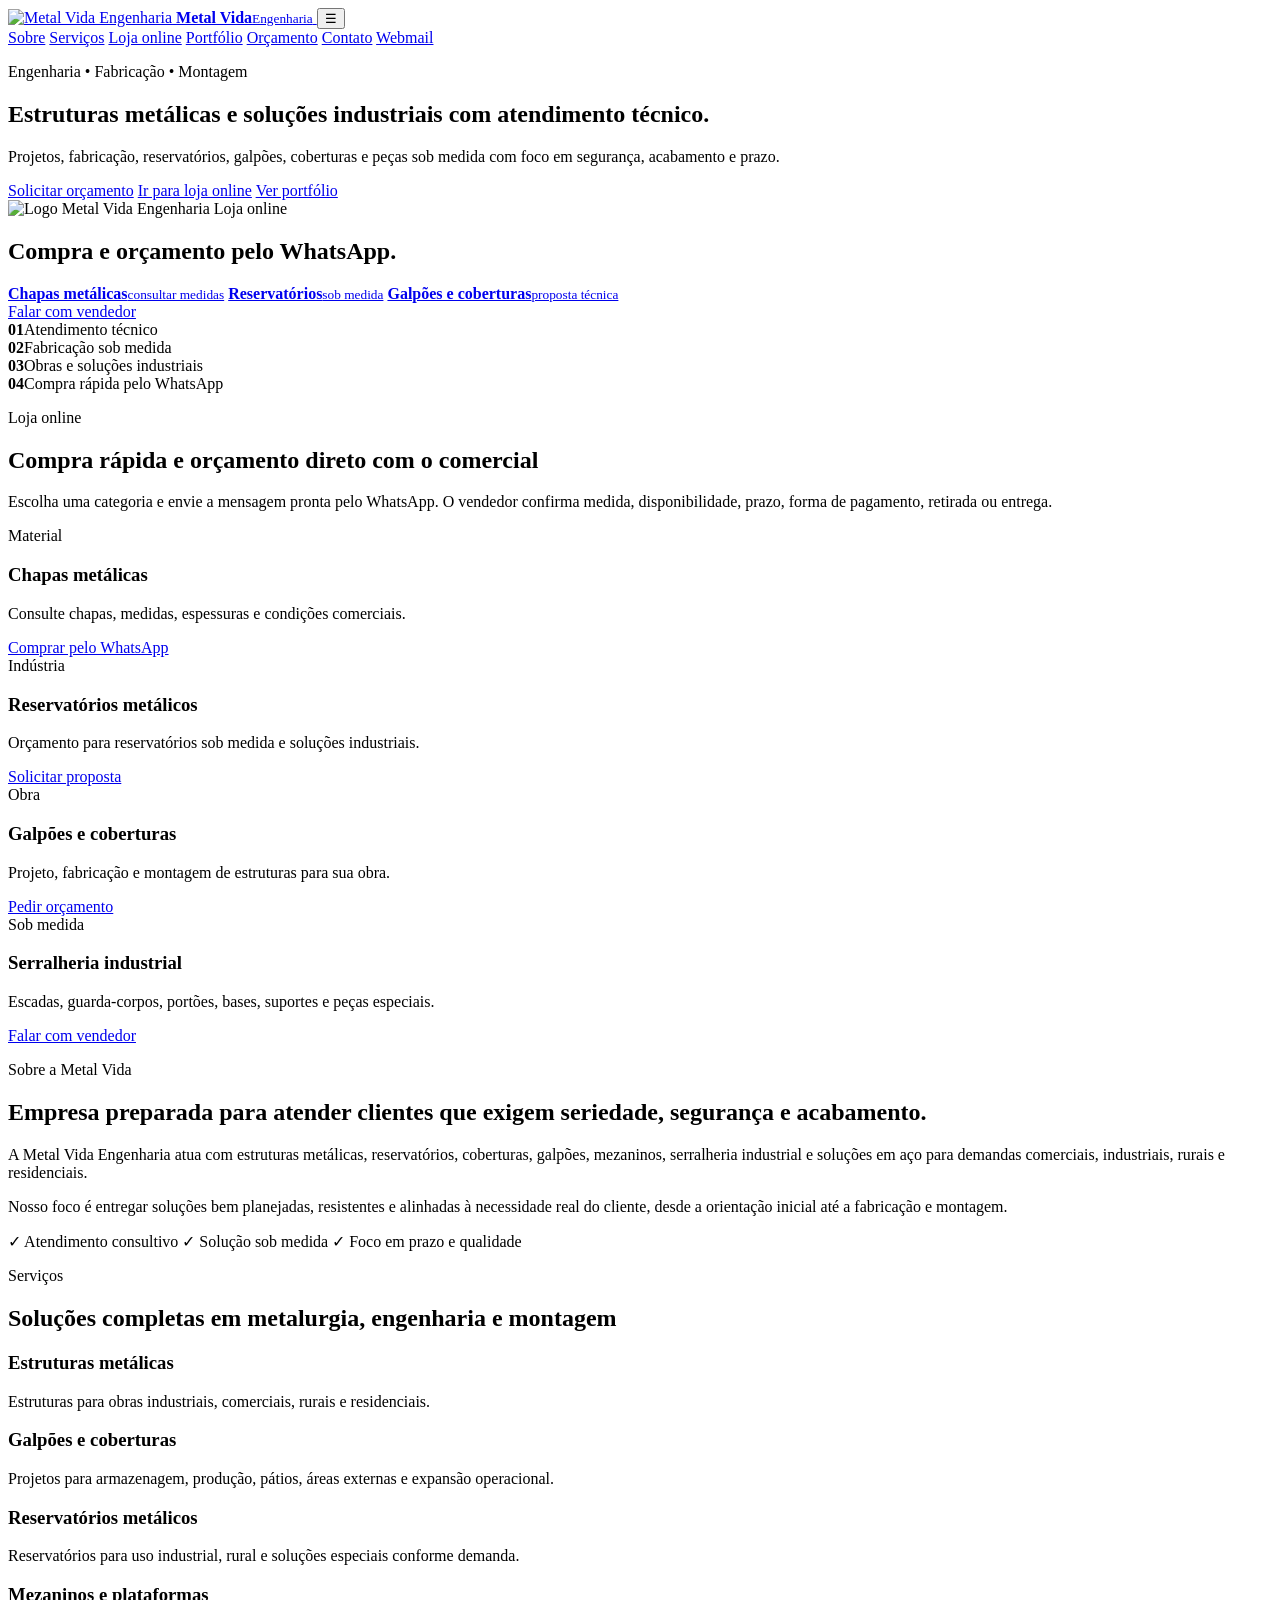
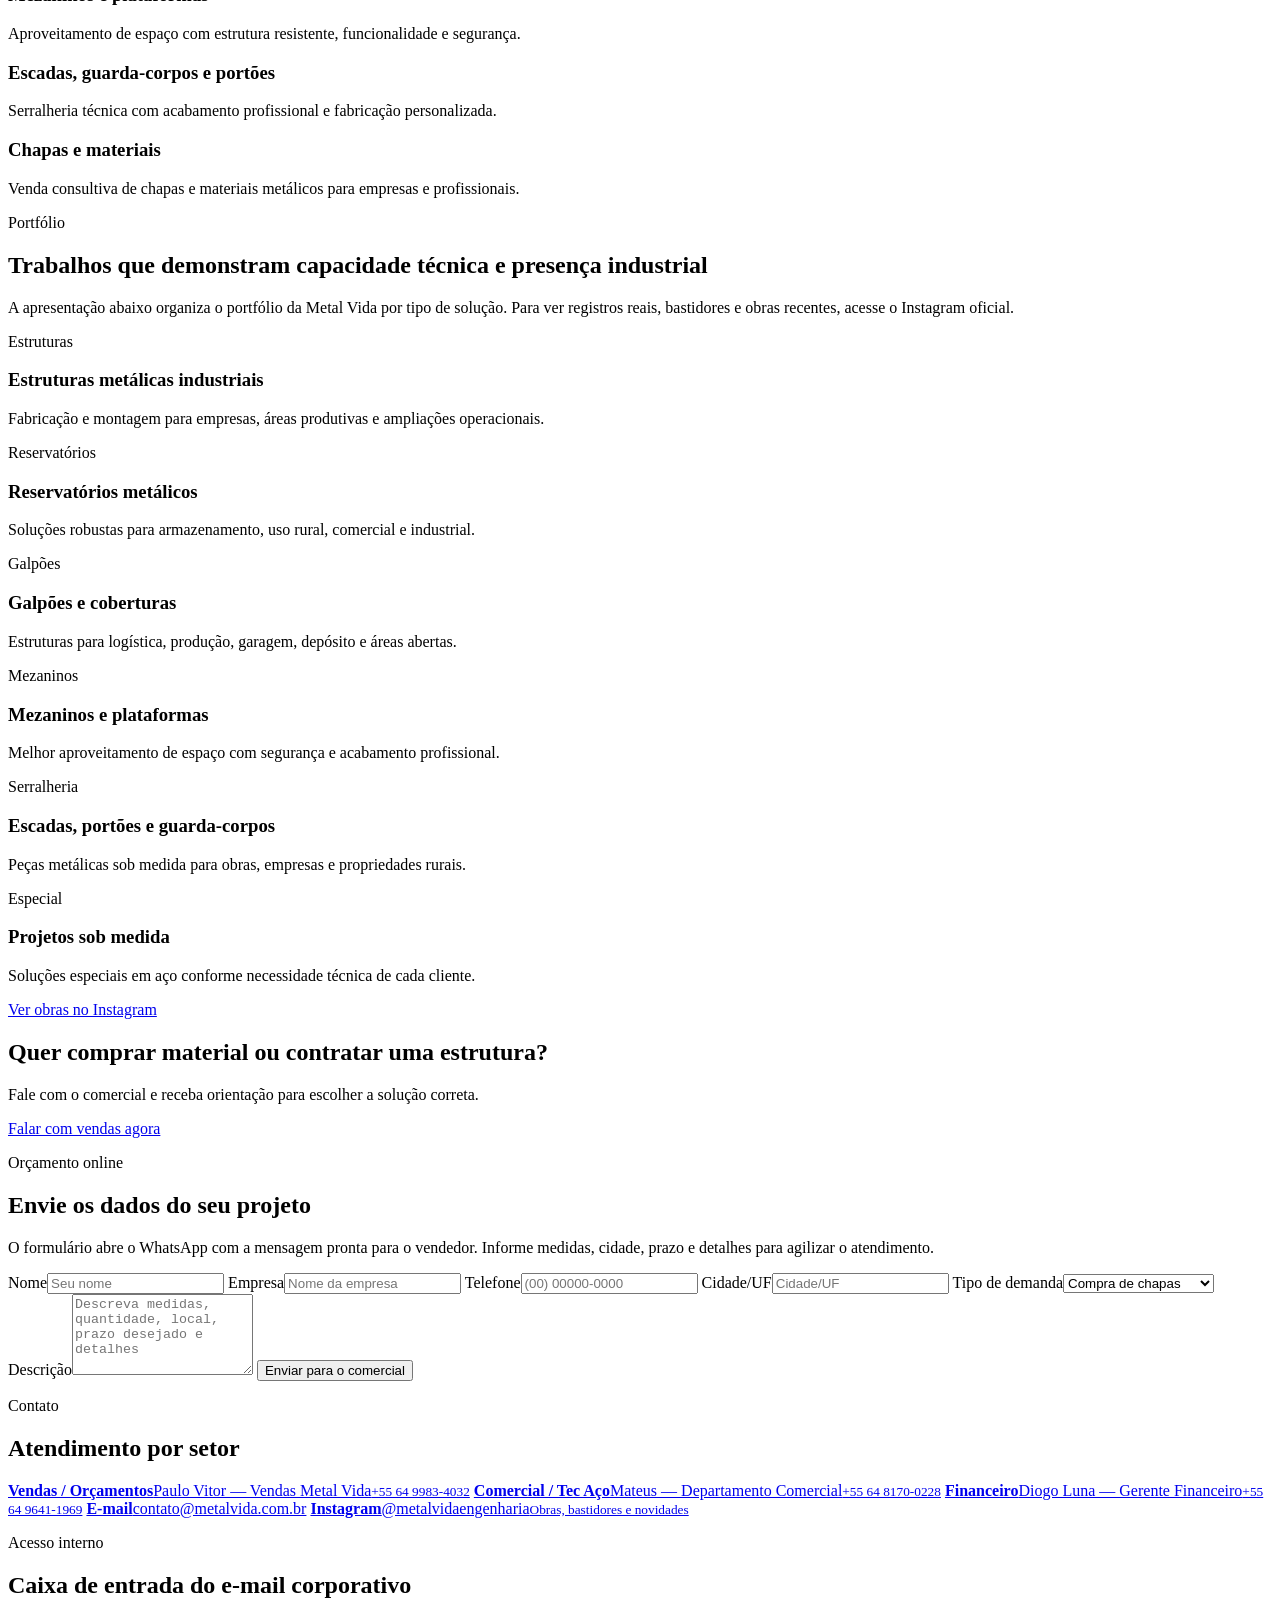
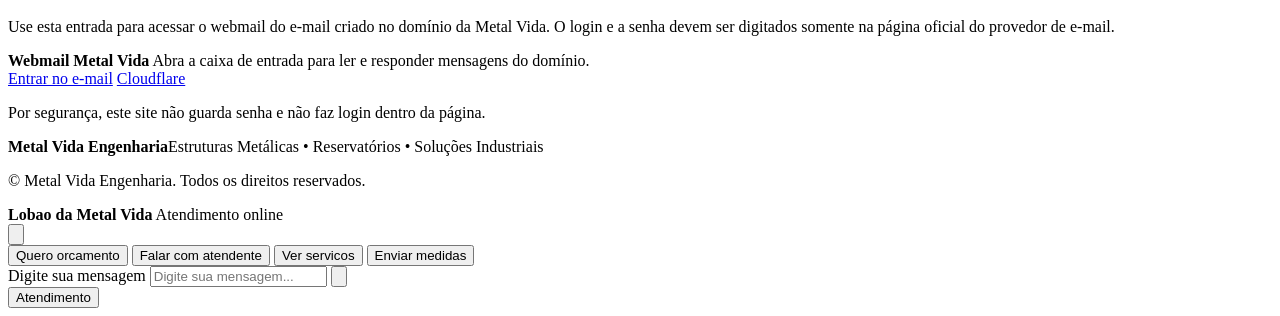
==== index.html @ 4bc47da9 "Add files via upload" ====
<!doctype html>
<html lang="pt-BR">
<head>
  <meta charset="utf-8" />
  <meta name="viewport" content="width=device-width, initial-scale=1" />
  <title>Metal Vida Engenharia | Estruturas Metálicas, Reservatórios e Compra Online</title>
  <meta name="description" content="Metal Vida Engenharia: estruturas metálicas, reservatórios, galpões, coberturas, chapas, mezaninos e soluções industriais sob medida. Solicite orçamento ou compre pelo WhatsApp." />
  <meta name="theme-color" content="#080808" />
  <link rel="canonical" href="https://www.metalvida.com.br/" />
  <meta property="og:title" content="Metal Vida Engenharia" />
  <meta property="og:description" content="Estruturas metálicas, reservatórios, soluções industriais e compra online pelo WhatsApp." />
  <meta property="og:url" content="https://www.metalvida.com.br/" />
  <meta property="og:type" content="website" />
  <meta property="og:image" content="https://www.metalvida.com.br/assets/logo-metalvida.png" />
  <link rel="icon" href="assets/favicon.svg" type="image/svg+xml" />
  <link rel="stylesheet" href="assets/styles.css" />
  <link rel="stylesheet" href="assets/lobao-chatbot.css" />
</head>
<body>
  <header class="topbar">
    <a class="brand" href="#inicio" aria-label="Metal Vida Engenharia">
      <img class="brand-logo" src="assets/logo-metalvida.png" alt="Metal Vida Engenharia" />
      <span class="brand-text"><strong>Metal Vida</strong><small>Engenharia</small></span>
    </a>
    <button class="menu-btn" aria-label="Abrir menu" aria-expanded="false">☰</button>
    <nav class="nav" aria-label="Menu principal">
      <a href="#sobre">Sobre</a>
      <a href="#servicos">Serviços</a>
      <a class="nav-store" href="#comprar">Loja online</a>
      <a href="#portfolio">Portfólio</a>
      <a href="#orcamento">Orçamento</a>
      <a href="#contato">Contato</a>
      <a class="nav-mail" href="#email">Webmail</a>
    </nav>
  </header>

  <main id="inicio">
    <section class="hero">
      <div class="hero-bg"></div>
      <div class="hero-content">
        <p class="eyebrow">Engenharia • Fabricação • Montagem</p>
        <h1>Estruturas metálicas e soluções industriais com atendimento técnico.</h1>
        <p class="lead">Projetos, fabricação, reservatórios, galpões, coberturas e peças sob medida com foco em segurança, acabamento e prazo.</p>
        <div class="actions">
          <a class="btn primary" data-whatsapp="paulo" href="#">Solicitar orçamento</a>
          <a class="btn secondary" href="#comprar">Ir para loja online</a>
          <a class="btn ghost" href="#portfolio">Ver portfólio</a>
        </div>
      </div>
      <aside class="hero-card shop-panel" aria-label="Loja online Metal Vida">
        <img src="assets/logo-metalvida.png" alt="Logo Metal Vida Engenharia" />
        <span>Loja online</span>
        <h2>Compra e orçamento pelo WhatsApp.</h2>
        <div class="mini-shop">
          <a data-buy="Chapas metálicas" href="#"><strong>Chapas metálicas</strong><small>consultar medidas</small></a>
          <a data-buy="Reservatórios metálicos" href="#"><strong>Reservatórios</strong><small>sob medida</small></a>
          <a data-buy="Galpões e coberturas" href="#"><strong>Galpões e coberturas</strong><small>proposta técnica</small></a>
        </div>
        <a class="btn primary" data-whatsapp="paulo" href="#">Falar com vendedor</a>
      </aside>
    </section>

    <section class="trust-bar" aria-label="Indicadores de confiança">
      <article><strong>01</strong><span>Atendimento técnico</span></article>
      <article><strong>02</strong><span>Fabricação sob medida</span></article>
      <article><strong>03</strong><span>Obras e soluções industriais</span></article>
      <article><strong>04</strong><span>Compra rápida pelo WhatsApp</span></article>
    </section>

    <section id="comprar" class="section shop">
      <p class="eyebrow">Loja online</p>
      <h2>Compra rápida e orçamento direto com o comercial</h2>
      <p class="section-intro">Escolha uma categoria e envie a mensagem pronta pelo WhatsApp. O vendedor confirma medida, disponibilidade, prazo, forma de pagamento, retirada ou entrega.</p>
      <div class="shop-grid">
        <article class="product-card">
          <span class="tag">Material</span>
          <h3>Chapas metálicas</h3>
          <p>Consulte chapas, medidas, espessuras e condições comerciais.</p>
          <a class="btn primary small" data-buy="Chapas metálicas" href="#">Comprar pelo WhatsApp</a>
        </article>
        <article class="product-card">
          <span class="tag">Indústria</span>
          <h3>Reservatórios metálicos</h3>
          <p>Orçamento para reservatórios sob medida e soluções industriais.</p>
          <a class="btn primary small" data-buy="Reservatórios metálicos" href="#">Solicitar proposta</a>
        </article>
        <article class="product-card">
          <span class="tag">Obra</span>
          <h3>Galpões e coberturas</h3>
          <p>Projeto, fabricação e montagem de estruturas para sua obra.</p>
          <a class="btn primary small" data-buy="Galpões e coberturas" href="#">Pedir orçamento</a>
        </article>
        <article class="product-card">
          <span class="tag">Sob medida</span>
          <h3>Serralheria industrial</h3>
          <p>Escadas, guarda-corpos, portões, bases, suportes e peças especiais.</p>
          <a class="btn primary small" data-buy="Serralheria industrial" href="#">Falar com vendedor</a>
        </article>
      </div>
    </section>

    <section id="sobre" class="section two-col">
      <div>
        <p class="eyebrow">Sobre a Metal Vida</p>
        <h2>Empresa preparada para atender clientes que exigem seriedade, segurança e acabamento.</h2>
      </div>
      <div>
        <p>A Metal Vida Engenharia atua com estruturas metálicas, reservatórios, coberturas, galpões, mezaninos, serralheria industrial e soluções em aço para demandas comerciais, industriais, rurais e residenciais.</p>
        <p>Nosso foco é entregar soluções bem planejadas, resistentes e alinhadas à necessidade real do cliente, desde a orientação inicial até a fabricação e montagem.</p>
        <div class="seal-row">
          <span>✓ Atendimento consultivo</span>
          <span>✓ Solução sob medida</span>
          <span>✓ Foco em prazo e qualidade</span>
        </div>
      </div>
    </section>

    <section id="servicos" class="section dark">
      <p class="eyebrow">Serviços</p>
      <h2>Soluções completas em metalurgia, engenharia e montagem</h2>
      <div class="grid cards">
        <article><h3>Estruturas metálicas</h3><p>Estruturas para obras industriais, comerciais, rurais e residenciais.</p></article>
        <article><h3>Galpões e coberturas</h3><p>Projetos para armazenagem, produção, pátios, áreas externas e expansão operacional.</p></article>
        <article><h3>Reservatórios metálicos</h3><p>Reservatórios para uso industrial, rural e soluções especiais conforme demanda.</p></article>
        <article><h3>Mezaninos e plataformas</h3><p>Aproveitamento de espaço com estrutura resistente, funcionalidade e segurança.</p></article>
        <article><h3>Escadas, guarda-corpos e portões</h3><p>Serralheria técnica com acabamento profissional e fabricação personalizada.</p></article>
        <article><h3>Chapas e materiais</h3><p>Venda consultiva de chapas e materiais metálicos para empresas e profissionais.</p></article>
      </div>
    </section>

    <section id="portfolio" class="section">
      <p class="eyebrow">Portfólio</p>
      <h2>Trabalhos que demonstram capacidade técnica e presença industrial</h2>
      <p class="section-intro">A apresentação abaixo organiza o portfólio da Metal Vida por tipo de solução. Para ver registros reais, bastidores e obras recentes, acesse o Instagram oficial.</p>
      <div class="portfolio">
        <article><div class="photo p1"><span>Estruturas</span></div><h3>Estruturas metálicas industriais</h3><p>Fabricação e montagem para empresas, áreas produtivas e ampliações operacionais.</p></article>
        <article><div class="photo p2"><span>Reservatórios</span></div><h3>Reservatórios metálicos</h3><p>Soluções robustas para armazenamento, uso rural, comercial e industrial.</p></article>
        <article><div class="photo p3"><span>Galpões</span></div><h3>Galpões e coberturas</h3><p>Estruturas para logística, produção, garagem, depósito e áreas abertas.</p></article>
        <article><div class="photo p4"><span>Mezaninos</span></div><h3>Mezaninos e plataformas</h3><p>Melhor aproveitamento de espaço com segurança e acabamento profissional.</p></article>
        <article><div class="photo p5"><span>Serralheria</span></div><h3>Escadas, portões e guarda-corpos</h3><p>Peças metálicas sob medida para obras, empresas e propriedades rurais.</p></article>
        <article><div class="photo p6"><span>Especial</span></div><h3>Projetos sob medida</h3><p>Soluções especiais em aço conforme necessidade técnica de cada cliente.</p></article>
      </div>
      <div class="portfolio-cta">
        <a class="btn primary" href="https://www.instagram.com/metalvidaengenharia" target="_blank" rel="noopener">Ver obras no Instagram</a>
      </div>
    </section>

    <section class="section cta">
      <h2>Quer comprar material ou contratar uma estrutura?</h2>
      <p>Fale com o comercial e receba orientação para escolher a solução correta.</p>
      <a class="btn primary" data-whatsapp="paulo" href="#">Falar com vendas agora</a>
    </section>

    <section id="orcamento" class="section two-col form-wrap">
      <div>
        <p class="eyebrow">Orçamento online</p>
        <h2>Envie os dados do seu projeto</h2>
        <p>O formulário abre o WhatsApp com a mensagem pronta para o vendedor. Informe medidas, cidade, prazo e detalhes para agilizar o atendimento.</p>
      </div>
      <form id="quoteForm" class="form">
        <label>Nome<input name="nome" required placeholder="Seu nome" /></label>
        <label>Empresa<input name="empresa" placeholder="Nome da empresa" /></label>
        <label>Telefone<input name="telefone" required placeholder="(00) 00000-0000" /></label>
        <label>Cidade/UF<input name="cidade" placeholder="Cidade/UF" /></label>
        <label>Tipo de demanda<select name="servico"><option>Compra de chapas</option><option>Galpão metálico</option><option>Reservatório metálico</option><option>Cobertura metálica</option><option>Mezanino</option><option>Escada/guarda-corpo</option><option>Serralheria industrial</option><option>Projeto sob medida</option></select></label>
        <label>Descrição<textarea name="descricao" rows="5" placeholder="Descreva medidas, quantidade, local, prazo desejado e detalhes"></textarea></label>
        <button class="btn primary" type="submit">Enviar para o comercial</button>
      </form>
    </section>

    <section id="contato" class="section contact">
      <p class="eyebrow">Contato</p>
      <h2>Atendimento por setor</h2>
      <div class="contact-grid">
        <a class="contact-card" data-whatsapp="paulo" href="#"><strong>Vendas / Orçamentos</strong><span>Paulo Vitor — Vendas Metal Vida</span><small>+55 64 9983-4032</small></a>
        <a class="contact-card" data-whatsapp="mateus" href="#"><strong>Comercial / Tec Aço</strong><span>Mateus — Departamento Comercial</span><small>+55 64 8170-0228</small></a>
        <a class="contact-card" data-whatsapp="financeiro" href="#"><strong>Financeiro</strong><span>Diogo Luna — Gerente Financeiro</span><small>+55 64 9641-1969</small></a>
        <a class="contact-card" href="mailto:contato@metalvida.com.br"><strong>E-mail</strong><span>contato@metalvida.com.br</span></a>
        <a class="contact-card" href="https://www.instagram.com/metalvidaengenharia" target="_blank" rel="noopener"><strong>Instagram</strong><span>@metalvidaengenharia</span><small>Obras, bastidores e novidades</small></a>
      </div>
    </section>

    <section id="email" class="section email-access">
      <div>
        <p class="eyebrow">Acesso interno</p>
        <h2>Caixa de entrada do e-mail corporativo</h2>
        <p class="section-intro">Use esta entrada para acessar o webmail do e-mail criado no domínio da Metal Vida. O login e a senha devem ser digitados somente na página oficial do provedor de e-mail.</p>
      </div>
      <div class="email-box">
        <div>
          <strong>Webmail Metal Vida</strong>
          <span>Abra a caixa de entrada para ler e responder mensagens do domínio.</span>
        </div>
        <div class="email-actions">
          <a class="btn primary" href="https://mail.yahoo.com/" target="_blank" rel="noopener">Entrar no e-mail</a>
          <a class="btn ghost" href="https://dash.cloudflare.com/" target="_blank" rel="noopener">Cloudflare</a>
        </div>
      </div>
      <p class="security-note">Por segurança, este site não guarda senha e não faz login dentro da página.</p>
    </section>
  </main>

  <footer>
    <div><strong>Metal Vida Engenharia</strong><span>Estruturas Metálicas • Reservatórios • Soluções Industriais</span></div>
    <p>© <span id="year"></span> Metal Vida Engenharia. Todos os direitos reservados.</p>
  </footer>

  <div id="lobao-chat-root">
    <section class="lobao-panel" id="lobaoChatPanel" aria-label="Chat do Lobao da Metal Vida" aria-hidden="true">
      <header class="lobao-header">
        <div class="lobao-avatar" data-lobao-avatar aria-hidden="true"></div>
        <div class="lobao-header-text">
          <strong>Lobao da Metal Vida</strong>
          <span><i class="lobao-status-dot" aria-hidden="true"></i> Atendimento online</span>
        </div>
        <button class="lobao-close" type="button" id="lobaoClose" aria-label="Fechar atendimento">
          <svg viewBox="0 0 24 24" aria-hidden="true"><path d="M18 6 6 18"></path><path d="m6 6 12 12"></path></svg>
        </button>
      </header>

      <div class="lobao-messages" id="lobaoMessages" aria-live="polite"></div>

      <div class="lobao-quick-replies" aria-label="Sugestoes rapidas">
        <button class="lobao-chip" type="button" data-lobao-quick="Quero orcamento">Quero orcamento</button>
        <button class="lobao-chip" type="button" data-lobao-quick="Falar com atendente">Falar com atendente</button>
        <button class="lobao-chip" type="button" data-lobao-quick="Ver servicos">Ver servicos</button>
        <button class="lobao-chip" type="button" data-lobao-quick="Enviar medidas">Enviar medidas</button>
      </div>

      <form class="lobao-form" id="lobaoForm">
        <label class="lobao-sr-only" for="lobaoInput">Digite sua mensagem</label>
        <input class="lobao-input" id="lobaoInput" type="text" autocomplete="off" placeholder="Digite sua mensagem..." />
        <button class="lobao-send" type="submit" aria-label="Enviar mensagem">
          <svg viewBox="0 0 24 24" aria-hidden="true"><path d="m22 2-7 20-4-9-9-4Z"></path><path d="M22 2 11 13"></path></svg>
        </button>
      </form>
    </section>

    <button class="lobao-launcher" type="button" id="lobaoLauncher" aria-label="Abrir atendimento do Lobao" aria-expanded="false" aria-controls="lobaoChatPanel">
      <span class="lobao-avatar" data-lobao-avatar aria-hidden="true"></span>
      <span class="lobao-launcher-label">Atendimento</span>
    </button>
  </div>
  <script src="assets/script.js"></script>
  <script src="assets/lobao-chatbot.js"></script>
</body>
</html>
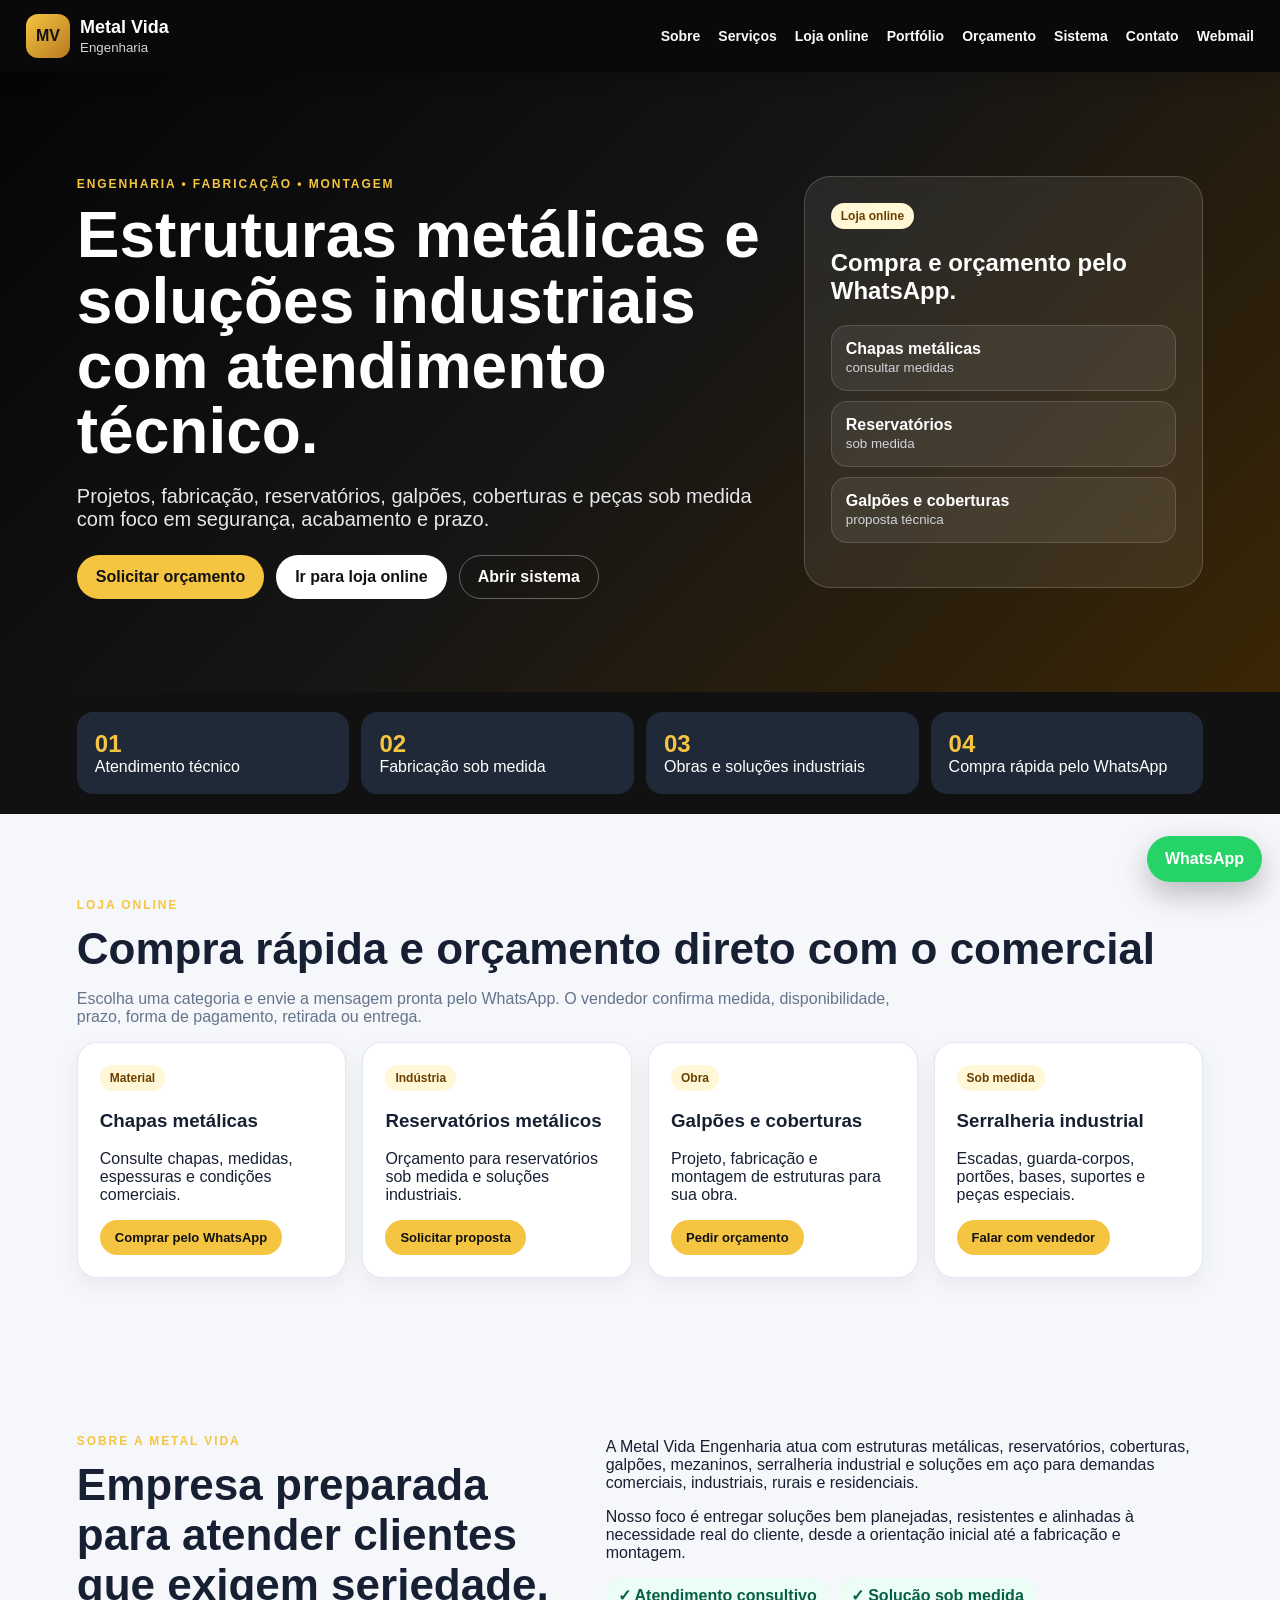
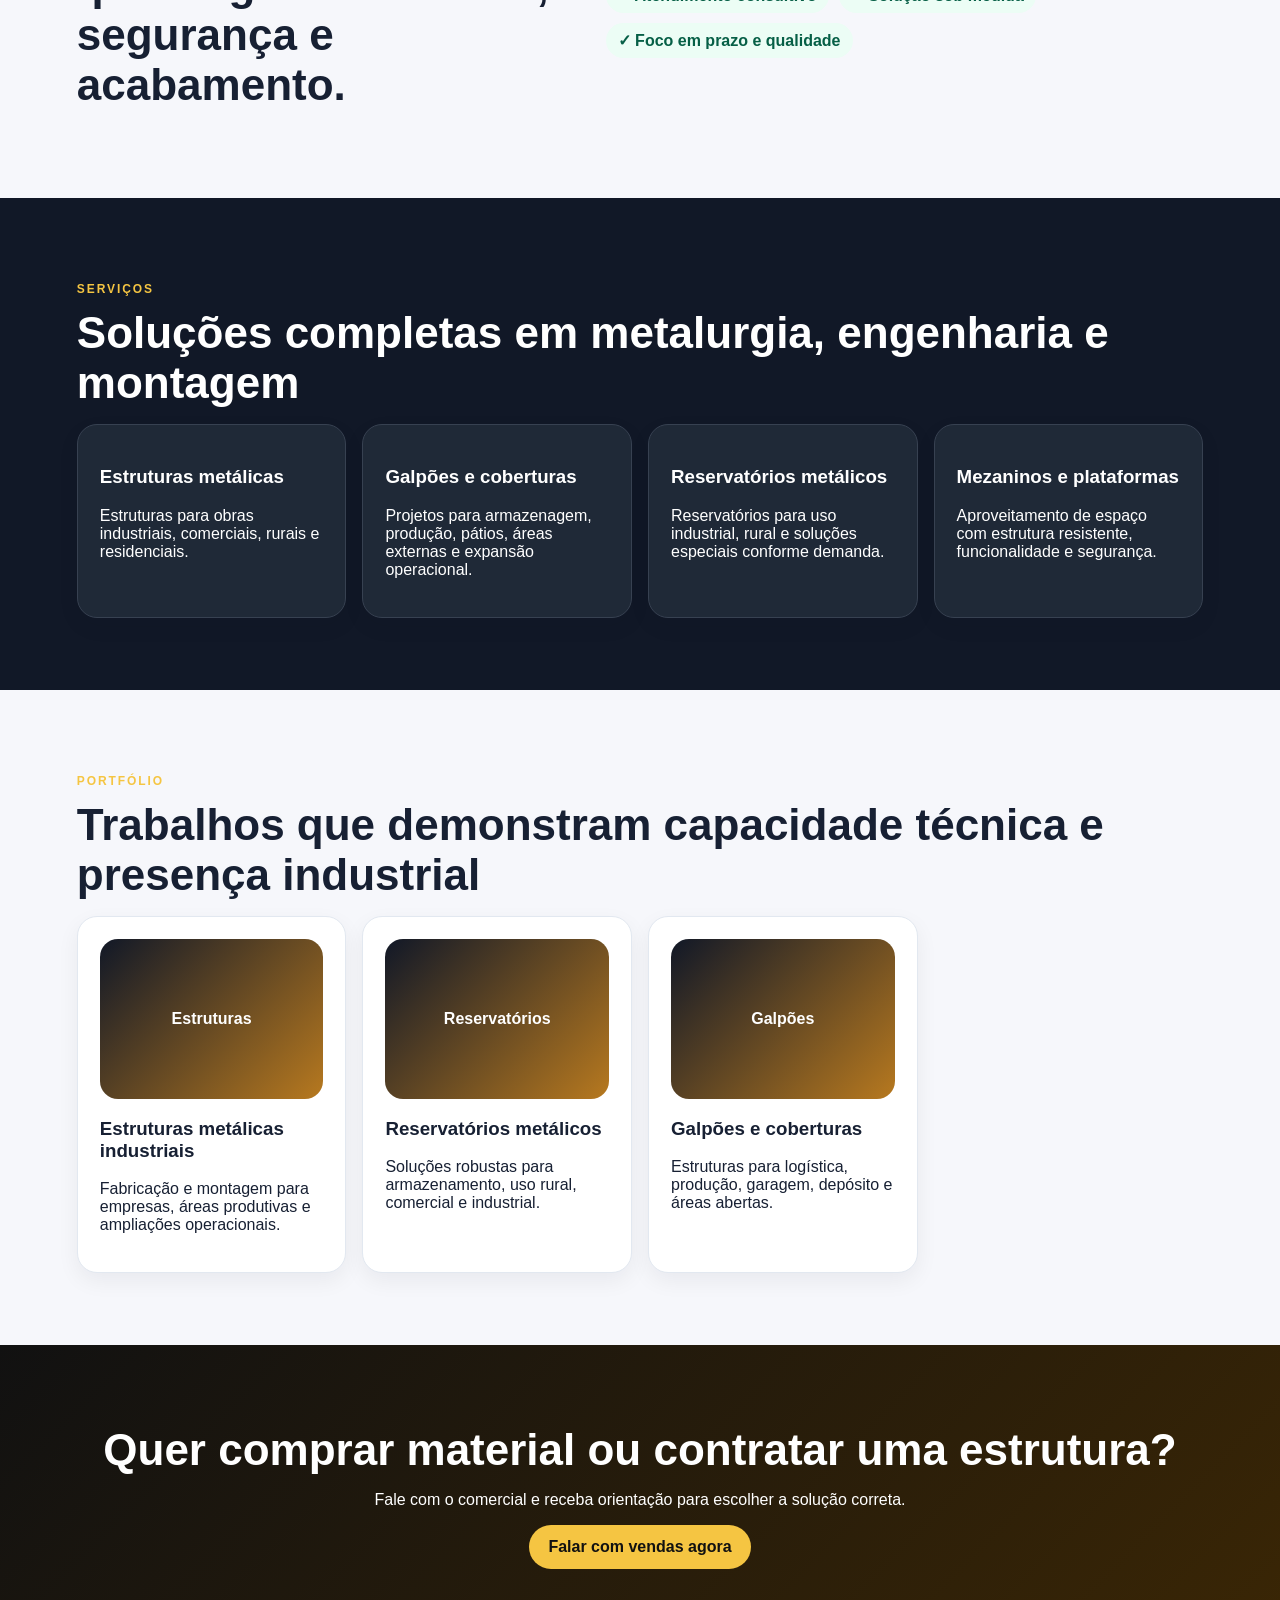
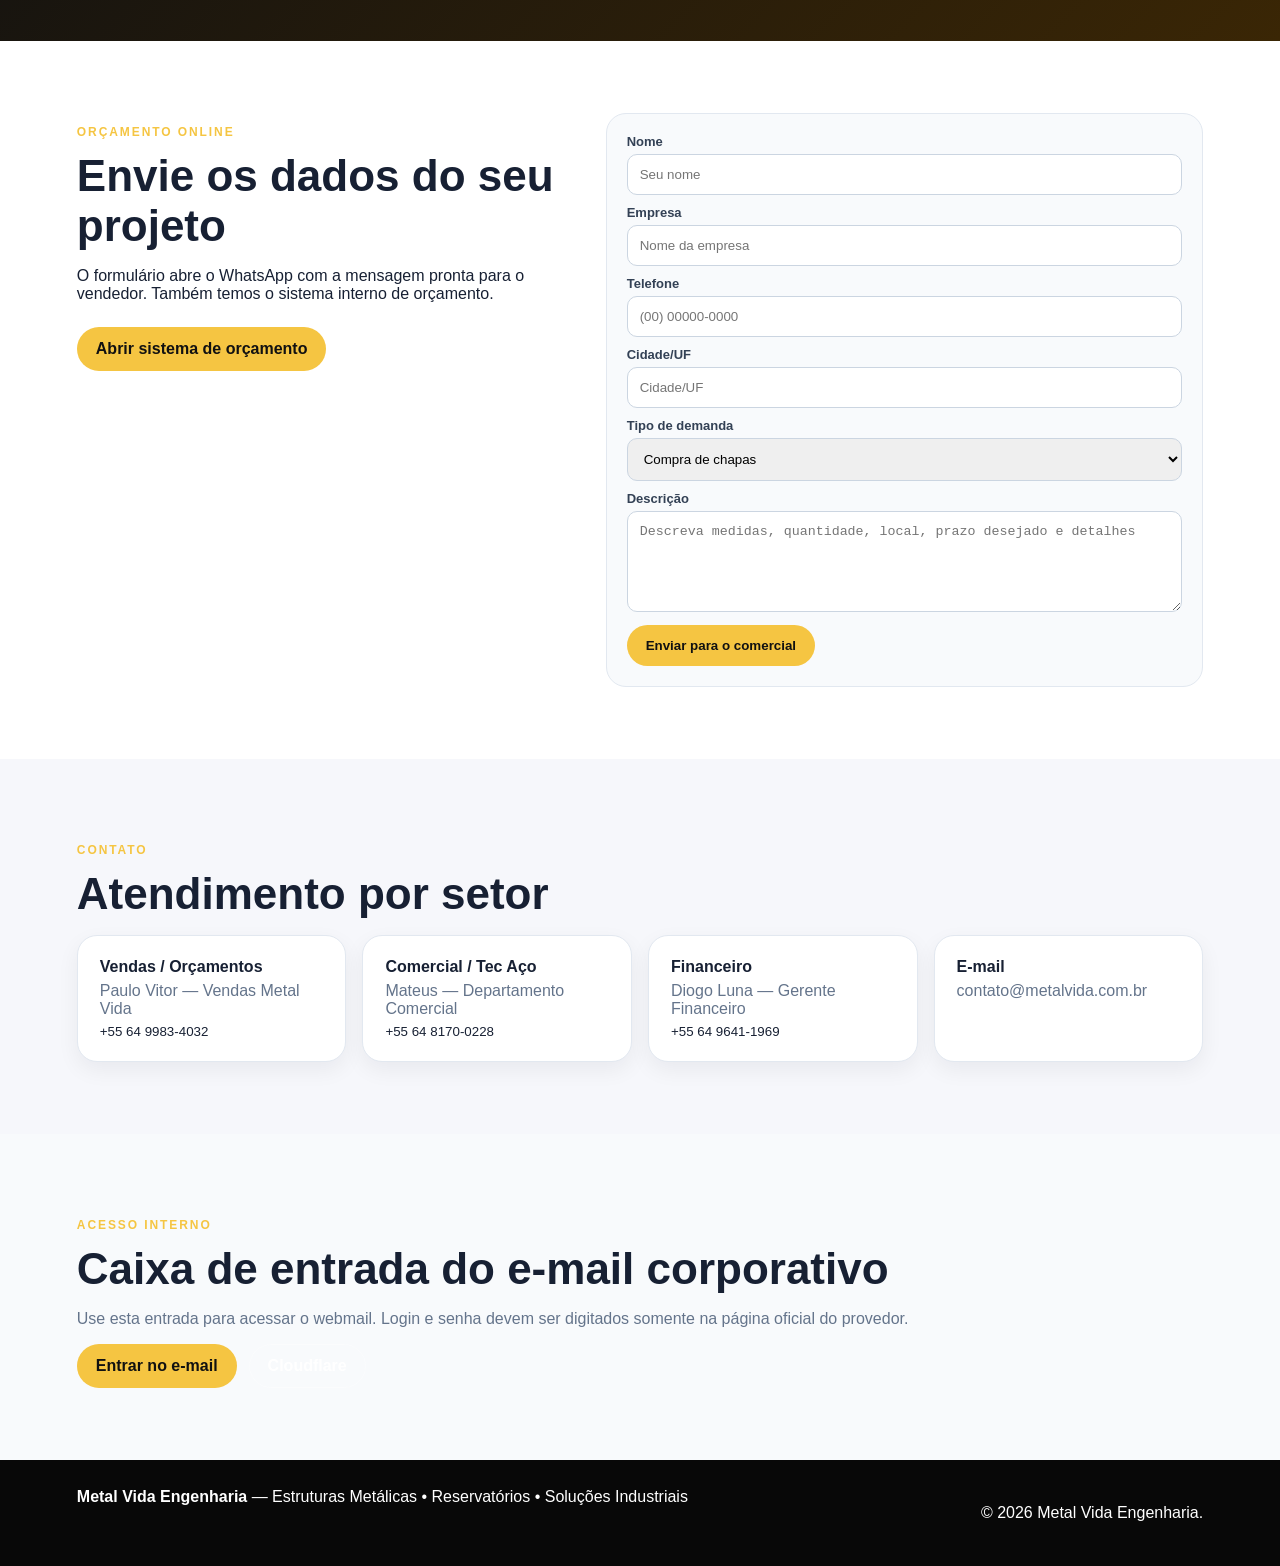
==== commit a0f27e29: "Corrige site principal Metal Vida com CSS embutido" ====
--- a/index.html
+++ b/index.html
@@ -1,247 +1,30 @@
 <!doctype html>
 <html lang="pt-BR">
 <head>
-  <meta charset="utf-8" />
-  <meta name="viewport" content="width=device-width, initial-scale=1" />
-  <title>Metal Vida Engenharia | Estruturas Metálicas, Reservatórios e Compra Online</title>
-  <meta name="description" content="Metal Vida Engenharia: estruturas metálicas, reservatórios, galpões, coberturas, chapas, mezaninos e soluções industriais sob medida. Solicite orçamento ou compre pelo WhatsApp." />
-  <meta name="theme-color" content="#080808" />
-  <link rel="canonical" href="https://www.metalvida.com.br/" />
-  <meta property="og:title" content="Metal Vida Engenharia" />
-  <meta property="og:description" content="Estruturas metálicas, reservatórios, soluções industriais e compra online pelo WhatsApp." />
-  <meta property="og:url" content="https://www.metalvida.com.br/" />
-  <meta property="og:type" content="website" />
-  <meta property="og:image" content="https://www.metalvida.com.br/assets/logo-metalvida.png" />
-  <link rel="icon" href="assets/favicon.svg" type="image/svg+xml" />
-  <link rel="stylesheet" href="assets/styles.css" />
-  <link rel="stylesheet" href="assets/lobao-chatbot.css" />
+<meta charset="utf-8">
+<meta name="viewport" content="width=device-width,initial-scale=1">
+<title>Metal Vida Engenharia | Estruturas Metálicas e Reservatórios</title>
+<meta name="description" content="Metal Vida Engenharia: estruturas metálicas, reservatórios, galpões, coberturas, chapas, mezaninos e soluções industriais sob medida.">
+<style>
+:root{--bg:#080808;--ink:#f8fafc;--muted:#cbd5e1;--brand:#f5c542;--brand2:#b7791f;--dark:#111827;--card:#ffffff;--text:#172033;--line:#e2e8f0}*{box-sizing:border-box}html{scroll-behavior:smooth}body{margin:0;font-family:Arial,Helvetica,sans-serif;background:#f6f7fb;color:var(--text)}a{color:inherit;text-decoration:none}.topbar{position:sticky;top:0;z-index:20;background:#090909;color:white;display:flex;align-items:center;justify-content:space-between;padding:14px 26px;box-shadow:0 4px 20px rgba(0,0,0,.18)}.brand{display:flex;gap:10px;align-items:center}.brand-logo{width:44px;height:44px;border-radius:12px;background:linear-gradient(135deg,var(--brand),var(--brand2));color:#111;font-weight:900;display:grid;place-items:center}.brand-text strong{display:block;font-size:18px}.brand-text small{color:#d1d5db}.nav{display:flex;gap:18px;align-items:center}.nav a{font-weight:700;font-size:14px;color:#f8fafc}.nav a:hover{color:var(--brand)}.menu-btn{display:none;background:transparent;color:white;border:1px solid #444;border-radius:8px;padding:8px}.hero{min-height:620px;background:linear-gradient(135deg,#050505 0%,#151515 48%,#3a2605 100%);color:white;display:grid;grid-template-columns:1.4fr .8fr;gap:28px;align-items:center;padding:80px 6vw}.eyebrow{color:var(--brand);text-transform:uppercase;font-size:12px;letter-spacing:.16em;font-weight:800}.hero h1{font-size:clamp(34px,5vw,64px);line-height:1.02;margin:12px 0}.lead{font-size:20px;color:#e5e7eb;max-width:760px}.actions{display:flex;flex-wrap:wrap;gap:12px;margin-top:24px}.btn{display:inline-flex;align-items:center;justify-content:center;border-radius:999px;padding:12px 18px;font-weight:800;border:1px solid transparent;cursor:pointer}.btn.primary{background:var(--brand);color:#111}.btn.secondary{background:white;color:#111}.btn.ghost{border-color:#ffffff55;color:white}.btn.small{padding:9px 14px;font-size:13px}.hero-card{background:rgba(255,255,255,.08);border:1px solid rgba(255,255,255,.18);border-radius:26px;padding:26px;backdrop-filter:blur(8px)}.badge,.tag{display:inline-block;background:#fff7d6;color:#6b3f00;border-radius:999px;padding:6px 10px;font-weight:900;font-size:12px}.mini-shop{display:grid;gap:10px;margin:18px 0}.mini-shop a{background:#ffffff12;border:1px solid #ffffff25;border-radius:16px;padding:14px}.mini-shop strong{display:block}.mini-shop small{color:#d1d5db}.section{padding:72px 6vw}.section h2{font-size:clamp(28px,4vw,44px);margin:8px 0 16px}.section-intro{color:#64748b;max-width:850px}.trust-bar{display:grid;grid-template-columns:repeat(4,1fr);gap:12px;padding:20px 6vw;background:#111;color:white}.trust-bar article{background:#1f2937;border-radius:16px;padding:18px}.trust-bar strong{color:var(--brand);font-size:24px;display:block}.shop-grid,.grid.cards,.portfolio,.contact-grid{display:grid;grid-template-columns:repeat(4,1fr);gap:16px}.product-card,.cards article,.portfolio article,.contact-card{background:white;border:1px solid var(--line);border-radius:20px;padding:22px;box-shadow:0 8px 22px rgba(15,23,42,.06)}.dark{background:#111827;color:white}.dark .cards article{background:#1f2937;border-color:#374151}.two-col{display:grid;grid-template-columns:.9fr 1.1fr;gap:40px}.seal-row{display:flex;flex-wrap:wrap;gap:10px;margin-top:16px}.seal-row span{background:#ecfdf5;color:#065f46;border-radius:999px;padding:8px 12px;font-weight:700}.photo{height:160px;border-radius:18px;background:linear-gradient(135deg,#111827,#b7791f);color:white;display:grid;place-items:center;font-weight:900;margin-bottom:12px}.cta{background:linear-gradient(135deg,#111,#3a2605);color:white;text-align:center}.form-wrap{background:#fff}.form{background:#f8fafc;border:1px solid var(--line);border-radius:20px;padding:20px}.form label{font-size:13px;font-weight:800;color:#334155;display:block;margin-bottom:10px}.form input,.form select,.form textarea{width:100%;padding:12px;border:1px solid #cbd5e1;border-radius:10px;margin-top:5px}.contact-card strong,.contact-card span,.contact-card small{display:block}.contact-card span{color:#64748b;margin:6px 0}.email-access{background:#f8fafc}.email-actions{display:flex;gap:12px;flex-wrap:wrap}footer{background:#080808;color:white;padding:28px 6vw;display:flex;justify-content:space-between;gap:16px;flex-wrap:wrap}.whatsapp-float{position:fixed;right:18px;bottom:18px;background:#25d366;color:white;border-radius:999px;padding:14px 18px;font-weight:900;box-shadow:0 12px 30px rgba(0,0,0,.25);z-index:30}@media(max-width:900px){.menu-btn{display:block}.nav{display:none;position:absolute;top:72px;left:0;right:0;background:#090909;flex-direction:column;align-items:flex-start;padding:18px 26px}.nav.open{display:flex}.hero,.two-col{grid-template-columns:1fr}.trust-bar,.shop-grid,.grid.cards,.portfolio,.contact-grid{grid-template-columns:1fr}.section{padding:48px 18px}.hero{padding:60px 18px}.topbar{padding:12px 16px}}
+</style>
 </head>
 <body>
-  <header class="topbar">
-    <a class="brand" href="#inicio" aria-label="Metal Vida Engenharia">
-      <img class="brand-logo" src="assets/logo-metalvida.png" alt="Metal Vida Engenharia" />
-      <span class="brand-text"><strong>Metal Vida</strong><small>Engenharia</small></span>
-    </a>
-    <button class="menu-btn" aria-label="Abrir menu" aria-expanded="false">☰</button>
-    <nav class="nav" aria-label="Menu principal">
-      <a href="#sobre">Sobre</a>
-      <a href="#servicos">Serviços</a>
-      <a class="nav-store" href="#comprar">Loja online</a>
-      <a href="#portfolio">Portfólio</a>
-      <a href="#orcamento">Orçamento</a>
-      <a href="#contato">Contato</a>
-      <a class="nav-mail" href="#email">Webmail</a>
-    </nav>
-  </header>
-
-  <main id="inicio">
-    <section class="hero">
-      <div class="hero-bg"></div>
-      <div class="hero-content">
-        <p class="eyebrow">Engenharia • Fabricação • Montagem</p>
-        <h1>Estruturas metálicas e soluções industriais com atendimento técnico.</h1>
-        <p class="lead">Projetos, fabricação, reservatórios, galpões, coberturas e peças sob medida com foco em segurança, acabamento e prazo.</p>
-        <div class="actions">
-          <a class="btn primary" data-whatsapp="paulo" href="#">Solicitar orçamento</a>
-          <a class="btn secondary" href="#comprar">Ir para loja online</a>
-          <a class="btn ghost" href="#portfolio">Ver portfólio</a>
-        </div>
-      </div>
-      <aside class="hero-card shop-panel" aria-label="Loja online Metal Vida">
-        <img src="assets/logo-metalvida.png" alt="Logo Metal Vida Engenharia" />
-        <span>Loja online</span>
-        <h2>Compra e orçamento pelo WhatsApp.</h2>
-        <div class="mini-shop">
-          <a data-buy="Chapas metálicas" href="#"><strong>Chapas metálicas</strong><small>consultar medidas</small></a>
-          <a data-buy="Reservatórios metálicos" href="#"><strong>Reservatórios</strong><small>sob medida</small></a>
-          <a data-buy="Galpões e coberturas" href="#"><strong>Galpões e coberturas</strong><small>proposta técnica</small></a>
-        </div>
-        <a class="btn primary" data-whatsapp="paulo" href="#">Falar com vendedor</a>
-      </aside>
-    </section>
-
-    <section class="trust-bar" aria-label="Indicadores de confiança">
-      <article><strong>01</strong><span>Atendimento técnico</span></article>
-      <article><strong>02</strong><span>Fabricação sob medida</span></article>
-      <article><strong>03</strong><span>Obras e soluções industriais</span></article>
-      <article><strong>04</strong><span>Compra rápida pelo WhatsApp</span></article>
-    </section>
-
-    <section id="comprar" class="section shop">
-      <p class="eyebrow">Loja online</p>
-      <h2>Compra rápida e orçamento direto com o comercial</h2>
-      <p class="section-intro">Escolha uma categoria e envie a mensagem pronta pelo WhatsApp. O vendedor confirma medida, disponibilidade, prazo, forma de pagamento, retirada ou entrega.</p>
-      <div class="shop-grid">
-        <article class="product-card">
-          <span class="tag">Material</span>
-          <h3>Chapas metálicas</h3>
-          <p>Consulte chapas, medidas, espessuras e condições comerciais.</p>
-          <a class="btn primary small" data-buy="Chapas metálicas" href="#">Comprar pelo WhatsApp</a>
-        </article>
-        <article class="product-card">
-          <span class="tag">Indústria</span>
-          <h3>Reservatórios metálicos</h3>
-          <p>Orçamento para reservatórios sob medida e soluções industriais.</p>
-          <a class="btn primary small" data-buy="Reservatórios metálicos" href="#">Solicitar proposta</a>
-        </article>
-        <article class="product-card">
-          <span class="tag">Obra</span>
-          <h3>Galpões e coberturas</h3>
-          <p>Projeto, fabricação e montagem de estruturas para sua obra.</p>
-          <a class="btn primary small" data-buy="Galpões e coberturas" href="#">Pedir orçamento</a>
-        </article>
-        <article class="product-card">
-          <span class="tag">Sob medida</span>
-          <h3>Serralheria industrial</h3>
-          <p>Escadas, guarda-corpos, portões, bases, suportes e peças especiais.</p>
-          <a class="btn primary small" data-buy="Serralheria industrial" href="#">Falar com vendedor</a>
-        </article>
-      </div>
-    </section>
-
-    <section id="sobre" class="section two-col">
-      <div>
-        <p class="eyebrow">Sobre a Metal Vida</p>
-        <h2>Empresa preparada para atender clientes que exigem seriedade, segurança e acabamento.</h2>
-      </div>
-      <div>
-        <p>A Metal Vida Engenharia atua com estruturas metálicas, reservatórios, coberturas, galpões, mezaninos, serralheria industrial e soluções em aço para demandas comerciais, industriais, rurais e residenciais.</p>
-        <p>Nosso foco é entregar soluções bem planejadas, resistentes e alinhadas à necessidade real do cliente, desde a orientação inicial até a fabricação e montagem.</p>
-        <div class="seal-row">
-          <span>✓ Atendimento consultivo</span>
-          <span>✓ Solução sob medida</span>
-          <span>✓ Foco em prazo e qualidade</span>
-        </div>
-      </div>
-    </section>
-
-    <section id="servicos" class="section dark">
-      <p class="eyebrow">Serviços</p>
-      <h2>Soluções completas em metalurgia, engenharia e montagem</h2>
-      <div class="grid cards">
-        <article><h3>Estruturas metálicas</h3><p>Estruturas para obras industriais, comerciais, rurais e residenciais.</p></article>
-        <article><h3>Galpões e coberturas</h3><p>Projetos para armazenagem, produção, pátios, áreas externas e expansão operacional.</p></article>
-        <article><h3>Reservatórios metálicos</h3><p>Reservatórios para uso industrial, rural e soluções especiais conforme demanda.</p></article>
-        <article><h3>Mezaninos e plataformas</h3><p>Aproveitamento de espaço com estrutura resistente, funcionalidade e segurança.</p></article>
-        <article><h3>Escadas, guarda-corpos e portões</h3><p>Serralheria técnica com acabamento profissional e fabricação personalizada.</p></article>
-        <article><h3>Chapas e materiais</h3><p>Venda consultiva de chapas e materiais metálicos para empresas e profissionais.</p></article>
-      </div>
-    </section>
-
-    <section id="portfolio" class="section">
-      <p class="eyebrow">Portfólio</p>
-      <h2>Trabalhos que demonstram capacidade técnica e presença industrial</h2>
-      <p class="section-intro">A apresentação abaixo organiza o portfólio da Metal Vida por tipo de solução. Para ver registros reais, bastidores e obras recentes, acesse o Instagram oficial.</p>
-      <div class="portfolio">
-        <article><div class="photo p1"><span>Estruturas</span></div><h3>Estruturas metálicas industriais</h3><p>Fabricação e montagem para empresas, áreas produtivas e ampliações operacionais.</p></article>
-        <article><div class="photo p2"><span>Reservatórios</span></div><h3>Reservatórios metálicos</h3><p>Soluções robustas para armazenamento, uso rural, comercial e industrial.</p></article>
-        <article><div class="photo p3"><span>Galpões</span></div><h3>Galpões e coberturas</h3><p>Estruturas para logística, produção, garagem, depósito e áreas abertas.</p></article>
-        <article><div class="photo p4"><span>Mezaninos</span></div><h3>Mezaninos e plataformas</h3><p>Melhor aproveitamento de espaço com segurança e acabamento profissional.</p></article>
-        <article><div class="photo p5"><span>Serralheria</span></div><h3>Escadas, portões e guarda-corpos</h3><p>Peças metálicas sob medida para obras, empresas e propriedades rurais.</p></article>
-        <article><div class="photo p6"><span>Especial</span></div><h3>Projetos sob medida</h3><p>Soluções especiais em aço conforme necessidade técnica de cada cliente.</p></article>
-      </div>
-      <div class="portfolio-cta">
-        <a class="btn primary" href="https://www.instagram.com/metalvidaengenharia" target="_blank" rel="noopener">Ver obras no Instagram</a>
-      </div>
-    </section>
-
-    <section class="section cta">
-      <h2>Quer comprar material ou contratar uma estrutura?</h2>
-      <p>Fale com o comercial e receba orientação para escolher a solução correta.</p>
-      <a class="btn primary" data-whatsapp="paulo" href="#">Falar com vendas agora</a>
-    </section>
-
-    <section id="orcamento" class="section two-col form-wrap">
-      <div>
-        <p class="eyebrow">Orçamento online</p>
-        <h2>Envie os dados do seu projeto</h2>
-        <p>O formulário abre o WhatsApp com a mensagem pronta para o vendedor. Informe medidas, cidade, prazo e detalhes para agilizar o atendimento.</p>
-      </div>
-      <form id="quoteForm" class="form">
-        <label>Nome<input name="nome" required placeholder="Seu nome" /></label>
-        <label>Empresa<input name="empresa" placeholder="Nome da empresa" /></label>
-        <label>Telefone<input name="telefone" required placeholder="(00) 00000-0000" /></label>
-        <label>Cidade/UF<input name="cidade" placeholder="Cidade/UF" /></label>
-        <label>Tipo de demanda<select name="servico"><option>Compra de chapas</option><option>Galpão metálico</option><option>Reservatório metálico</option><option>Cobertura metálica</option><option>Mezanino</option><option>Escada/guarda-corpo</option><option>Serralheria industrial</option><option>Projeto sob medida</option></select></label>
-        <label>Descrição<textarea name="descricao" rows="5" placeholder="Descreva medidas, quantidade, local, prazo desejado e detalhes"></textarea></label>
-        <button class="btn primary" type="submit">Enviar para o comercial</button>
-      </form>
-    </section>
-
-    <section id="contato" class="section contact">
-      <p class="eyebrow">Contato</p>
-      <h2>Atendimento por setor</h2>
-      <div class="contact-grid">
-        <a class="contact-card" data-whatsapp="paulo" href="#"><strong>Vendas / Orçamentos</strong><span>Paulo Vitor — Vendas Metal Vida</span><small>+55 64 9983-4032</small></a>
-        <a class="contact-card" data-whatsapp="mateus" href="#"><strong>Comercial / Tec Aço</strong><span>Mateus — Departamento Comercial</span><small>+55 64 8170-0228</small></a>
-        <a class="contact-card" data-whatsapp="financeiro" href="#"><strong>Financeiro</strong><span>Diogo Luna — Gerente Financeiro</span><small>+55 64 9641-1969</small></a>
-        <a class="contact-card" href="mailto:contato@metalvida.com.br"><strong>E-mail</strong><span>contato@metalvida.com.br</span></a>
-        <a class="contact-card" href="https://www.instagram.com/metalvidaengenharia" target="_blank" rel="noopener"><strong>Instagram</strong><span>@metalvidaengenharia</span><small>Obras, bastidores e novidades</small></a>
-      </div>
-    </section>
-
-    <section id="email" class="section email-access">
-      <div>
-        <p class="eyebrow">Acesso interno</p>
-        <h2>Caixa de entrada do e-mail corporativo</h2>
-        <p class="section-intro">Use esta entrada para acessar o webmail do e-mail criado no domínio da Metal Vida. O login e a senha devem ser digitados somente na página oficial do provedor de e-mail.</p>
-      </div>
-      <div class="email-box">
-        <div>
-          <strong>Webmail Metal Vida</strong>
-          <span>Abra a caixa de entrada para ler e responder mensagens do domínio.</span>
-        </div>
-        <div class="email-actions">
-          <a class="btn primary" href="https://mail.yahoo.com/" target="_blank" rel="noopener">Entrar no e-mail</a>
-          <a class="btn ghost" href="https://dash.cloudflare.com/" target="_blank" rel="noopener">Cloudflare</a>
-        </div>
-      </div>
-      <p class="security-note">Por segurança, este site não guarda senha e não faz login dentro da página.</p>
-    </section>
-  </main>
-
-  <footer>
-    <div><strong>Metal Vida Engenharia</strong><span>Estruturas Metálicas • Reservatórios • Soluções Industriais</span></div>
-    <p>© <span id="year"></span> Metal Vida Engenharia. Todos os direitos reservados.</p>
-  </footer>
-
-  <div id="lobao-chat-root">
-    <section class="lobao-panel" id="lobaoChatPanel" aria-label="Chat do Lobao da Metal Vida" aria-hidden="true">
-      <header class="lobao-header">
-        <div class="lobao-avatar" data-lobao-avatar aria-hidden="true"></div>
-        <div class="lobao-header-text">
-          <strong>Lobao da Metal Vida</strong>
-          <span><i class="lobao-status-dot" aria-hidden="true"></i> Atendimento online</span>
-        </div>
-        <button class="lobao-close" type="button" id="lobaoClose" aria-label="Fechar atendimento">
-          <svg viewBox="0 0 24 24" aria-hidden="true"><path d="M18 6 6 18"></path><path d="m6 6 12 12"></path></svg>
-        </button>
-      </header>
-
-      <div class="lobao-messages" id="lobaoMessages" aria-live="polite"></div>
-
-      <div class="lobao-quick-replies" aria-label="Sugestoes rapidas">
-        <button class="lobao-chip" type="button" data-lobao-quick="Quero orcamento">Quero orcamento</button>
-        <button class="lobao-chip" type="button" data-lobao-quick="Falar com atendente">Falar com atendente</button>
-        <button class="lobao-chip" type="button" data-lobao-quick="Ver servicos">Ver servicos</button>
-        <button class="lobao-chip" type="button" data-lobao-quick="Enviar medidas">Enviar medidas</button>
-      </div>
-
-      <form class="lobao-form" id="lobaoForm">
-        <label class="lobao-sr-only" for="lobaoInput">Digite sua mensagem</label>
-        <input class="lobao-input" id="lobaoInput" type="text" autocomplete="off" placeholder="Digite sua mensagem..." />
-        <button class="lobao-send" type="submit" aria-label="Enviar mensagem">
-          <svg viewBox="0 0 24 24" aria-hidden="true"><path d="m22 2-7 20-4-9-9-4Z"></path><path d="M22 2 11 13"></path></svg>
-        </button>
-      </form>
-    </section>
-
-    <button class="lobao-launcher" type="button" id="lobaoLauncher" aria-label="Abrir atendimento do Lobao" aria-expanded="false" aria-controls="lobaoChatPanel">
-      <span class="lobao-avatar" data-lobao-avatar aria-hidden="true"></span>
-      <span class="lobao-launcher-label">Atendimento</span>
-    </button>
-  </div>
-  <script src="assets/script.js"></script>
-  <script src="assets/lobao-chatbot.js"></script>
+<header class="topbar"><a class="brand" href="#inicio"><span class="brand-logo">MV</span><span class="brand-text"><strong>Metal Vida</strong><small>Engenharia</small></span></a><button class="menu-btn" type="button" aria-label="Abrir menu">☰</button><nav class="nav"><a href="#sobre">Sobre</a><a href="#servicos">Serviços</a><a href="#comprar">Loja online</a><a href="#portfolio">Portfólio</a><a href="#orcamento">Orçamento</a><a href="orcamento/">Sistema</a><a href="#contato">Contato</a><a href="#email">Webmail</a></nav></header>
+<main id="inicio">
+<section class="hero"><div><p class="eyebrow">Engenharia • Fabricação • Montagem</p><h1>Estruturas metálicas e soluções industriais com atendimento técnico.</h1><p class="lead">Projetos, fabricação, reservatórios, galpões, coberturas e peças sob medida com foco em segurança, acabamento e prazo.</p><div class="actions"><a class="btn primary" data-whatsapp="paulo" href="#">Solicitar orçamento</a><a class="btn secondary" href="#comprar">Ir para loja online</a><a class="btn ghost" href="orcamento/">Abrir sistema</a></div></div><aside class="hero-card"><span class="badge">Loja online</span><h2>Compra e orçamento pelo WhatsApp.</h2><div class="mini-shop"><a data-buy="Chapas metálicas" href="#"><strong>Chapas metálicas</strong><small>consultar medidas</small></a><a data-buy="Reservatórios metálicos" href="#"><strong>Reservatórios</strong><small>sob medida</small></a><a data-buy="Galpões e coberturas" href="#"><strong>Galpões e coberturas</strong><small>proposta técnica</small></a></div></aside></section>
+<section class="trust-bar"><article><strong>01</strong><span>Atendimento técnico</span></article><article><strong>02</strong><span>Fabricação sob medida</span></article><article><strong>03</strong><span>Obras e soluções industriais</span></article><article><strong>04</strong><span>Compra rápida pelo WhatsApp</span></article></section>
+<section id="comprar" class="section shop"><p class="eyebrow">Loja online</p><h2>Compra rápida e orçamento direto com o comercial</h2><p class="section-intro">Escolha uma categoria e envie a mensagem pronta pelo WhatsApp. O vendedor confirma medida, disponibilidade, prazo, forma de pagamento, retirada ou entrega.</p><div class="shop-grid"><article class="product-card"><span class="tag">Material</span><h3>Chapas metálicas</h3><p>Consulte chapas, medidas, espessuras e condições comerciais.</p><a class="btn primary small" data-buy="Chapas metálicas" href="#">Comprar pelo WhatsApp</a></article><article class="product-card"><span class="tag">Indústria</span><h3>Reservatórios metálicos</h3><p>Orçamento para reservatórios sob medida e soluções industriais.</p><a class="btn primary small" data-buy="Reservatórios metálicos" href="#">Solicitar proposta</a></article><article class="product-card"><span class="tag">Obra</span><h3>Galpões e coberturas</h3><p>Projeto, fabricação e montagem de estruturas para sua obra.</p><a class="btn primary small" data-buy="Galpões e coberturas" href="#">Pedir orçamento</a></article><article class="product-card"><span class="tag">Sob medida</span><h3>Serralheria industrial</h3><p>Escadas, guarda-corpos, portões, bases, suportes e peças especiais.</p><a class="btn primary small" data-buy="Serralheria industrial" href="#">Falar com vendedor</a></article></div></section>
+<section id="sobre" class="section two-col"><div><p class="eyebrow">Sobre a Metal Vida</p><h2>Empresa preparada para atender clientes que exigem seriedade, segurança e acabamento.</h2></div><div><p>A Metal Vida Engenharia atua com estruturas metálicas, reservatórios, coberturas, galpões, mezaninos, serralheria industrial e soluções em aço para demandas comerciais, industriais, rurais e residenciais.</p><p>Nosso foco é entregar soluções bem planejadas, resistentes e alinhadas à necessidade real do cliente, desde a orientação inicial até a fabricação e montagem.</p><div class="seal-row"><span>✓ Atendimento consultivo</span><span>✓ Solução sob medida</span><span>✓ Foco em prazo e qualidade</span></div></div></section>
+<section id="servicos" class="section dark"><p class="eyebrow">Serviços</p><h2>Soluções completas em metalurgia, engenharia e montagem</h2><div class="grid cards"><article><h3>Estruturas metálicas</h3><p>Estruturas para obras industriais, comerciais, rurais e residenciais.</p></article><article><h3>Galpões e coberturas</h3><p>Projetos para armazenagem, produção, pátios, áreas externas e expansão operacional.</p></article><article><h3>Reservatórios metálicos</h3><p>Reservatórios para uso industrial, rural e soluções especiais conforme demanda.</p></article><article><h3>Mezaninos e plataformas</h3><p>Aproveitamento de espaço com estrutura resistente, funcionalidade e segurança.</p></article></div></section>
+<section id="portfolio" class="section"><p class="eyebrow">Portfólio</p><h2>Trabalhos que demonstram capacidade técnica e presença industrial</h2><div class="portfolio"><article><div class="photo">Estruturas</div><h3>Estruturas metálicas industriais</h3><p>Fabricação e montagem para empresas, áreas produtivas e ampliações operacionais.</p></article><article><div class="photo">Reservatórios</div><h3>Reservatórios metálicos</h3><p>Soluções robustas para armazenamento, uso rural, comercial e industrial.</p></article><article><div class="photo">Galpões</div><h3>Galpões e coberturas</h3><p>Estruturas para logística, produção, garagem, depósito e áreas abertas.</p></article></div></section>
+<section class="section cta"><h2>Quer comprar material ou contratar uma estrutura?</h2><p>Fale com o comercial e receba orientação para escolher a solução correta.</p><a class="btn primary" data-whatsapp="paulo" href="#">Falar com vendas agora</a></section>
+<section id="orcamento" class="section two-col form-wrap"><div><p class="eyebrow">Orçamento online</p><h2>Envie os dados do seu projeto</h2><p>O formulário abre o WhatsApp com a mensagem pronta para o vendedor. Também temos o sistema interno de orçamento.</p><div class="actions"><a class="btn primary" href="orcamento/">Abrir sistema de orçamento</a></div></div><form id="quoteForm" class="form"><label>Nome<input name="nome" required placeholder="Seu nome"></label><label>Empresa<input name="empresa" placeholder="Nome da empresa"></label><label>Telefone<input name="telefone" required placeholder="(00) 00000-0000"></label><label>Cidade/UF<input name="cidade" placeholder="Cidade/UF"></label><label>Tipo de demanda<select name="servico"><option>Compra de chapas</option><option>Galpão metálico</option><option>Reservatório metálico</option><option>Cobertura metálica</option><option>Mezanino</option><option>Serralheria industrial</option></select></label><label>Descrição<textarea name="descricao" rows="5" placeholder="Descreva medidas, quantidade, local, prazo desejado e detalhes"></textarea></label><button class="btn primary" type="submit">Enviar para o comercial</button></form></section>
+<section id="contato" class="section contact"><p class="eyebrow">Contato</p><h2>Atendimento por setor</h2><div class="contact-grid"><a class="contact-card" data-whatsapp="paulo" href="#"><strong>Vendas / Orçamentos</strong><span>Paulo Vitor — Vendas Metal Vida</span><small>+55 64 9983-4032</small></a><a class="contact-card" data-whatsapp="mateus" href="#"><strong>Comercial / Tec Aço</strong><span>Mateus — Departamento Comercial</span><small>+55 64 8170-0228</small></a><a class="contact-card" data-whatsapp="financeiro" href="#"><strong>Financeiro</strong><span>Diogo Luna — Gerente Financeiro</span><small>+55 64 9641-1969</small></a><a class="contact-card" href="mailto:contato@metalvida.com.br"><strong>E-mail</strong><span>contato@metalvida.com.br</span></a></div></section>
+<section id="email" class="section email-access"><p class="eyebrow">Acesso interno</p><h2>Caixa de entrada do e-mail corporativo</h2><p class="section-intro">Use esta entrada para acessar o webmail. Login e senha devem ser digitados somente na página oficial do provedor.</p><div class="email-actions"><a class="btn primary" href="https://mail.yahoo.com/" target="_blank" rel="noopener">Entrar no e-mail</a><a class="btn ghost" href="https://dash.cloudflare.com/" target="_blank" rel="noopener">Cloudflare</a></div></section>
+</main><footer><div><strong>Metal Vida Engenharia</strong><span> — Estruturas Metálicas • Reservatórios • Soluções Industriais</span></div><p>© <span id="year"></span> Metal Vida Engenharia.</p></footer><a class="whatsapp-float" data-whatsapp="paulo" href="#">WhatsApp</a>
+<script>
+const phones={paulo:'556499834032',mateus:'556481700228',financeiro:'556496411969'};function openWhatsApp(phone,msg){location.href='https://wa.me/'+phone+'?text='+encodeURIComponent(msg)}document.querySelector('.menu-btn').addEventListener('click',()=>document.querySelector('.nav').classList.toggle('open'));document.querySelectorAll('[data-whatsapp]').forEach(a=>a.addEventListener('click',e=>{e.preventDefault();let p=phones[a.dataset.whatsapp]||phones.paulo;openWhatsApp(p,'Olá, vim pelo site da Metal Vida e gostaria de atendimento.')}));document.querySelectorAll('[data-buy]').forEach(a=>a.addEventListener('click',e=>{e.preventDefault();openWhatsApp(phones.paulo,'Olá, tenho interesse em '+a.dataset.buy+'. Pode me passar informações?')}));document.getElementById('quoteForm').addEventListener('submit',e=>{e.preventDefault();let f=new FormData(e.target);let msg='Solicitação de orçamento Metal Vida\nNome: '+f.get('nome')+'\nEmpresa: '+f.get('empresa')+'\nTelefone: '+f.get('telefone')+'\nCidade/UF: '+f.get('cidade')+'\nServiço: '+f.get('servico')+'\nDescrição: '+f.get('descricao');openWhatsApp(phones.paulo,msg)});document.getElementById('year').textContent=new Date().getFullYear();
+</script>
 </body>
-</html>
+</html>
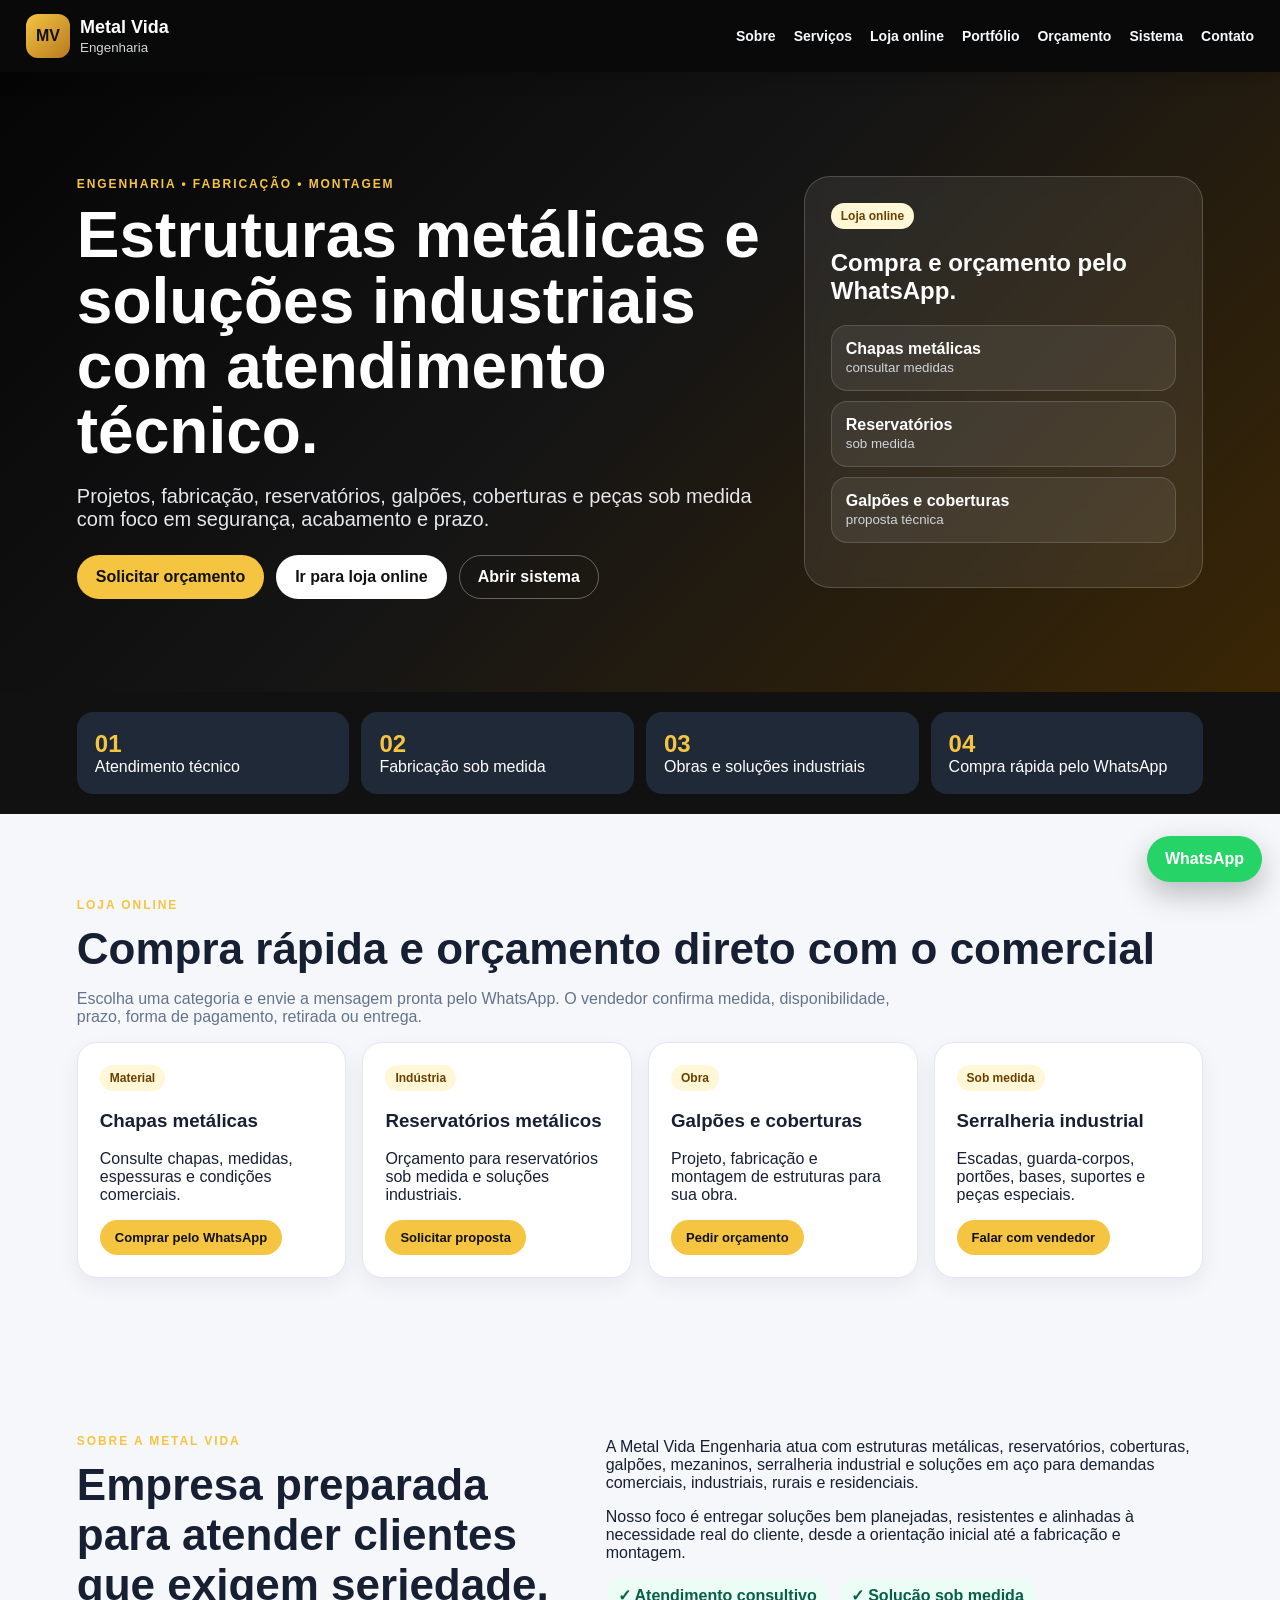
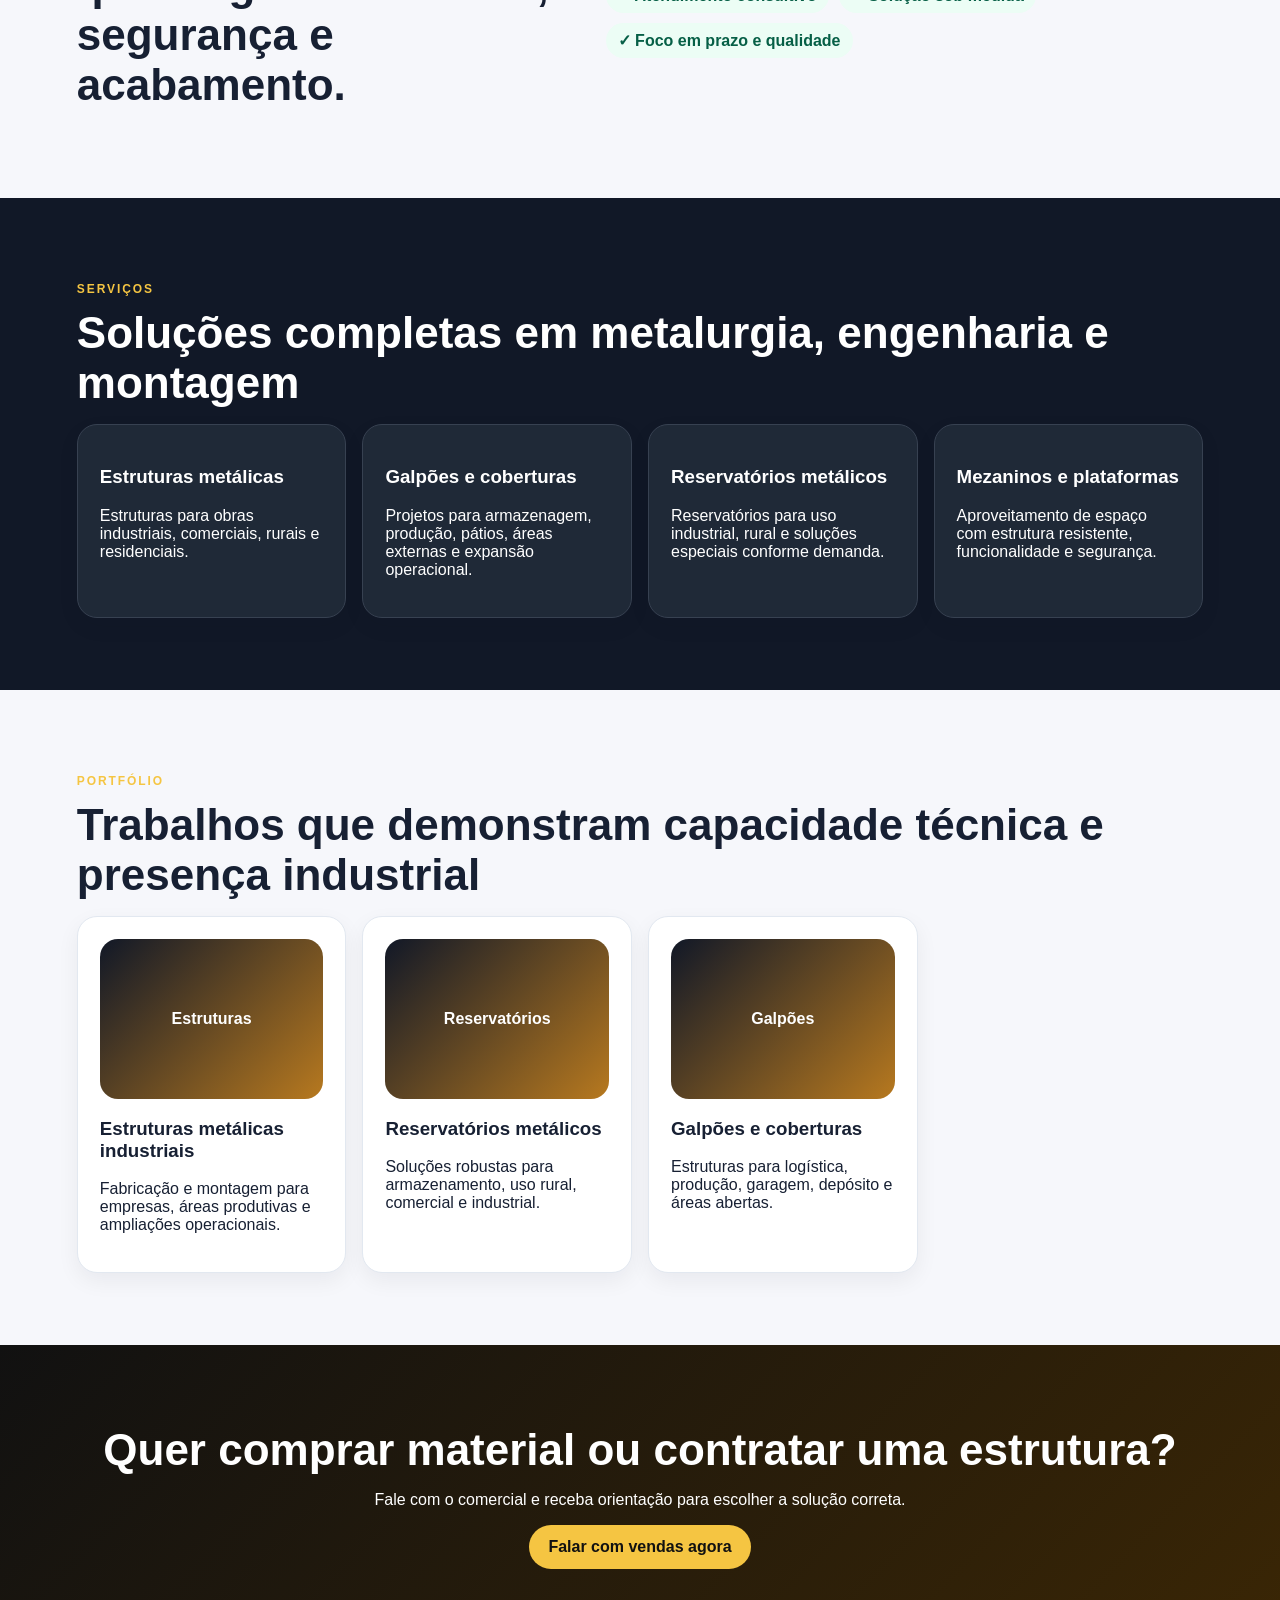
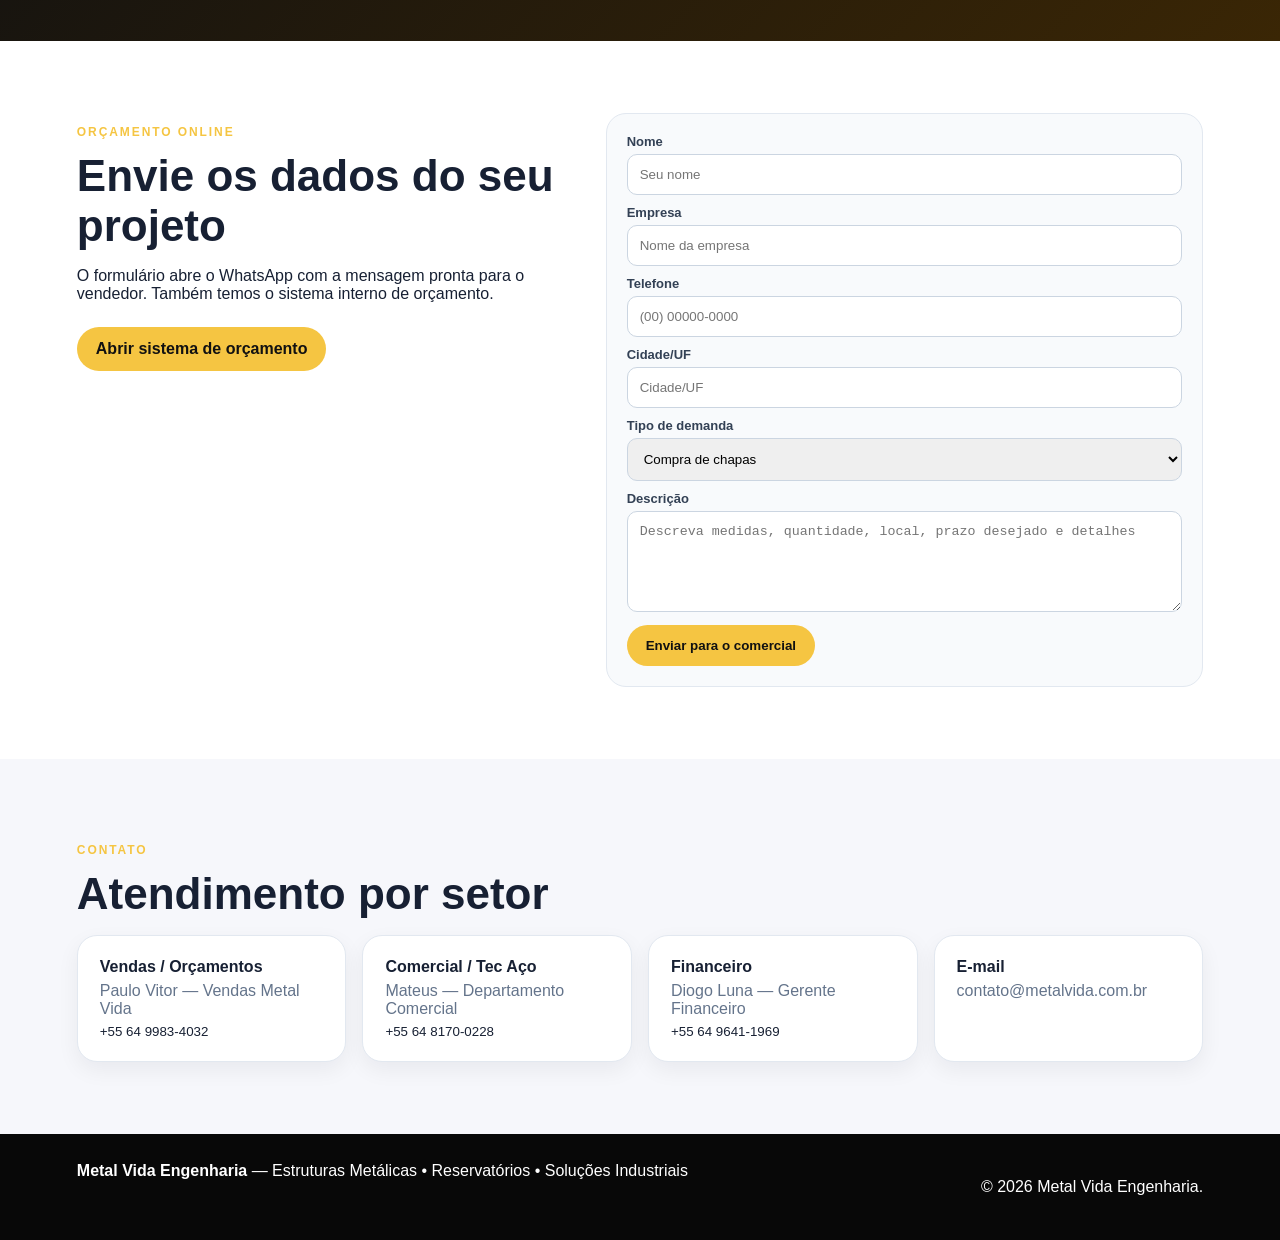
==== commit 528bc973: "Remove acesso de webmail do site" ====
--- a/index.html
+++ b/index.html
@@ -6,11 +6,11 @@
 <title>Metal Vida Engenharia | Estruturas Metálicas e Reservatórios</title>
 <meta name="description" content="Metal Vida Engenharia: estruturas metálicas, reservatórios, galpões, coberturas, chapas, mezaninos e soluções industriais sob medida.">
 <style>
-:root{--bg:#080808;--ink:#f8fafc;--muted:#cbd5e1;--brand:#f5c542;--brand2:#b7791f;--dark:#111827;--card:#ffffff;--text:#172033;--line:#e2e8f0}*{box-sizing:border-box}html{scroll-behavior:smooth}body{margin:0;font-family:Arial,Helvetica,sans-serif;background:#f6f7fb;color:var(--text)}a{color:inherit;text-decoration:none}.topbar{position:sticky;top:0;z-index:20;background:#090909;color:white;display:flex;align-items:center;justify-content:space-between;padding:14px 26px;box-shadow:0 4px 20px rgba(0,0,0,.18)}.brand{display:flex;gap:10px;align-items:center}.brand-logo{width:44px;height:44px;border-radius:12px;background:linear-gradient(135deg,var(--brand),var(--brand2));color:#111;font-weight:900;display:grid;place-items:center}.brand-text strong{display:block;font-size:18px}.brand-text small{color:#d1d5db}.nav{display:flex;gap:18px;align-items:center}.nav a{font-weight:700;font-size:14px;color:#f8fafc}.nav a:hover{color:var(--brand)}.menu-btn{display:none;background:transparent;color:white;border:1px solid #444;border-radius:8px;padding:8px}.hero{min-height:620px;background:linear-gradient(135deg,#050505 0%,#151515 48%,#3a2605 100%);color:white;display:grid;grid-template-columns:1.4fr .8fr;gap:28px;align-items:center;padding:80px 6vw}.eyebrow{color:var(--brand);text-transform:uppercase;font-size:12px;letter-spacing:.16em;font-weight:800}.hero h1{font-size:clamp(34px,5vw,64px);line-height:1.02;margin:12px 0}.lead{font-size:20px;color:#e5e7eb;max-width:760px}.actions{display:flex;flex-wrap:wrap;gap:12px;margin-top:24px}.btn{display:inline-flex;align-items:center;justify-content:center;border-radius:999px;padding:12px 18px;font-weight:800;border:1px solid transparent;cursor:pointer}.btn.primary{background:var(--brand);color:#111}.btn.secondary{background:white;color:#111}.btn.ghost{border-color:#ffffff55;color:white}.btn.small{padding:9px 14px;font-size:13px}.hero-card{background:rgba(255,255,255,.08);border:1px solid rgba(255,255,255,.18);border-radius:26px;padding:26px;backdrop-filter:blur(8px)}.badge,.tag{display:inline-block;background:#fff7d6;color:#6b3f00;border-radius:999px;padding:6px 10px;font-weight:900;font-size:12px}.mini-shop{display:grid;gap:10px;margin:18px 0}.mini-shop a{background:#ffffff12;border:1px solid #ffffff25;border-radius:16px;padding:14px}.mini-shop strong{display:block}.mini-shop small{color:#d1d5db}.section{padding:72px 6vw}.section h2{font-size:clamp(28px,4vw,44px);margin:8px 0 16px}.section-intro{color:#64748b;max-width:850px}.trust-bar{display:grid;grid-template-columns:repeat(4,1fr);gap:12px;padding:20px 6vw;background:#111;color:white}.trust-bar article{background:#1f2937;border-radius:16px;padding:18px}.trust-bar strong{color:var(--brand);font-size:24px;display:block}.shop-grid,.grid.cards,.portfolio,.contact-grid{display:grid;grid-template-columns:repeat(4,1fr);gap:16px}.product-card,.cards article,.portfolio article,.contact-card{background:white;border:1px solid var(--line);border-radius:20px;padding:22px;box-shadow:0 8px 22px rgba(15,23,42,.06)}.dark{background:#111827;color:white}.dark .cards article{background:#1f2937;border-color:#374151}.two-col{display:grid;grid-template-columns:.9fr 1.1fr;gap:40px}.seal-row{display:flex;flex-wrap:wrap;gap:10px;margin-top:16px}.seal-row span{background:#ecfdf5;color:#065f46;border-radius:999px;padding:8px 12px;font-weight:700}.photo{height:160px;border-radius:18px;background:linear-gradient(135deg,#111827,#b7791f);color:white;display:grid;place-items:center;font-weight:900;margin-bottom:12px}.cta{background:linear-gradient(135deg,#111,#3a2605);color:white;text-align:center}.form-wrap{background:#fff}.form{background:#f8fafc;border:1px solid var(--line);border-radius:20px;padding:20px}.form label{font-size:13px;font-weight:800;color:#334155;display:block;margin-bottom:10px}.form input,.form select,.form textarea{width:100%;padding:12px;border:1px solid #cbd5e1;border-radius:10px;margin-top:5px}.contact-card strong,.contact-card span,.contact-card small{display:block}.contact-card span{color:#64748b;margin:6px 0}.email-access{background:#f8fafc}.email-actions{display:flex;gap:12px;flex-wrap:wrap}footer{background:#080808;color:white;padding:28px 6vw;display:flex;justify-content:space-between;gap:16px;flex-wrap:wrap}.whatsapp-float{position:fixed;right:18px;bottom:18px;background:#25d366;color:white;border-radius:999px;padding:14px 18px;font-weight:900;box-shadow:0 12px 30px rgba(0,0,0,.25);z-index:30}@media(max-width:900px){.menu-btn{display:block}.nav{display:none;position:absolute;top:72px;left:0;right:0;background:#090909;flex-direction:column;align-items:flex-start;padding:18px 26px}.nav.open{display:flex}.hero,.two-col{grid-template-columns:1fr}.trust-bar,.shop-grid,.grid.cards,.portfolio,.contact-grid{grid-template-columns:1fr}.section{padding:48px 18px}.hero{padding:60px 18px}.topbar{padding:12px 16px}}
+:root{--bg:#080808;--ink:#f8fafc;--muted:#cbd5e1;--brand:#f5c542;--brand2:#b7791f;--dark:#111827;--card:#ffffff;--text:#172033;--line:#e2e8f0}*{box-sizing:border-box}html{scroll-behavior:smooth}body{margin:0;font-family:Arial,Helvetica,sans-serif;background:#f6f7fb;color:var(--text)}a{color:inherit;text-decoration:none}.topbar{position:sticky;top:0;z-index:20;background:#090909;color:white;display:flex;align-items:center;justify-content:space-between;padding:14px 26px;box-shadow:0 4px 20px rgba(0,0,0,.18)}.brand{display:flex;gap:10px;align-items:center}.brand-logo{width:44px;height:44px;border-radius:12px;background:linear-gradient(135deg,var(--brand),var(--brand2));color:#111;font-weight:900;display:grid;place-items:center}.brand-text strong{display:block;font-size:18px}.brand-text small{color:#d1d5db}.nav{display:flex;gap:18px;align-items:center}.nav a{font-weight:700;font-size:14px;color:#f8fafc}.nav a:hover{color:var(--brand)}.menu-btn{display:none;background:transparent;color:white;border:1px solid #444;border-radius:8px;padding:8px}.hero{min-height:620px;background:linear-gradient(135deg,#050505 0%,#151515 48%,#3a2605 100%);color:white;display:grid;grid-template-columns:1.4fr .8fr;gap:28px;align-items:center;padding:80px 6vw}.eyebrow{color:var(--brand);text-transform:uppercase;font-size:12px;letter-spacing:.16em;font-weight:800}.hero h1{font-size:clamp(34px,5vw,64px);line-height:1.02;margin:12px 0}.lead{font-size:20px;color:#e5e7eb;max-width:760px}.actions{display:flex;flex-wrap:wrap;gap:12px;margin-top:24px}.btn{display:inline-flex;align-items:center;justify-content:center;border-radius:999px;padding:12px 18px;font-weight:800;border:1px solid transparent;cursor:pointer}.btn.primary{background:var(--brand);color:#111}.btn.secondary{background:white;color:#111}.btn.ghost{border-color:#ffffff55;color:white}.btn.small{padding:9px 14px;font-size:13px}.hero-card{background:rgba(255,255,255,.08);border:1px solid rgba(255,255,255,.18);border-radius:26px;padding:26px;backdrop-filter:blur(8px)}.badge,.tag{display:inline-block;background:#fff7d6;color:#6b3f00;border-radius:999px;padding:6px 10px;font-weight:900;font-size:12px}.mini-shop{display:grid;gap:10px;margin:18px 0}.mini-shop a{background:#ffffff12;border:1px solid #ffffff25;border-radius:16px;padding:14px}.mini-shop strong{display:block}.mini-shop small{color:#d1d5db}.section{padding:72px 6vw}.section h2{font-size:clamp(28px,4vw,44px);margin:8px 0 16px}.section-intro{color:#64748b;max-width:850px}.trust-bar{display:grid;grid-template-columns:repeat(4,1fr);gap:12px;padding:20px 6vw;background:#111;color:white}.trust-bar article{background:#1f2937;border-radius:16px;padding:18px}.trust-bar strong{color:var(--brand);font-size:24px;display:block}.shop-grid,.grid.cards,.portfolio,.contact-grid{display:grid;grid-template-columns:repeat(4,1fr);gap:16px}.product-card,.cards article,.portfolio article,.contact-card{background:white;border:1px solid var(--line);border-radius:20px;padding:22px;box-shadow:0 8px 22px rgba(15,23,42,.06)}.dark{background:#111827;color:white}.dark .cards article{background:#1f2937;border-color:#374151}.two-col{display:grid;grid-template-columns:.9fr 1.1fr;gap:40px}.seal-row{display:flex;flex-wrap:wrap;gap:10px;margin-top:16px}.seal-row span{background:#ecfdf5;color:#065f46;border-radius:999px;padding:8px 12px;font-weight:700}.photo{height:160px;border-radius:18px;background:linear-gradient(135deg,#111827,#b7791f);color:white;display:grid;place-items:center;font-weight:900;margin-bottom:12px}.cta{background:linear-gradient(135deg,#111,#3a2605);color:white;text-align:center}.form-wrap{background:#fff}.form{background:#f8fafc;border:1px solid var(--line);border-radius:20px;padding:20px}.form label{font-size:13px;font-weight:800;color:#334155;display:block;margin-bottom:10px}.form input,.form select,.form textarea{width:100%;padding:12px;border:1px solid #cbd5e1;border-radius:10px;margin-top:5px}.contact-card strong,.contact-card span,.contact-card small{display:block}.contact-card span{color:#64748b;margin:6px 0}footer{background:#080808;color:white;padding:28px 6vw;display:flex;justify-content:space-between;gap:16px;flex-wrap:wrap}.whatsapp-float{position:fixed;right:18px;bottom:18px;background:#25d366;color:white;border-radius:999px;padding:14px 18px;font-weight:900;box-shadow:0 12px 30px rgba(0,0,0,.25);z-index:30}@media(max-width:900px){.menu-btn{display:block}.nav{display:none;position:absolute;top:72px;left:0;right:0;background:#090909;flex-direction:column;align-items:flex-start;padding:18px 26px}.nav.open{display:flex}.hero,.two-col{grid-template-columns:1fr}.trust-bar,.shop-grid,.grid.cards,.portfolio,.contact-grid{grid-template-columns:1fr}.section{padding:48px 18px}.hero{padding:60px 18px}.topbar{padding:12px 16px}}
 </style>
 </head>
 <body>
-<header class="topbar"><a class="brand" href="#inicio"><span class="brand-logo">MV</span><span class="brand-text"><strong>Metal Vida</strong><small>Engenharia</small></span></a><button class="menu-btn" type="button" aria-label="Abrir menu">☰</button><nav class="nav"><a href="#sobre">Sobre</a><a href="#servicos">Serviços</a><a href="#comprar">Loja online</a><a href="#portfolio">Portfólio</a><a href="#orcamento">Orçamento</a><a href="orcamento/">Sistema</a><a href="#contato">Contato</a><a href="#email">Webmail</a></nav></header>
+<header class="topbar"><a class="brand" href="#inicio"><span class="brand-logo">MV</span><span class="brand-text"><strong>Metal Vida</strong><small>Engenharia</small></span></a><button class="menu-btn" type="button" aria-label="Abrir menu">☰</button><nav class="nav"><a href="#sobre">Sobre</a><a href="#servicos">Serviços</a><a href="#comprar">Loja online</a><a href="#portfolio">Portfólio</a><a href="#orcamento">Orçamento</a><a href="orcamento/">Sistema</a><a href="#contato">Contato</a></nav></header>
 <main id="inicio">
 <section class="hero"><div><p class="eyebrow">Engenharia • Fabricação • Montagem</p><h1>Estruturas metálicas e soluções industriais com atendimento técnico.</h1><p class="lead">Projetos, fabricação, reservatórios, galpões, coberturas e peças sob medida com foco em segurança, acabamento e prazo.</p><div class="actions"><a class="btn primary" data-whatsapp="paulo" href="#">Solicitar orçamento</a><a class="btn secondary" href="#comprar">Ir para loja online</a><a class="btn ghost" href="orcamento/">Abrir sistema</a></div></div><aside class="hero-card"><span class="badge">Loja online</span><h2>Compra e orçamento pelo WhatsApp.</h2><div class="mini-shop"><a data-buy="Chapas metálicas" href="#"><strong>Chapas metálicas</strong><small>consultar medidas</small></a><a data-buy="Reservatórios metálicos" href="#"><strong>Reservatórios</strong><small>sob medida</small></a><a data-buy="Galpões e coberturas" href="#"><strong>Galpões e coberturas</strong><small>proposta técnica</small></a></div></aside></section>
 <section class="trust-bar"><article><strong>01</strong><span>Atendimento técnico</span></article><article><strong>02</strong><span>Fabricação sob medida</span></article><article><strong>03</strong><span>Obras e soluções industriais</span></article><article><strong>04</strong><span>Compra rápida pelo WhatsApp</span></article></section>
@@ -21,10 +21,21 @@
 <section class="section cta"><h2>Quer comprar material ou contratar uma estrutura?</h2><p>Fale com o comercial e receba orientação para escolher a solução correta.</p><a class="btn primary" data-whatsapp="paulo" href="#">Falar com vendas agora</a></section>
 <section id="orcamento" class="section two-col form-wrap"><div><p class="eyebrow">Orçamento online</p><h2>Envie os dados do seu projeto</h2><p>O formulário abre o WhatsApp com a mensagem pronta para o vendedor. Também temos o sistema interno de orçamento.</p><div class="actions"><a class="btn primary" href="orcamento/">Abrir sistema de orçamento</a></div></div><form id="quoteForm" class="form"><label>Nome<input name="nome" required placeholder="Seu nome"></label><label>Empresa<input name="empresa" placeholder="Nome da empresa"></label><label>Telefone<input name="telefone" required placeholder="(00) 00000-0000"></label><label>Cidade/UF<input name="cidade" placeholder="Cidade/UF"></label><label>Tipo de demanda<select name="servico"><option>Compra de chapas</option><option>Galpão metálico</option><option>Reservatório metálico</option><option>Cobertura metálica</option><option>Mezanino</option><option>Serralheria industrial</option></select></label><label>Descrição<textarea name="descricao" rows="5" placeholder="Descreva medidas, quantidade, local, prazo desejado e detalhes"></textarea></label><button class="btn primary" type="submit">Enviar para o comercial</button></form></section>
 <section id="contato" class="section contact"><p class="eyebrow">Contato</p><h2>Atendimento por setor</h2><div class="contact-grid"><a class="contact-card" data-whatsapp="paulo" href="#"><strong>Vendas / Orçamentos</strong><span>Paulo Vitor — Vendas Metal Vida</span><small>+55 64 9983-4032</small></a><a class="contact-card" data-whatsapp="mateus" href="#"><strong>Comercial / Tec Aço</strong><span>Mateus — Departamento Comercial</span><small>+55 64 8170-0228</small></a><a class="contact-card" data-whatsapp="financeiro" href="#"><strong>Financeiro</strong><span>Diogo Luna — Gerente Financeiro</span><small>+55 64 9641-1969</small></a><a class="contact-card" href="mailto:contato@metalvida.com.br"><strong>E-mail</strong><span>contato@metalvida.com.br</span></a></div></section>
-<section id="email" class="section email-access"><p class="eyebrow">Acesso interno</p><h2>Caixa de entrada do e-mail corporativo</h2><p class="section-intro">Use esta entrada para acessar o webmail. Login e senha devem ser digitados somente na página oficial do provedor.</p><div class="email-actions"><a class="btn primary" href="https://mail.yahoo.com/" target="_blank" rel="noopener">Entrar no e-mail</a><a class="btn ghost" href="https://dash.cloudflare.com/" target="_blank" rel="noopener">Cloudflare</a></div></section>
 </main><footer><div><strong>Metal Vida Engenharia</strong><span> — Estruturas Metálicas • Reservatórios • Soluções Industriais</span></div><p>© <span id="year"></span> Metal Vida Engenharia.</p></footer><a class="whatsapp-float" data-whatsapp="paulo" href="#">WhatsApp</a>
 <script>
-const phones={paulo:'556499834032',mateus:'556481700228',financeiro:'556496411969'};function openWhatsApp(phone,msg){location.href='https://wa.me/'+phone+'?text='+encodeURIComponent(msg)}document.querySelector('.menu-btn').addEventListener('click',()=>document.querySelector('.nav').classList.toggle('open'));document.querySelectorAll('[data-whatsapp]').forEach(a=>a.addEventListener('click',e=>{e.preventDefault();let p=phones[a.dataset.whatsapp]||phones.paulo;openWhatsApp(p,'Olá, vim pelo site da Metal Vida e gostaria de atendimento.')}));document.querySelectorAll('[data-buy]').forEach(a=>a.addEventListener('click',e=>{e.preventDefault();openWhatsApp(phones.paulo,'Olá, tenho interesse em '+a.dataset.buy+'. Pode me passar informações?')}));document.getElementById('quoteForm').addEventListener('submit',e=>{e.preventDefault();let f=new FormData(e.target);let msg='Solicitação de orçamento Metal Vida\nNome: '+f.get('nome')+'\nEmpresa: '+f.get('empresa')+'\nTelefone: '+f.get('telefone')+'\nCidade/UF: '+f.get('cidade')+'\nServiço: '+f.get('servico')+'\nDescrição: '+f.get('descricao');openWhatsApp(phones.paulo,msg)});document.getElementById('year').textContent=new Date().getFullYear();
+const phones={paulo:'556499834032',mateus:'556481700228',financeiro:'556496411969'};
+function openWhatsApp(phone,msg){location.href='https://wa.me/'+phone+'?text='+encodeURIComponent(msg)}
+document.querySelector('.menu-btn').addEventListener('click',()=>document.querySelector('.nav').classList.toggle('open'));
+document.querySelectorAll('[data-whatsapp]').forEach(a=>a.addEventListener('click',e=>{e.preventDefault();let p=phones[a.dataset.whatsapp]||phones.paulo;openWhatsApp(p,'Olá, vim pelo site da Metal Vida e gostaria de atendimento.')}));
+document.querySelectorAll('[data-buy]').forEach(a=>a.addEventListener('click',e=>{e.preventDefault();openWhatsApp(phones.paulo,'Olá, tenho interesse em '+a.dataset.buy+'. Pode me passar informações?')}));
+document.getElementById('quoteForm').addEventListener('submit',e=>{e.preventDefault();let f=new FormData(e.target);let msg=`Solicitação de orçamento Metal Vida
+Nome: ${f.get('nome')}
+Empresa: ${f.get('empresa')}
+Telefone: ${f.get('telefone')}
+Cidade/UF: ${f.get('cidade')}
+Serviço: ${f.get('servico')}
+Descrição: ${f.get('descricao')}`;openWhatsApp(phones.paulo,msg)});
+document.getElementById('year').textContent=new Date().getFullYear();
 </script>
 </body>
 </html>
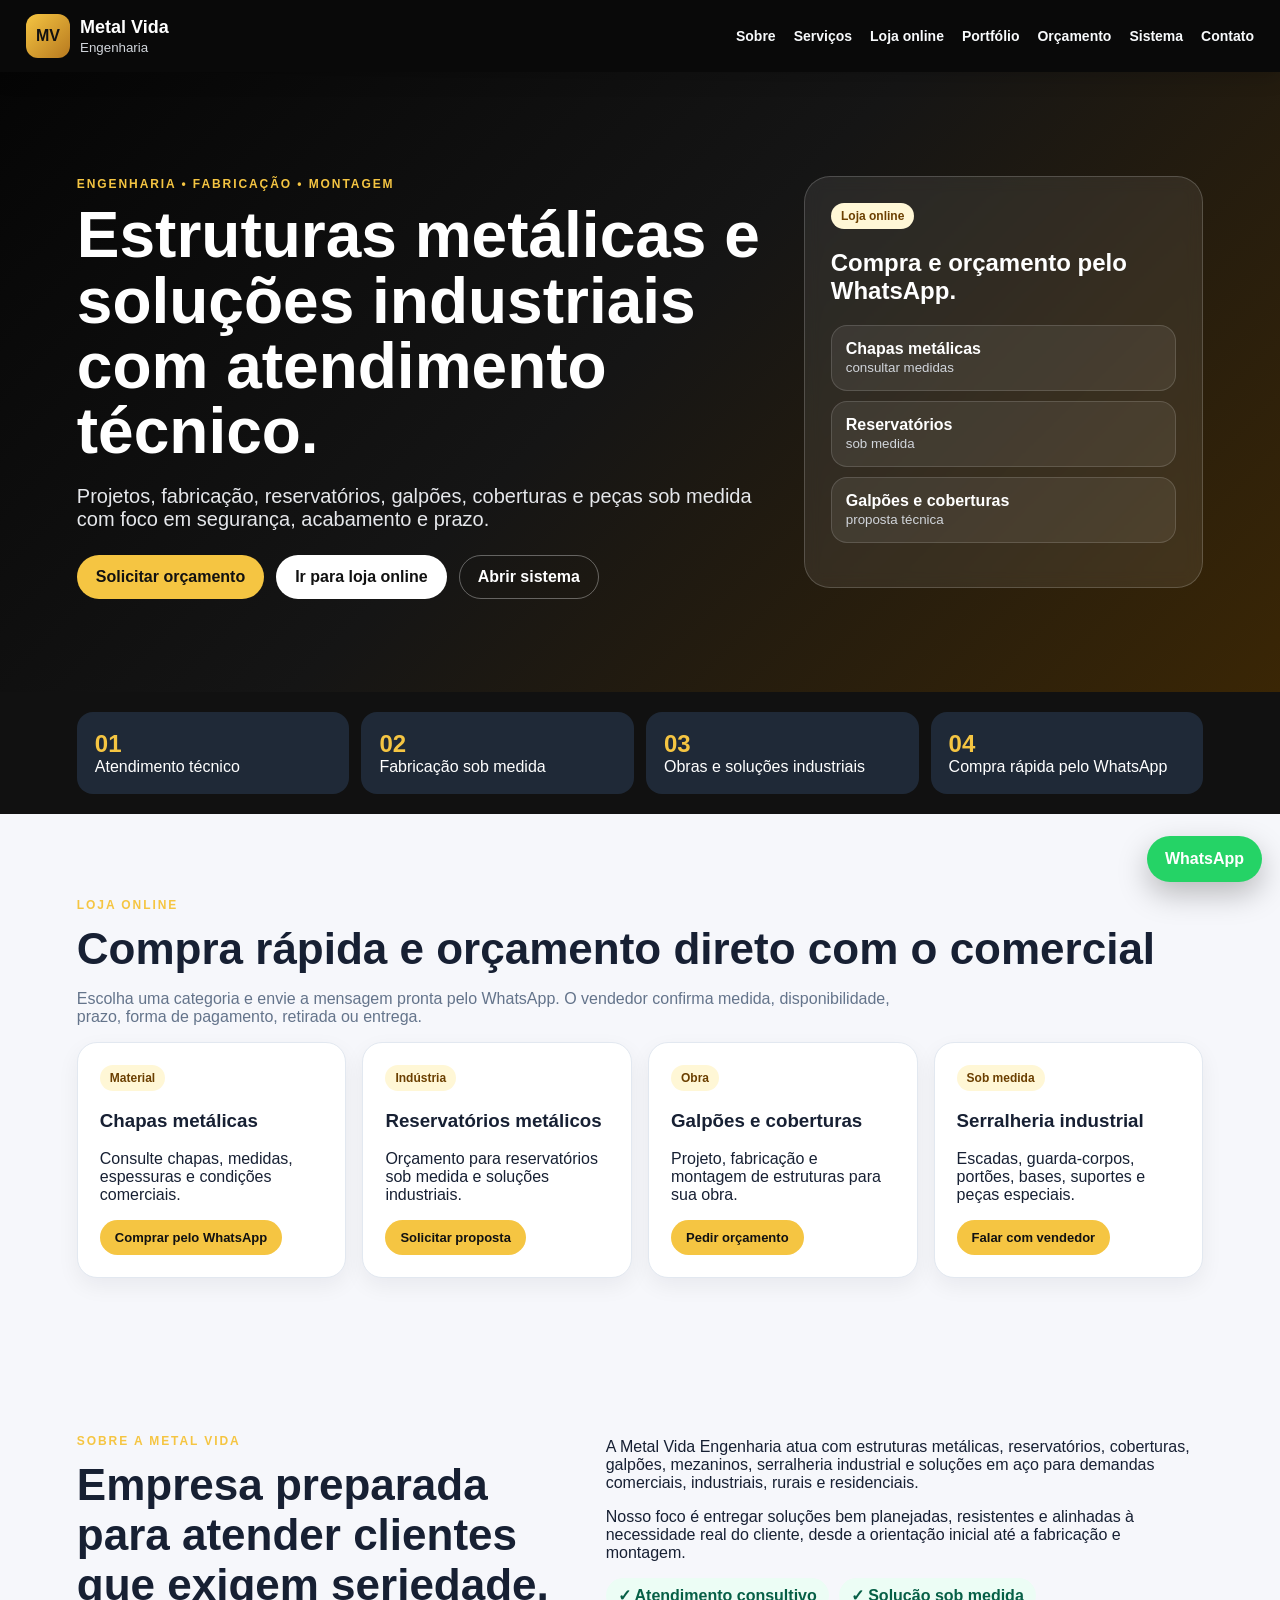
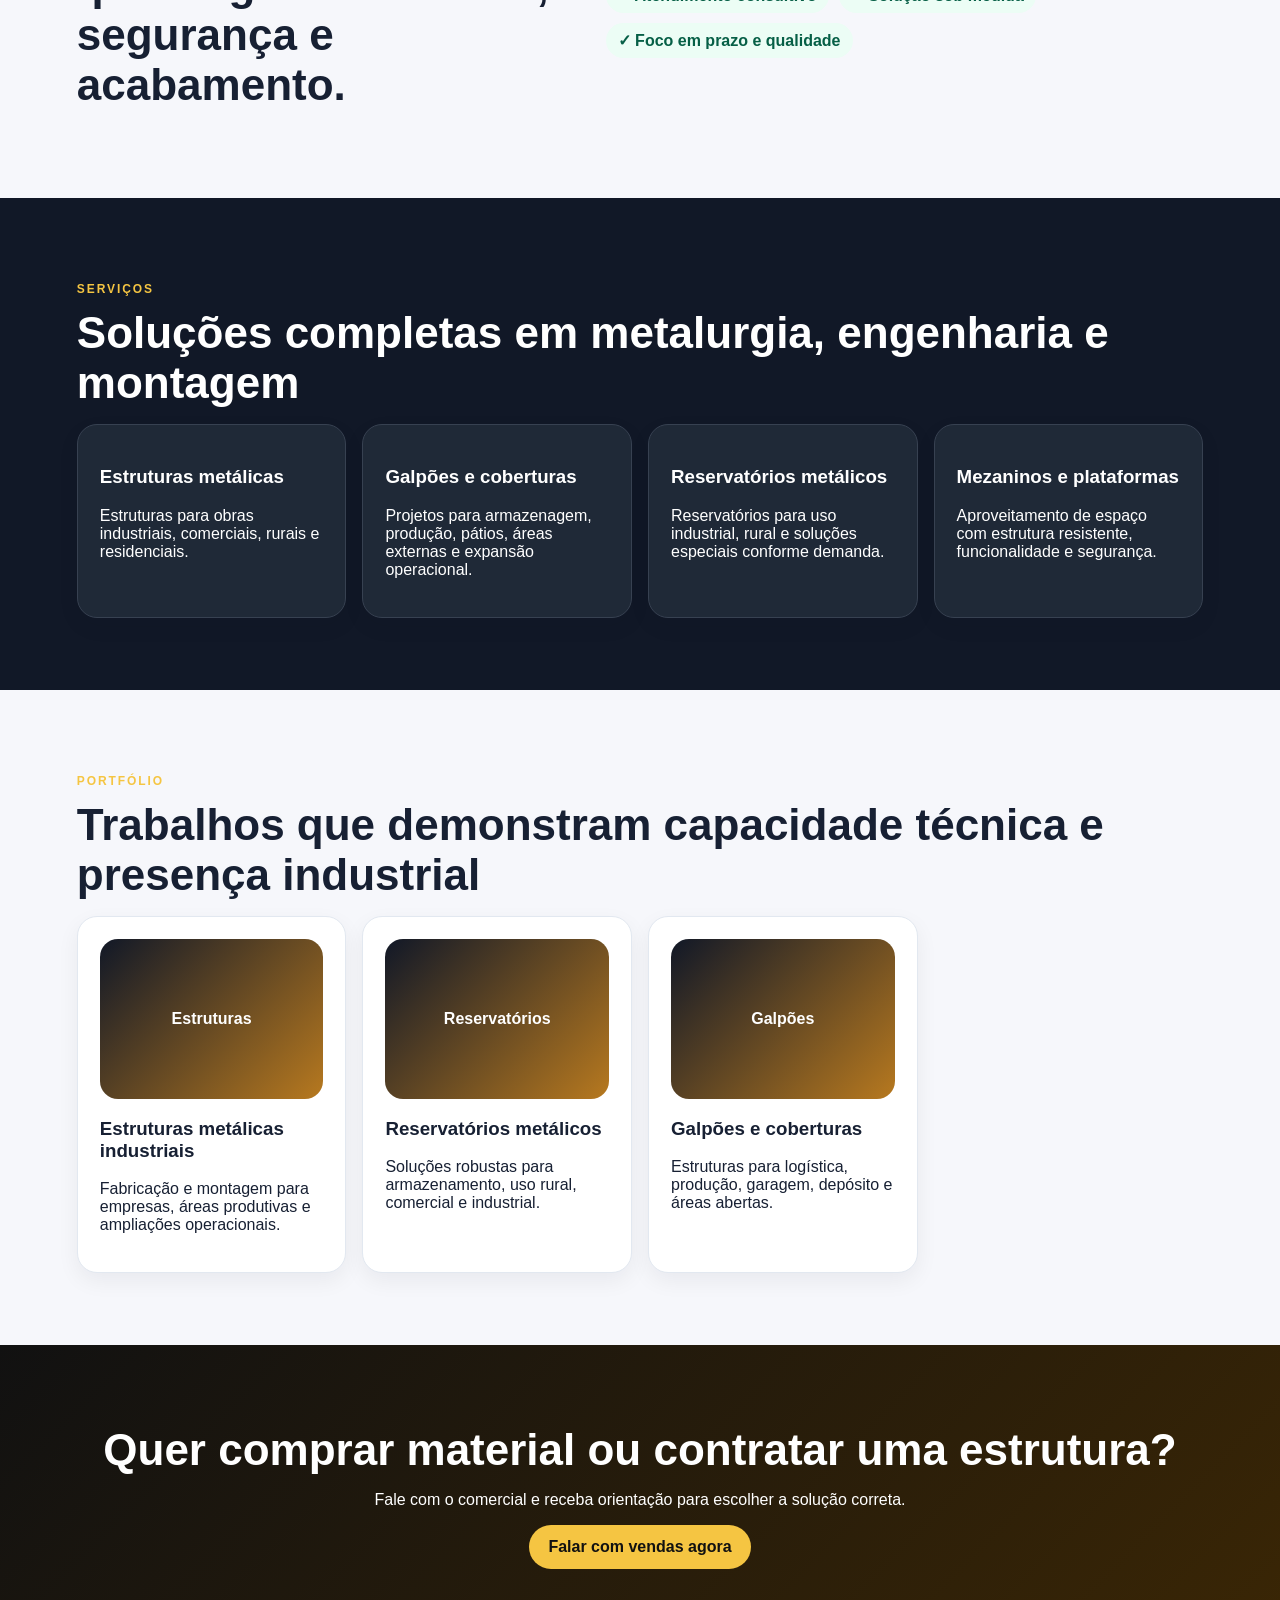
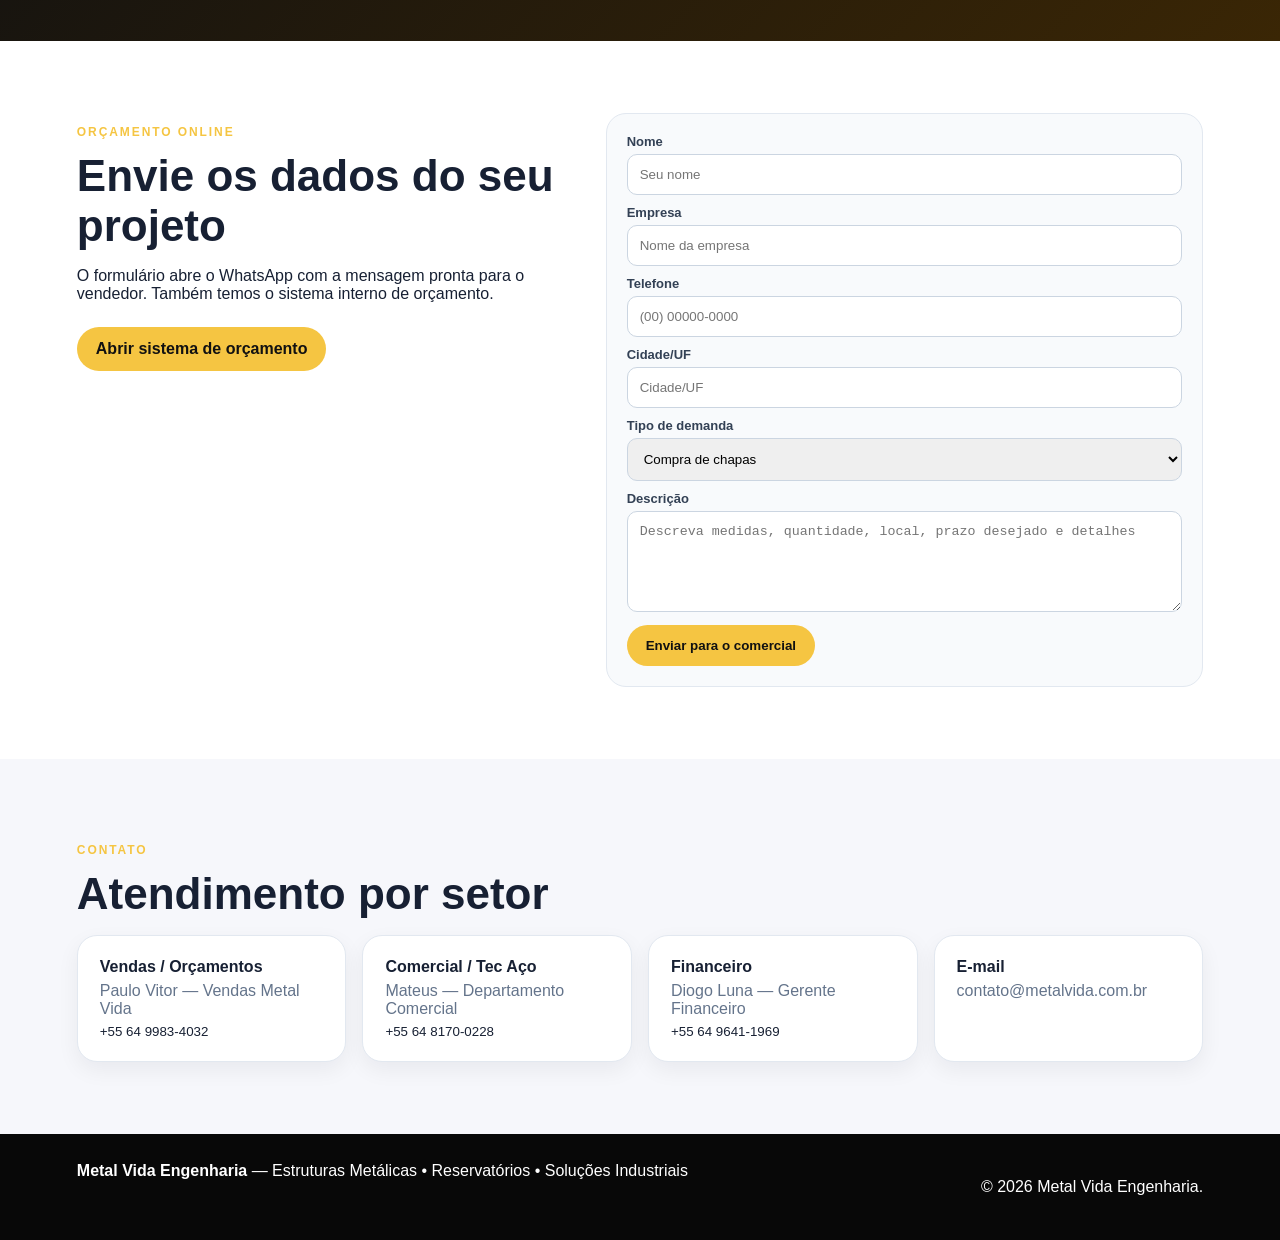
==== commit 6d0d251c: "Adiciona SEO canonical Metal Vida" ====
--- a/index.html
+++ b/index.html
@@ -3,8 +3,13 @@
 <head>
 <meta charset="utf-8">
 <meta name="viewport" content="width=device-width,initial-scale=1">
-<title>Metal Vida Engenharia | Estruturas Metálicas e Reservatórios</title>
-<meta name="description" content="Metal Vida Engenharia: estruturas metálicas, reservatórios, galpões, coberturas, chapas, mezaninos e soluções industriais sob medida.">
+<title>Metal Vida Engenharia | Estruturas Metálicas, Reservatórios e Galpões</title>
+<meta name="description" content="Metal Vida Engenharia em Rio Verde: estruturas metálicas, reservatórios, galpões, coberturas, chapas, mezaninos e soluções industriais sob medida.">
+<link rel="canonical" href="https://www.metalvida.com.br/">
+<meta property="og:type" content="website">
+<meta property="og:url" content="https://www.metalvida.com.br/">
+<meta property="og:title" content="Metal Vida Engenharia | Estruturas Metálicas e Reservatórios">
+<meta property="og:description" content="Projetos, fabricação e montagem de estruturas metálicas, reservatórios, galpões, coberturas e soluções industriais sob medida.">
 <style>
 :root{--bg:#080808;--ink:#f8fafc;--muted:#cbd5e1;--brand:#f5c542;--brand2:#b7791f;--dark:#111827;--card:#ffffff;--text:#172033;--line:#e2e8f0}*{box-sizing:border-box}html{scroll-behavior:smooth}body{margin:0;font-family:Arial,Helvetica,sans-serif;background:#f6f7fb;color:var(--text)}a{color:inherit;text-decoration:none}.topbar{position:sticky;top:0;z-index:20;background:#090909;color:white;display:flex;align-items:center;justify-content:space-between;padding:14px 26px;box-shadow:0 4px 20px rgba(0,0,0,.18)}.brand{display:flex;gap:10px;align-items:center}.brand-logo{width:44px;height:44px;border-radius:12px;background:linear-gradient(135deg,var(--brand),var(--brand2));color:#111;font-weight:900;display:grid;place-items:center}.brand-text strong{display:block;font-size:18px}.brand-text small{color:#d1d5db}.nav{display:flex;gap:18px;align-items:center}.nav a{font-weight:700;font-size:14px;color:#f8fafc}.nav a:hover{color:var(--brand)}.menu-btn{display:none;background:transparent;color:white;border:1px solid #444;border-radius:8px;padding:8px}.hero{min-height:620px;background:linear-gradient(135deg,#050505 0%,#151515 48%,#3a2605 100%);color:white;display:grid;grid-template-columns:1.4fr .8fr;gap:28px;align-items:center;padding:80px 6vw}.eyebrow{color:var(--brand);text-transform:uppercase;font-size:12px;letter-spacing:.16em;font-weight:800}.hero h1{font-size:clamp(34px,5vw,64px);line-height:1.02;margin:12px 0}.lead{font-size:20px;color:#e5e7eb;max-width:760px}.actions{display:flex;flex-wrap:wrap;gap:12px;margin-top:24px}.btn{display:inline-flex;align-items:center;justify-content:center;border-radius:999px;padding:12px 18px;font-weight:800;border:1px solid transparent;cursor:pointer}.btn.primary{background:var(--brand);color:#111}.btn.secondary{background:white;color:#111}.btn.ghost{border-color:#ffffff55;color:white}.btn.small{padding:9px 14px;font-size:13px}.hero-card{background:rgba(255,255,255,.08);border:1px solid rgba(255,255,255,.18);border-radius:26px;padding:26px;backdrop-filter:blur(8px)}.badge,.tag{display:inline-block;background:#fff7d6;color:#6b3f00;border-radius:999px;padding:6px 10px;font-weight:900;font-size:12px}.mini-shop{display:grid;gap:10px;margin:18px 0}.mini-shop a{background:#ffffff12;border:1px solid #ffffff25;border-radius:16px;padding:14px}.mini-shop strong{display:block}.mini-shop small{color:#d1d5db}.section{padding:72px 6vw}.section h2{font-size:clamp(28px,4vw,44px);margin:8px 0 16px}.section-intro{color:#64748b;max-width:850px}.trust-bar{display:grid;grid-template-columns:repeat(4,1fr);gap:12px;padding:20px 6vw;background:#111;color:white}.trust-bar article{background:#1f2937;border-radius:16px;padding:18px}.trust-bar strong{color:var(--brand);font-size:24px;display:block}.shop-grid,.grid.cards,.portfolio,.contact-grid{display:grid;grid-template-columns:repeat(4,1fr);gap:16px}.product-card,.cards article,.portfolio article,.contact-card{background:white;border:1px solid var(--line);border-radius:20px;padding:22px;box-shadow:0 8px 22px rgba(15,23,42,.06)}.dark{background:#111827;color:white}.dark .cards article{background:#1f2937;border-color:#374151}.two-col{display:grid;grid-template-columns:.9fr 1.1fr;gap:40px}.seal-row{display:flex;flex-wrap:wrap;gap:10px;margin-top:16px}.seal-row span{background:#ecfdf5;color:#065f46;border-radius:999px;padding:8px 12px;font-weight:700}.photo{height:160px;border-radius:18px;background:linear-gradient(135deg,#111827,#b7791f);color:white;display:grid;place-items:center;font-weight:900;margin-bottom:12px}.cta{background:linear-gradient(135deg,#111,#3a2605);color:white;text-align:center}.form-wrap{background:#fff}.form{background:#f8fafc;border:1px solid var(--line);border-radius:20px;padding:20px}.form label{font-size:13px;font-weight:800;color:#334155;display:block;margin-bottom:10px}.form input,.form select,.form textarea{width:100%;padding:12px;border:1px solid #cbd5e1;border-radius:10px;margin-top:5px}.contact-card strong,.contact-card span,.contact-card small{display:block}.contact-card span{color:#64748b;margin:6px 0}footer{background:#080808;color:white;padding:28px 6vw;display:flex;justify-content:space-between;gap:16px;flex-wrap:wrap}.whatsapp-float{position:fixed;right:18px;bottom:18px;background:#25d366;color:white;border-radius:999px;padding:14px 18px;font-weight:900;box-shadow:0 12px 30px rgba(0,0,0,.25);z-index:30}@media(max-width:900px){.menu-btn{display:block}.nav{display:none;position:absolute;top:72px;left:0;right:0;background:#090909;flex-direction:column;align-items:flex-start;padding:18px 26px}.nav.open{display:flex}.hero,.two-col{grid-template-columns:1fr}.trust-bar,.shop-grid,.grid.cards,.portfolio,.contact-grid{grid-template-columns:1fr}.section{padding:48px 18px}.hero{padding:60px 18px}.topbar{padding:12px 16px}}
 </style>
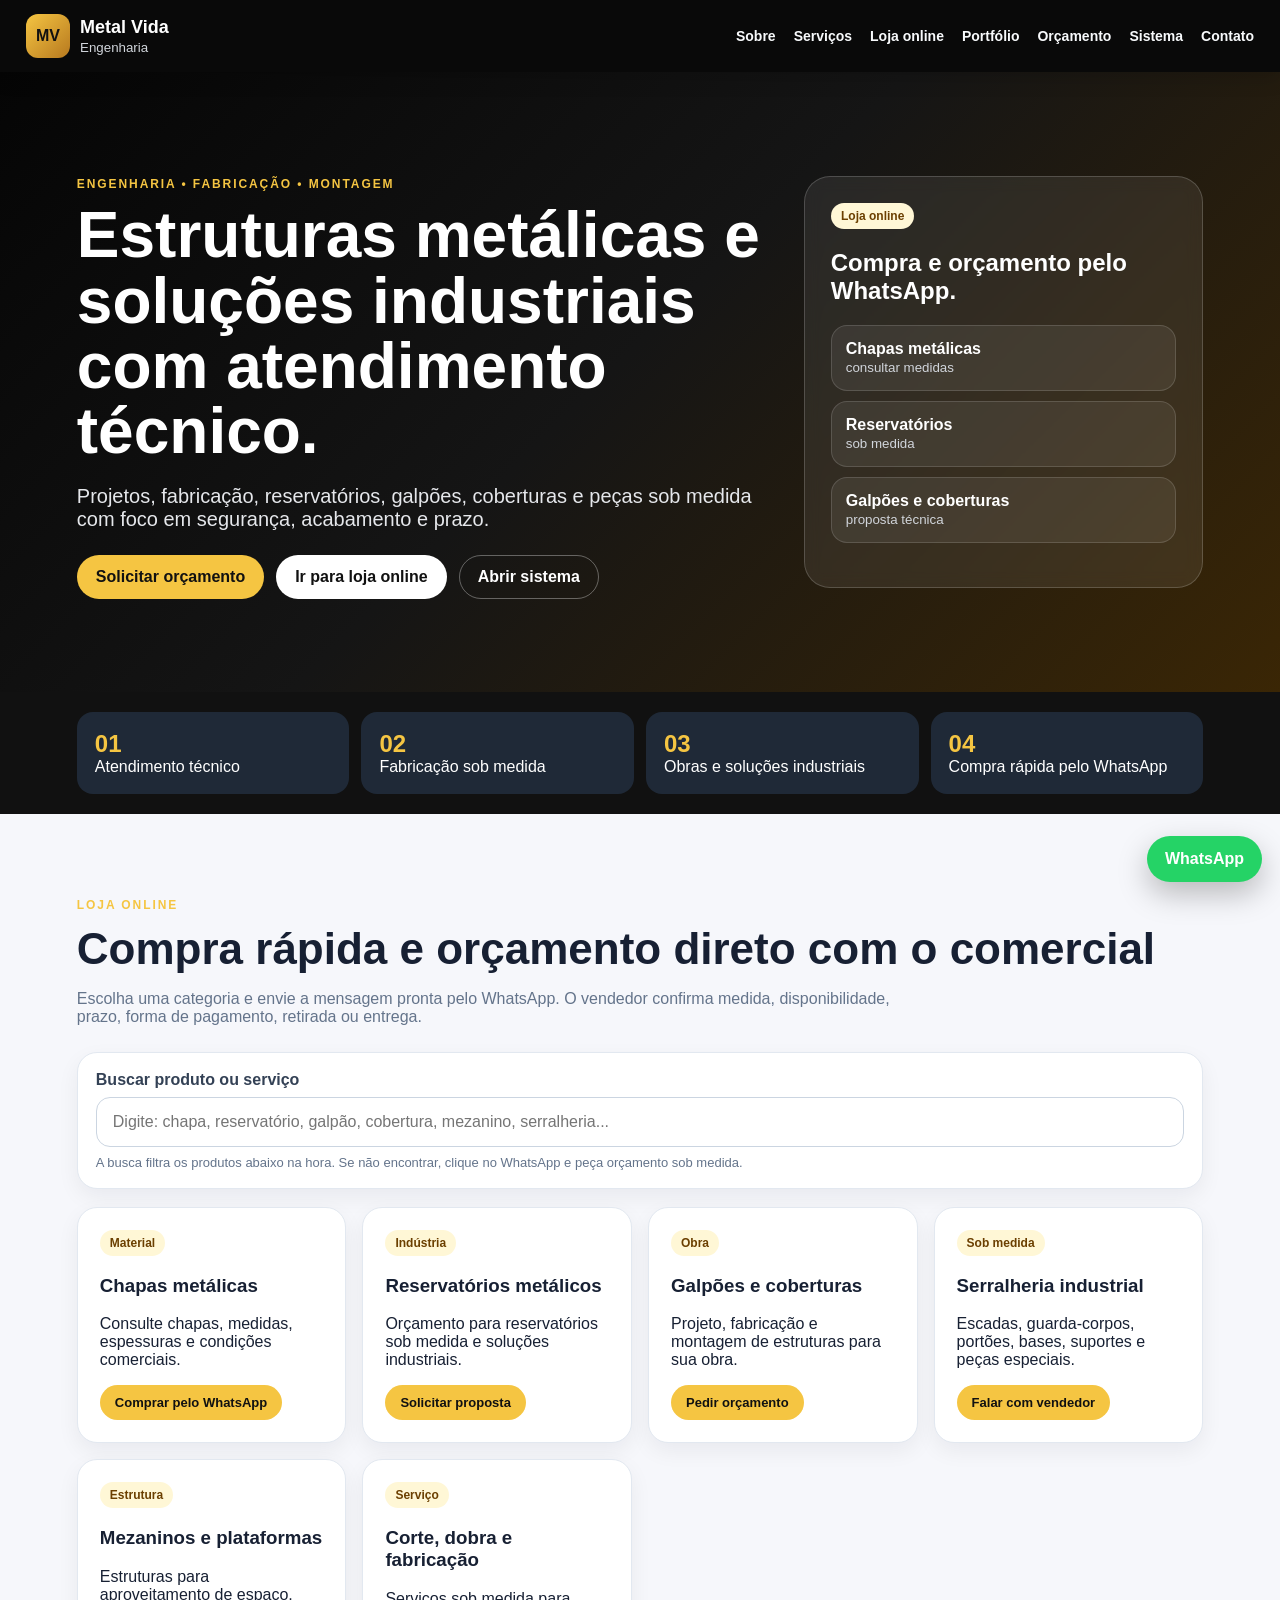
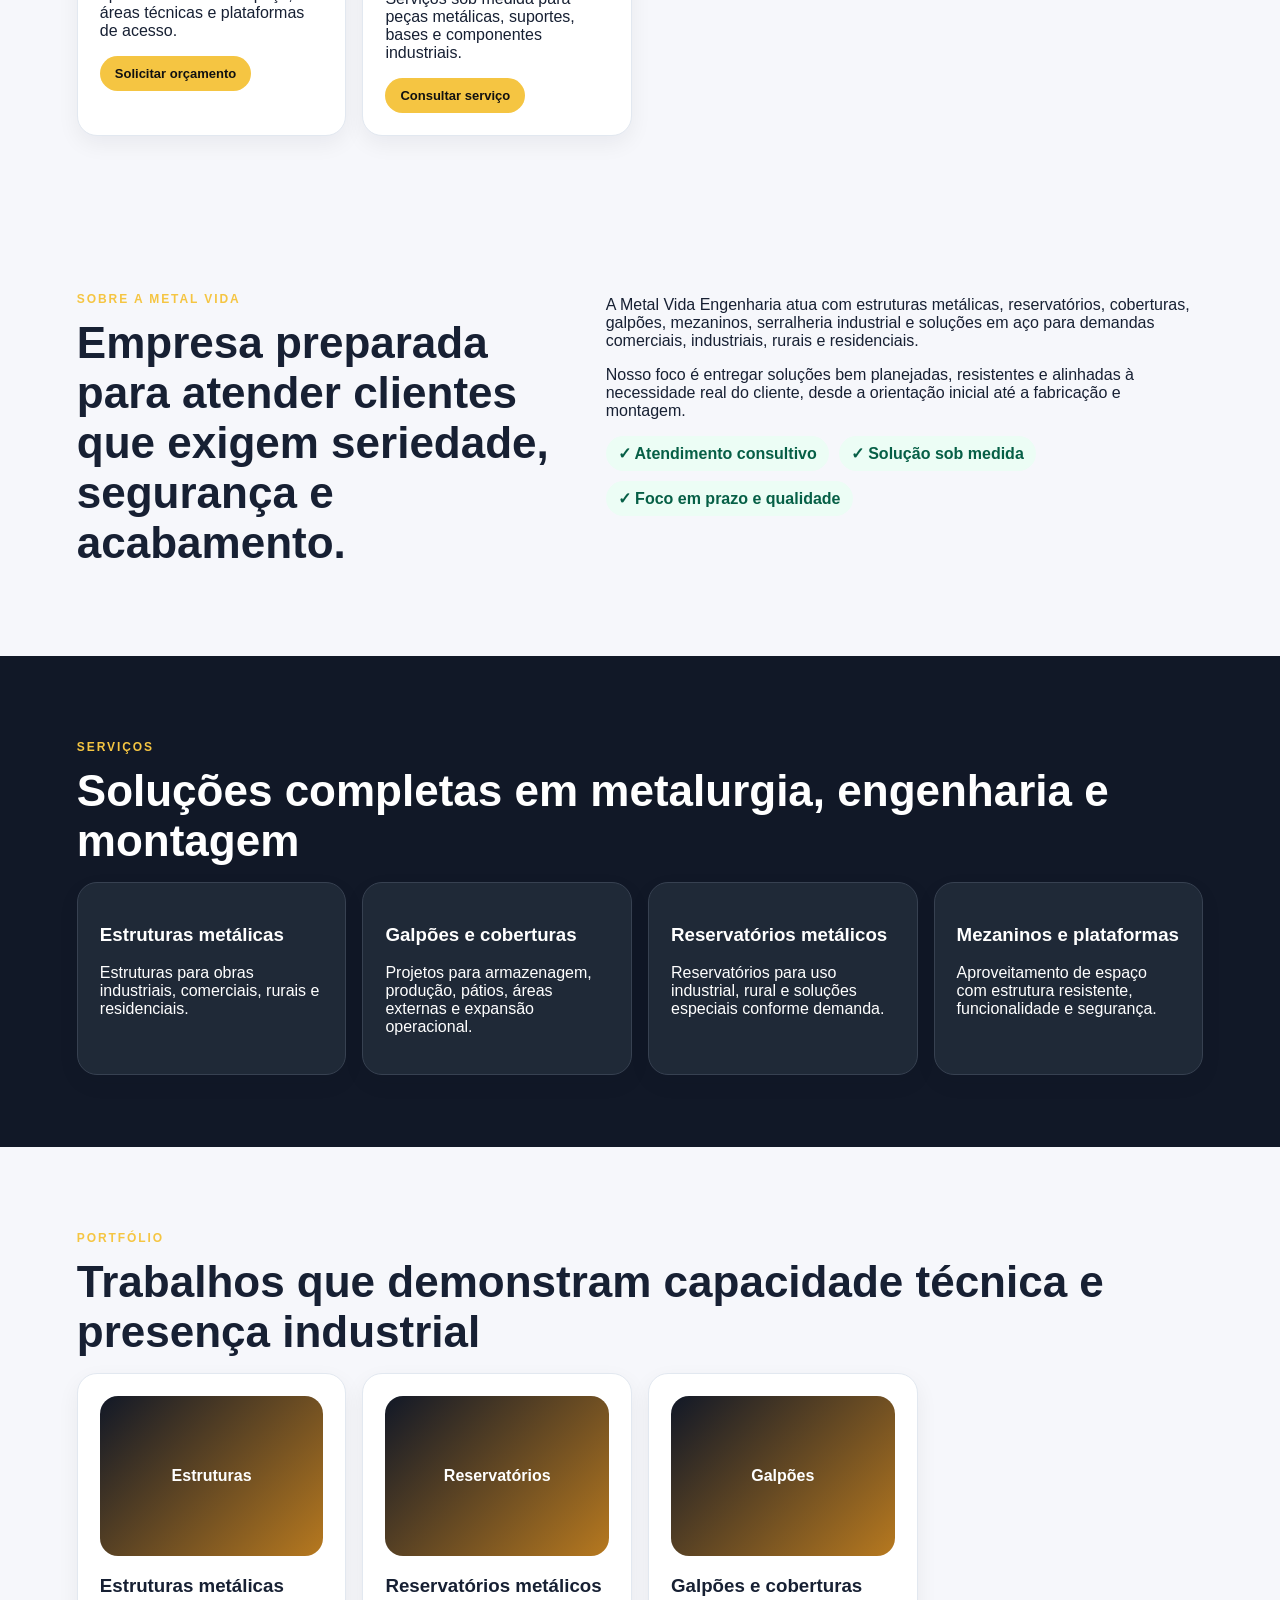
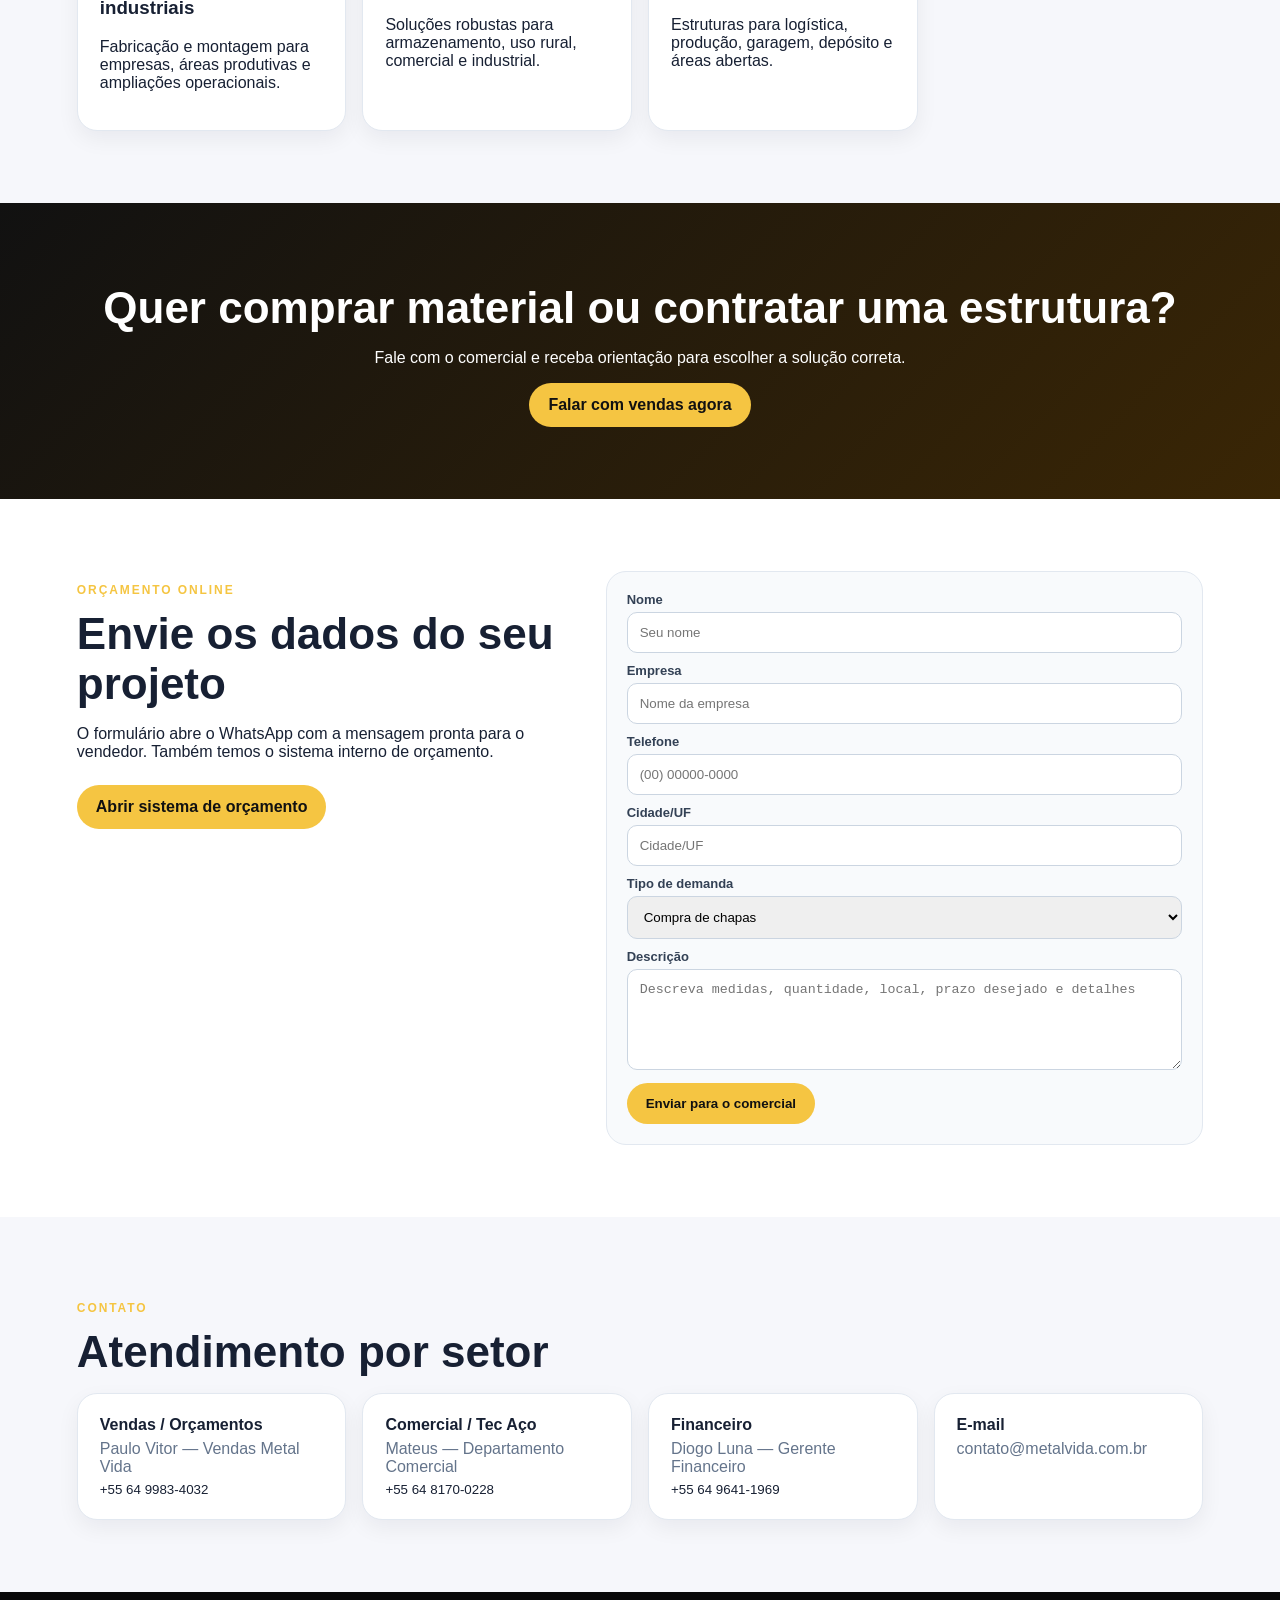
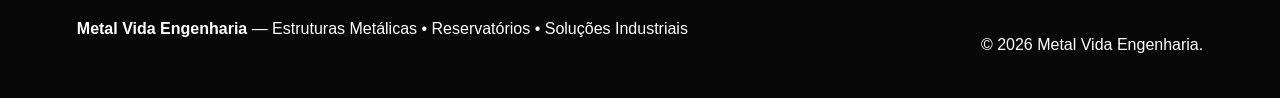
==== commit 41a82577: "Adiciona busca de produtos Metal Vida" ====
--- a/index.html
+++ b/index.html
@@ -11,7 +11,7 @@
 <meta property="og:title" content="Metal Vida Engenharia | Estruturas Metálicas e Reservatórios">
 <meta property="og:description" content="Projetos, fabricação e montagem de estruturas metálicas, reservatórios, galpões, coberturas e soluções industriais sob medida.">
 <style>
-:root{--bg:#080808;--ink:#f8fafc;--muted:#cbd5e1;--brand:#f5c542;--brand2:#b7791f;--dark:#111827;--card:#ffffff;--text:#172033;--line:#e2e8f0}*{box-sizing:border-box}html{scroll-behavior:smooth}body{margin:0;font-family:Arial,Helvetica,sans-serif;background:#f6f7fb;color:var(--text)}a{color:inherit;text-decoration:none}.topbar{position:sticky;top:0;z-index:20;background:#090909;color:white;display:flex;align-items:center;justify-content:space-between;padding:14px 26px;box-shadow:0 4px 20px rgba(0,0,0,.18)}.brand{display:flex;gap:10px;align-items:center}.brand-logo{width:44px;height:44px;border-radius:12px;background:linear-gradient(135deg,var(--brand),var(--brand2));color:#111;font-weight:900;display:grid;place-items:center}.brand-text strong{display:block;font-size:18px}.brand-text small{color:#d1d5db}.nav{display:flex;gap:18px;align-items:center}.nav a{font-weight:700;font-size:14px;color:#f8fafc}.nav a:hover{color:var(--brand)}.menu-btn{display:none;background:transparent;color:white;border:1px solid #444;border-radius:8px;padding:8px}.hero{min-height:620px;background:linear-gradient(135deg,#050505 0%,#151515 48%,#3a2605 100%);color:white;display:grid;grid-template-columns:1.4fr .8fr;gap:28px;align-items:center;padding:80px 6vw}.eyebrow{color:var(--brand);text-transform:uppercase;font-size:12px;letter-spacing:.16em;font-weight:800}.hero h1{font-size:clamp(34px,5vw,64px);line-height:1.02;margin:12px 0}.lead{font-size:20px;color:#e5e7eb;max-width:760px}.actions{display:flex;flex-wrap:wrap;gap:12px;margin-top:24px}.btn{display:inline-flex;align-items:center;justify-content:center;border-radius:999px;padding:12px 18px;font-weight:800;border:1px solid transparent;cursor:pointer}.btn.primary{background:var(--brand);color:#111}.btn.secondary{background:white;color:#111}.btn.ghost{border-color:#ffffff55;color:white}.btn.small{padding:9px 14px;font-size:13px}.hero-card{background:rgba(255,255,255,.08);border:1px solid rgba(255,255,255,.18);border-radius:26px;padding:26px;backdrop-filter:blur(8px)}.badge,.tag{display:inline-block;background:#fff7d6;color:#6b3f00;border-radius:999px;padding:6px 10px;font-weight:900;font-size:12px}.mini-shop{display:grid;gap:10px;margin:18px 0}.mini-shop a{background:#ffffff12;border:1px solid #ffffff25;border-radius:16px;padding:14px}.mini-shop strong{display:block}.mini-shop small{color:#d1d5db}.section{padding:72px 6vw}.section h2{font-size:clamp(28px,4vw,44px);margin:8px 0 16px}.section-intro{color:#64748b;max-width:850px}.trust-bar{display:grid;grid-template-columns:repeat(4,1fr);gap:12px;padding:20px 6vw;background:#111;color:white}.trust-bar article{background:#1f2937;border-radius:16px;padding:18px}.trust-bar strong{color:var(--brand);font-size:24px;display:block}.shop-grid,.grid.cards,.portfolio,.contact-grid{display:grid;grid-template-columns:repeat(4,1fr);gap:16px}.product-card,.cards article,.portfolio article,.contact-card{background:white;border:1px solid var(--line);border-radius:20px;padding:22px;box-shadow:0 8px 22px rgba(15,23,42,.06)}.dark{background:#111827;color:white}.dark .cards article{background:#1f2937;border-color:#374151}.two-col{display:grid;grid-template-columns:.9fr 1.1fr;gap:40px}.seal-row{display:flex;flex-wrap:wrap;gap:10px;margin-top:16px}.seal-row span{background:#ecfdf5;color:#065f46;border-radius:999px;padding:8px 12px;font-weight:700}.photo{height:160px;border-radius:18px;background:linear-gradient(135deg,#111827,#b7791f);color:white;display:grid;place-items:center;font-weight:900;margin-bottom:12px}.cta{background:linear-gradient(135deg,#111,#3a2605);color:white;text-align:center}.form-wrap{background:#fff}.form{background:#f8fafc;border:1px solid var(--line);border-radius:20px;padding:20px}.form label{font-size:13px;font-weight:800;color:#334155;display:block;margin-bottom:10px}.form input,.form select,.form textarea{width:100%;padding:12px;border:1px solid #cbd5e1;border-radius:10px;margin-top:5px}.contact-card strong,.contact-card span,.contact-card small{display:block}.contact-card span{color:#64748b;margin:6px 0}footer{background:#080808;color:white;padding:28px 6vw;display:flex;justify-content:space-between;gap:16px;flex-wrap:wrap}.whatsapp-float{position:fixed;right:18px;bottom:18px;background:#25d366;color:white;border-radius:999px;padding:14px 18px;font-weight:900;box-shadow:0 12px 30px rgba(0,0,0,.25);z-index:30}@media(max-width:900px){.menu-btn{display:block}.nav{display:none;position:absolute;top:72px;left:0;right:0;background:#090909;flex-direction:column;align-items:flex-start;padding:18px 26px}.nav.open{display:flex}.hero,.two-col{grid-template-columns:1fr}.trust-bar,.shop-grid,.grid.cards,.portfolio,.contact-grid{grid-template-columns:1fr}.section{padding:48px 18px}.hero{padding:60px 18px}.topbar{padding:12px 16px}}
+:root{--bg:#080808;--ink:#f8fafc;--muted:#cbd5e1;--brand:#f5c542;--brand2:#b7791f;--dark:#111827;--card:#ffffff;--text:#172033;--line:#e2e8f0}*{box-sizing:border-box}html{scroll-behavior:smooth}body{margin:0;font-family:Arial,Helvetica,sans-serif;background:#f6f7fb;color:var(--text)}a{color:inherit;text-decoration:none}.topbar{position:sticky;top:0;z-index:20;background:#090909;color:white;display:flex;align-items:center;justify-content:space-between;padding:14px 26px;box-shadow:0 4px 20px rgba(0,0,0,.18)}.brand{display:flex;gap:10px;align-items:center}.brand-logo{width:44px;height:44px;border-radius:12px;background:linear-gradient(135deg,var(--brand),var(--brand2));color:#111;font-weight:900;display:grid;place-items:center}.brand-text strong{display:block;font-size:18px}.brand-text small{color:#d1d5db}.nav{display:flex;gap:18px;align-items:center}.nav a{font-weight:700;font-size:14px;color:#f8fafc}.nav a:hover{color:var(--brand)}.menu-btn{display:none;background:transparent;color:white;border:1px solid #444;border-radius:8px;padding:8px}.hero{min-height:620px;background:linear-gradient(135deg,#050505 0%,#151515 48%,#3a2605 100%);color:white;display:grid;grid-template-columns:1.4fr .8fr;gap:28px;align-items:center;padding:80px 6vw}.eyebrow{color:var(--brand);text-transform:uppercase;font-size:12px;letter-spacing:.16em;font-weight:800}.hero h1{font-size:clamp(34px,5vw,64px);line-height:1.02;margin:12px 0}.lead{font-size:20px;color:#e5e7eb;max-width:760px}.actions{display:flex;flex-wrap:wrap;gap:12px;margin-top:24px}.btn{display:inline-flex;align-items:center;justify-content:center;border-radius:999px;padding:12px 18px;font-weight:800;border:1px solid transparent;cursor:pointer}.btn.primary{background:var(--brand);color:#111}.btn.secondary{background:white;color:#111}.btn.ghost{border-color:#ffffff55;color:white}.btn.small{padding:9px 14px;font-size:13px}.hero-card{background:rgba(255,255,255,.08);border:1px solid rgba(255,255,255,.18);border-radius:26px;padding:26px;backdrop-filter:blur(8px)}.badge,.tag{display:inline-block;background:#fff7d6;color:#6b3f00;border-radius:999px;padding:6px 10px;font-weight:900;font-size:12px}.mini-shop{display:grid;gap:10px;margin:18px 0}.mini-shop a{background:#ffffff12;border:1px solid #ffffff25;border-radius:16px;padding:14px}.mini-shop strong{display:block}.mini-shop small{color:#d1d5db}.section{padding:72px 6vw}.section h2{font-size:clamp(28px,4vw,44px);margin:8px 0 16px}.section-intro{color:#64748b;max-width:850px}.search-wrap{margin:26px 0 18px;background:white;border:1px solid var(--line);border-radius:20px;padding:18px;box-shadow:0 8px 22px rgba(15,23,42,.06)}.search-wrap label{display:block;font-weight:900;color:#334155;margin-bottom:8px}.search-wrap input{width:100%;padding:15px 16px;border:1px solid #cbd5e1;border-radius:14px;font-size:16px;outline:none}.search-wrap input:focus{border-color:var(--brand);box-shadow:0 0 0 3px rgba(245,197,66,.22)}.search-hint{display:block;color:#64748b;margin-top:8px;font-size:13px}.empty-products{display:none;background:#fff7d6;border:1px solid #f5c542;border-radius:16px;padding:16px;margin-top:14px;color:#6b3f00;font-weight:800}.trust-bar{display:grid;grid-template-columns:repeat(4,1fr);gap:12px;padding:20px 6vw;background:#111;color:white}.trust-bar article{background:#1f2937;border-radius:16px;padding:18px}.trust-bar strong{color:var(--brand);font-size:24px;display:block}.shop-grid,.grid.cards,.portfolio,.contact-grid{display:grid;grid-template-columns:repeat(4,1fr);gap:16px}.product-card,.cards article,.portfolio article,.contact-card{background:white;border:1px solid var(--line);border-radius:20px;padding:22px;box-shadow:0 8px 22px rgba(15,23,42,.06)}.dark{background:#111827;color:white}.dark .cards article{background:#1f2937;border-color:#374151}.two-col{display:grid;grid-template-columns:.9fr 1.1fr;gap:40px}.seal-row{display:flex;flex-wrap:wrap;gap:10px;margin-top:16px}.seal-row span{background:#ecfdf5;color:#065f46;border-radius:999px;padding:8px 12px;font-weight:700}.photo{height:160px;border-radius:18px;background:linear-gradient(135deg,#111827,#b7791f);color:white;display:grid;place-items:center;font-weight:900;margin-bottom:12px}.cta{background:linear-gradient(135deg,#111,#3a2605);color:white;text-align:center}.form-wrap{background:#fff}.form{background:#f8fafc;border:1px solid var(--line);border-radius:20px;padding:20px}.form label{font-size:13px;font-weight:800;color:#334155;display:block;margin-bottom:10px}.form input,.form select,.form textarea{width:100%;padding:12px;border:1px solid #cbd5e1;border-radius:10px;margin-top:5px}.contact-card strong,.contact-card span,.contact-card small{display:block}.contact-card span{color:#64748b;margin:6px 0}footer{background:#080808;color:white;padding:28px 6vw;display:flex;justify-content:space-between;gap:16px;flex-wrap:wrap}.whatsapp-float{position:fixed;right:18px;bottom:18px;background:#25d366;color:white;border-radius:999px;padding:14px 18px;font-weight:900;box-shadow:0 12px 30px rgba(0,0,0,.25);z-index:30}@media(max-width:900px){.menu-btn{display:block}.nav{display:none;position:absolute;top:72px;left:0;right:0;background:#090909;flex-direction:column;align-items:flex-start;padding:18px 26px}.nav.open{display:flex}.hero,.two-col{grid-template-columns:1fr}.trust-bar,.shop-grid,.grid.cards,.portfolio,.contact-grid{grid-template-columns:1fr}.section{padding:48px 18px}.hero{padding:60px 18px}.topbar{padding:12px 16px}}
 </style>
 </head>
 <body>
@@ -19,7 +19,7 @@
 <main id="inicio">
 <section class="hero"><div><p class="eyebrow">Engenharia • Fabricação • Montagem</p><h1>Estruturas metálicas e soluções industriais com atendimento técnico.</h1><p class="lead">Projetos, fabricação, reservatórios, galpões, coberturas e peças sob medida com foco em segurança, acabamento e prazo.</p><div class="actions"><a class="btn primary" data-whatsapp="paulo" href="#">Solicitar orçamento</a><a class="btn secondary" href="#comprar">Ir para loja online</a><a class="btn ghost" href="orcamento/">Abrir sistema</a></div></div><aside class="hero-card"><span class="badge">Loja online</span><h2>Compra e orçamento pelo WhatsApp.</h2><div class="mini-shop"><a data-buy="Chapas metálicas" href="#"><strong>Chapas metálicas</strong><small>consultar medidas</small></a><a data-buy="Reservatórios metálicos" href="#"><strong>Reservatórios</strong><small>sob medida</small></a><a data-buy="Galpões e coberturas" href="#"><strong>Galpões e coberturas</strong><small>proposta técnica</small></a></div></aside></section>
 <section class="trust-bar"><article><strong>01</strong><span>Atendimento técnico</span></article><article><strong>02</strong><span>Fabricação sob medida</span></article><article><strong>03</strong><span>Obras e soluções industriais</span></article><article><strong>04</strong><span>Compra rápida pelo WhatsApp</span></article></section>
-<section id="comprar" class="section shop"><p class="eyebrow">Loja online</p><h2>Compra rápida e orçamento direto com o comercial</h2><p class="section-intro">Escolha uma categoria e envie a mensagem pronta pelo WhatsApp. O vendedor confirma medida, disponibilidade, prazo, forma de pagamento, retirada ou entrega.</p><div class="shop-grid"><article class="product-card"><span class="tag">Material</span><h3>Chapas metálicas</h3><p>Consulte chapas, medidas, espessuras e condições comerciais.</p><a class="btn primary small" data-buy="Chapas metálicas" href="#">Comprar pelo WhatsApp</a></article><article class="product-card"><span class="tag">Indústria</span><h3>Reservatórios metálicos</h3><p>Orçamento para reservatórios sob medida e soluções industriais.</p><a class="btn primary small" data-buy="Reservatórios metálicos" href="#">Solicitar proposta</a></article><article class="product-card"><span class="tag">Obra</span><h3>Galpões e coberturas</h3><p>Projeto, fabricação e montagem de estruturas para sua obra.</p><a class="btn primary small" data-buy="Galpões e coberturas" href="#">Pedir orçamento</a></article><article class="product-card"><span class="tag">Sob medida</span><h3>Serralheria industrial</h3><p>Escadas, guarda-corpos, portões, bases, suportes e peças especiais.</p><a class="btn primary small" data-buy="Serralheria industrial" href="#">Falar com vendedor</a></article></div></section>
+<section id="comprar" class="section shop"><p class="eyebrow">Loja online</p><h2>Compra rápida e orçamento direto com o comercial</h2><p class="section-intro">Escolha uma categoria e envie a mensagem pronta pelo WhatsApp. O vendedor confirma medida, disponibilidade, prazo, forma de pagamento, retirada ou entrega.</p><div class="search-wrap"><label for="productSearch">Buscar produto ou serviço</label><input id="productSearch" type="search" placeholder="Digite: chapa, reservatório, galpão, cobertura, mezanino, serralheria..."><span class="search-hint">A busca filtra os produtos abaixo na hora. Se não encontrar, clique no WhatsApp e peça orçamento sob medida.</span></div><div id="emptyProducts" class="empty-products">Não encontrei esse item na lista. Clique no WhatsApp e peça um orçamento sob medida.</div><div class="shop-grid" id="productGrid"><article class="product-card" data-search="chapa chapas metálicas metal aço ferro material corte dobra espessura medida"><span class="tag">Material</span><h3>Chapas metálicas</h3><p>Consulte chapas, medidas, espessuras e condições comerciais.</p><a class="btn primary small" data-buy="Chapas metálicas" href="#">Comprar pelo WhatsApp</a></article><article class="product-card" data-search="reservatório reservatorios reservatórios metálicos tanque caixa agua armazenamento industrial rural sob medida"><span class="tag">Indústria</span><h3>Reservatórios metálicos</h3><p>Orçamento para reservatórios sob medida e soluções industriais.</p><a class="btn primary small" data-buy="Reservatórios metálicos" href="#">Solicitar proposta</a></article><article class="product-card" data-search="galpão galpoes galpões cobertura coberturas estrutura metálica obra barracão telhado montagem"><span class="tag">Obra</span><h3>Galpões e coberturas</h3><p>Projeto, fabricação e montagem de estruturas para sua obra.</p><a class="btn primary small" data-buy="Galpões e coberturas" href="#">Pedir orçamento</a></article><article class="product-card" data-search="serralheria industrial escada guarda-corpo portão portao base suporte peça especial sob medida"><span class="tag">Sob medida</span><h3>Serralheria industrial</h3><p>Escadas, guarda-corpos, portões, bases, suportes e peças especiais.</p><a class="btn primary small" data-buy="Serralheria industrial" href="#">Falar com vendedor</a></article><article class="product-card" data-search="mezanino plataforma piso metálico estrutura segundo piso aproveitamento espaço"><span class="tag">Estrutura</span><h3>Mezaninos e plataformas</h3><p>Estruturas para aproveitamento de espaço, áreas técnicas e plataformas de acesso.</p><a class="btn primary small" data-buy="Mezaninos e plataformas" href="#">Solicitar orçamento</a></article><article class="product-card" data-search="corte dobra calandra solda fabricação peça sob medida aço metalurgia"><span class="tag">Serviço</span><h3>Corte, dobra e fabricação</h3><p>Serviços sob medida para peças metálicas, suportes, bases e componentes industriais.</p><a class="btn primary small" data-buy="Corte, dobra e fabricação" href="#">Consultar serviço</a></article></div></section>
 <section id="sobre" class="section two-col"><div><p class="eyebrow">Sobre a Metal Vida</p><h2>Empresa preparada para atender clientes que exigem seriedade, segurança e acabamento.</h2></div><div><p>A Metal Vida Engenharia atua com estruturas metálicas, reservatórios, coberturas, galpões, mezaninos, serralheria industrial e soluções em aço para demandas comerciais, industriais, rurais e residenciais.</p><p>Nosso foco é entregar soluções bem planejadas, resistentes e alinhadas à necessidade real do cliente, desde a orientação inicial até a fabricação e montagem.</p><div class="seal-row"><span>✓ Atendimento consultivo</span><span>✓ Solução sob medida</span><span>✓ Foco em prazo e qualidade</span></div></div></section>
 <section id="servicos" class="section dark"><p class="eyebrow">Serviços</p><h2>Soluções completas em metalurgia, engenharia e montagem</h2><div class="grid cards"><article><h3>Estruturas metálicas</h3><p>Estruturas para obras industriais, comerciais, rurais e residenciais.</p></article><article><h3>Galpões e coberturas</h3><p>Projetos para armazenagem, produção, pátios, áreas externas e expansão operacional.</p></article><article><h3>Reservatórios metálicos</h3><p>Reservatórios para uso industrial, rural e soluções especiais conforme demanda.</p></article><article><h3>Mezaninos e plataformas</h3><p>Aproveitamento de espaço com estrutura resistente, funcionalidade e segurança.</p></article></div></section>
 <section id="portfolio" class="section"><p class="eyebrow">Portfólio</p><h2>Trabalhos que demonstram capacidade técnica e presença industrial</h2><div class="portfolio"><article><div class="photo">Estruturas</div><h3>Estruturas metálicas industriais</h3><p>Fabricação e montagem para empresas, áreas produtivas e ampliações operacionais.</p></article><article><div class="photo">Reservatórios</div><h3>Reservatórios metálicos</h3><p>Soluções robustas para armazenamento, uso rural, comercial e industrial.</p></article><article><div class="photo">Galpões</div><h3>Galpões e coberturas</h3><p>Estruturas para logística, produção, garagem, depósito e áreas abertas.</p></article></div></section>
@@ -33,6 +33,11 @@
 document.querySelector('.menu-btn').addEventListener('click',()=>document.querySelector('.nav').classList.toggle('open'));
 document.querySelectorAll('[data-whatsapp]').forEach(a=>a.addEventListener('click',e=>{e.preventDefault();let p=phones[a.dataset.whatsapp]||phones.paulo;openWhatsApp(p,'Olá, vim pelo site da Metal Vida e gostaria de atendimento.')}));
 document.querySelectorAll('[data-buy]').forEach(a=>a.addEventListener('click',e=>{e.preventDefault();openWhatsApp(phones.paulo,'Olá, tenho interesse em '+a.dataset.buy+'. Pode me passar informações?')}));
+const searchInput=document.getElementById('productSearch');
+const emptyProducts=document.getElementById('emptyProducts');
+const productCards=[...document.querySelectorAll('.product-card')];
+function normalizeText(t){return (t||'').toLowerCase().normalize('NFD').replace(/[\u0300-\u036f]/g,'')}
+if(searchInput){searchInput.addEventListener('input',()=>{let q=normalizeText(searchInput.value);let visible=0;productCards.forEach(card=>{let hay=normalizeText(card.innerText+' '+(card.dataset.search||''));let show=!q||hay.includes(q);card.style.display=show?'block':'none';if(show)visible++});emptyProducts.style.display=q&&visible===0?'block':'none'})}
 document.getElementById('quoteForm').addEventListener('submit',e=>{e.preventDefault();let f=new FormData(e.target);let msg=`Solicitação de orçamento Metal Vida
 Nome: ${f.get('nome')}
 Empresa: ${f.get('empresa')}
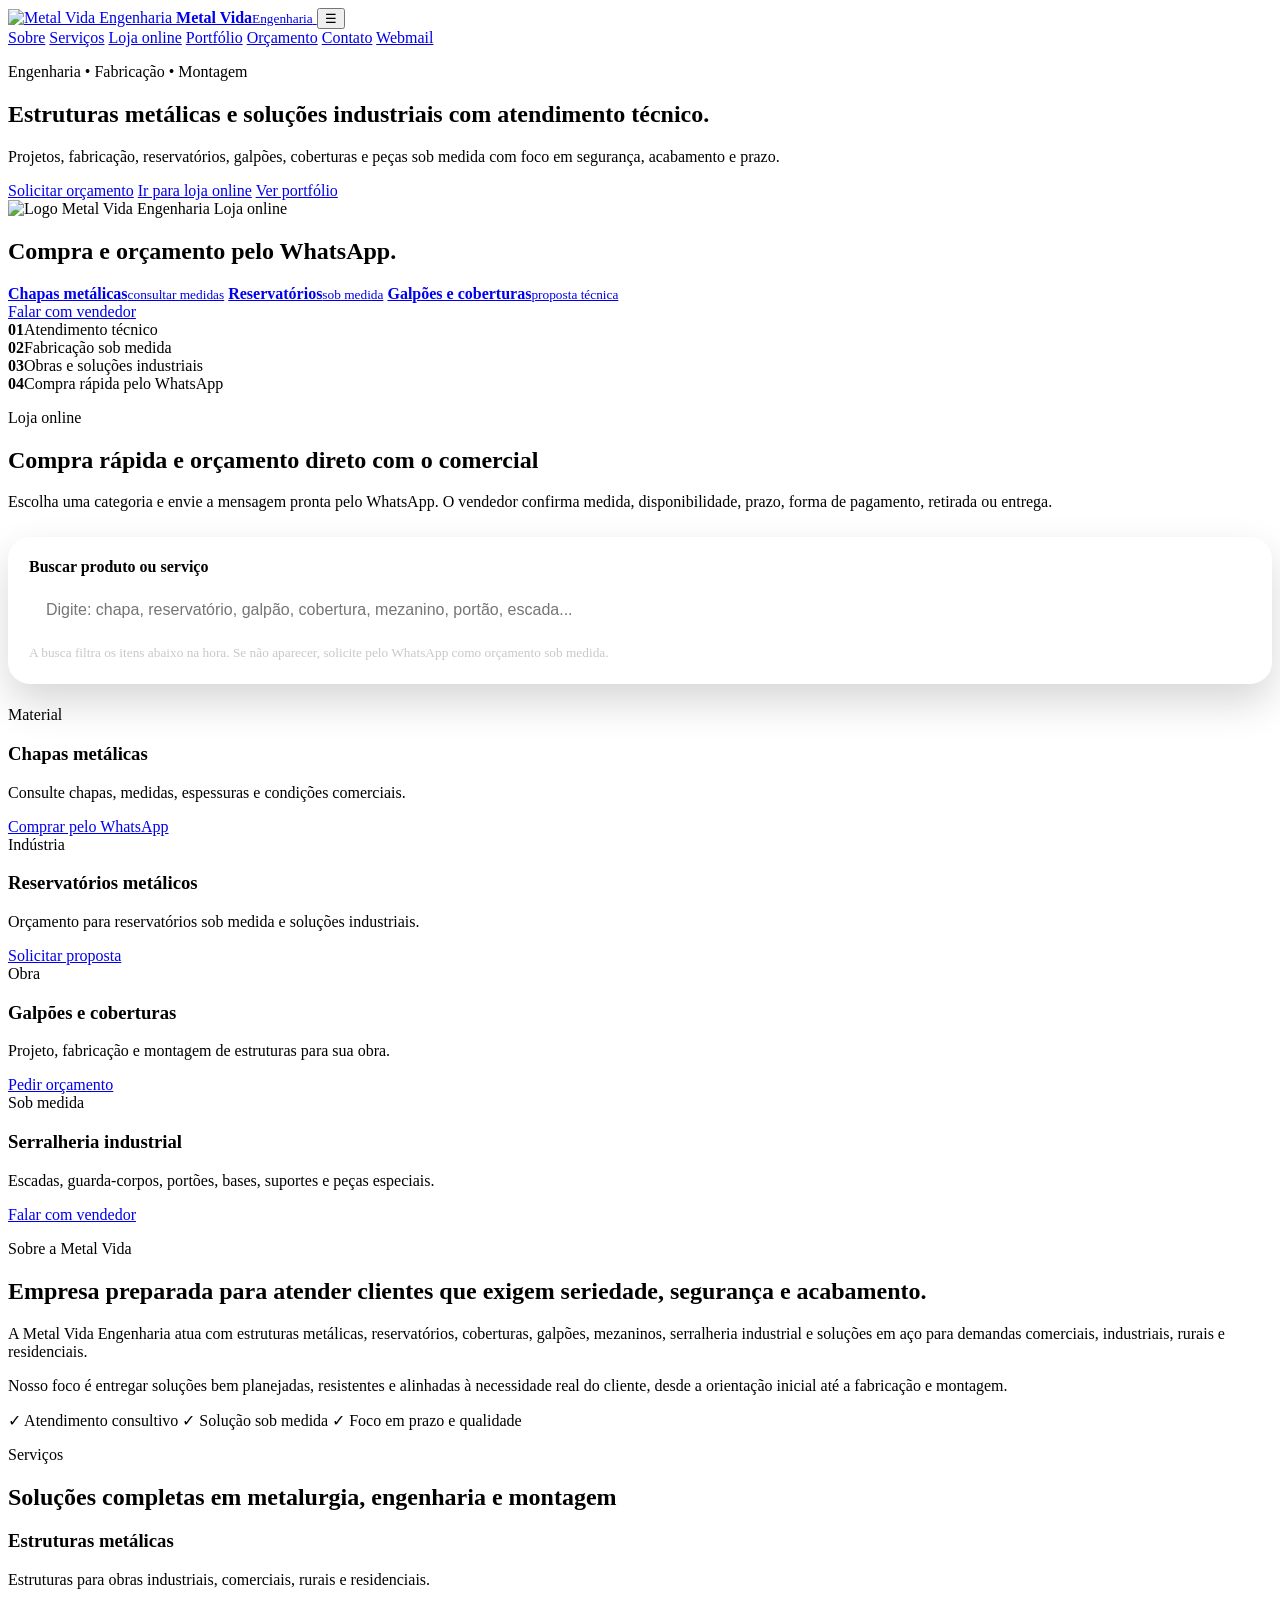
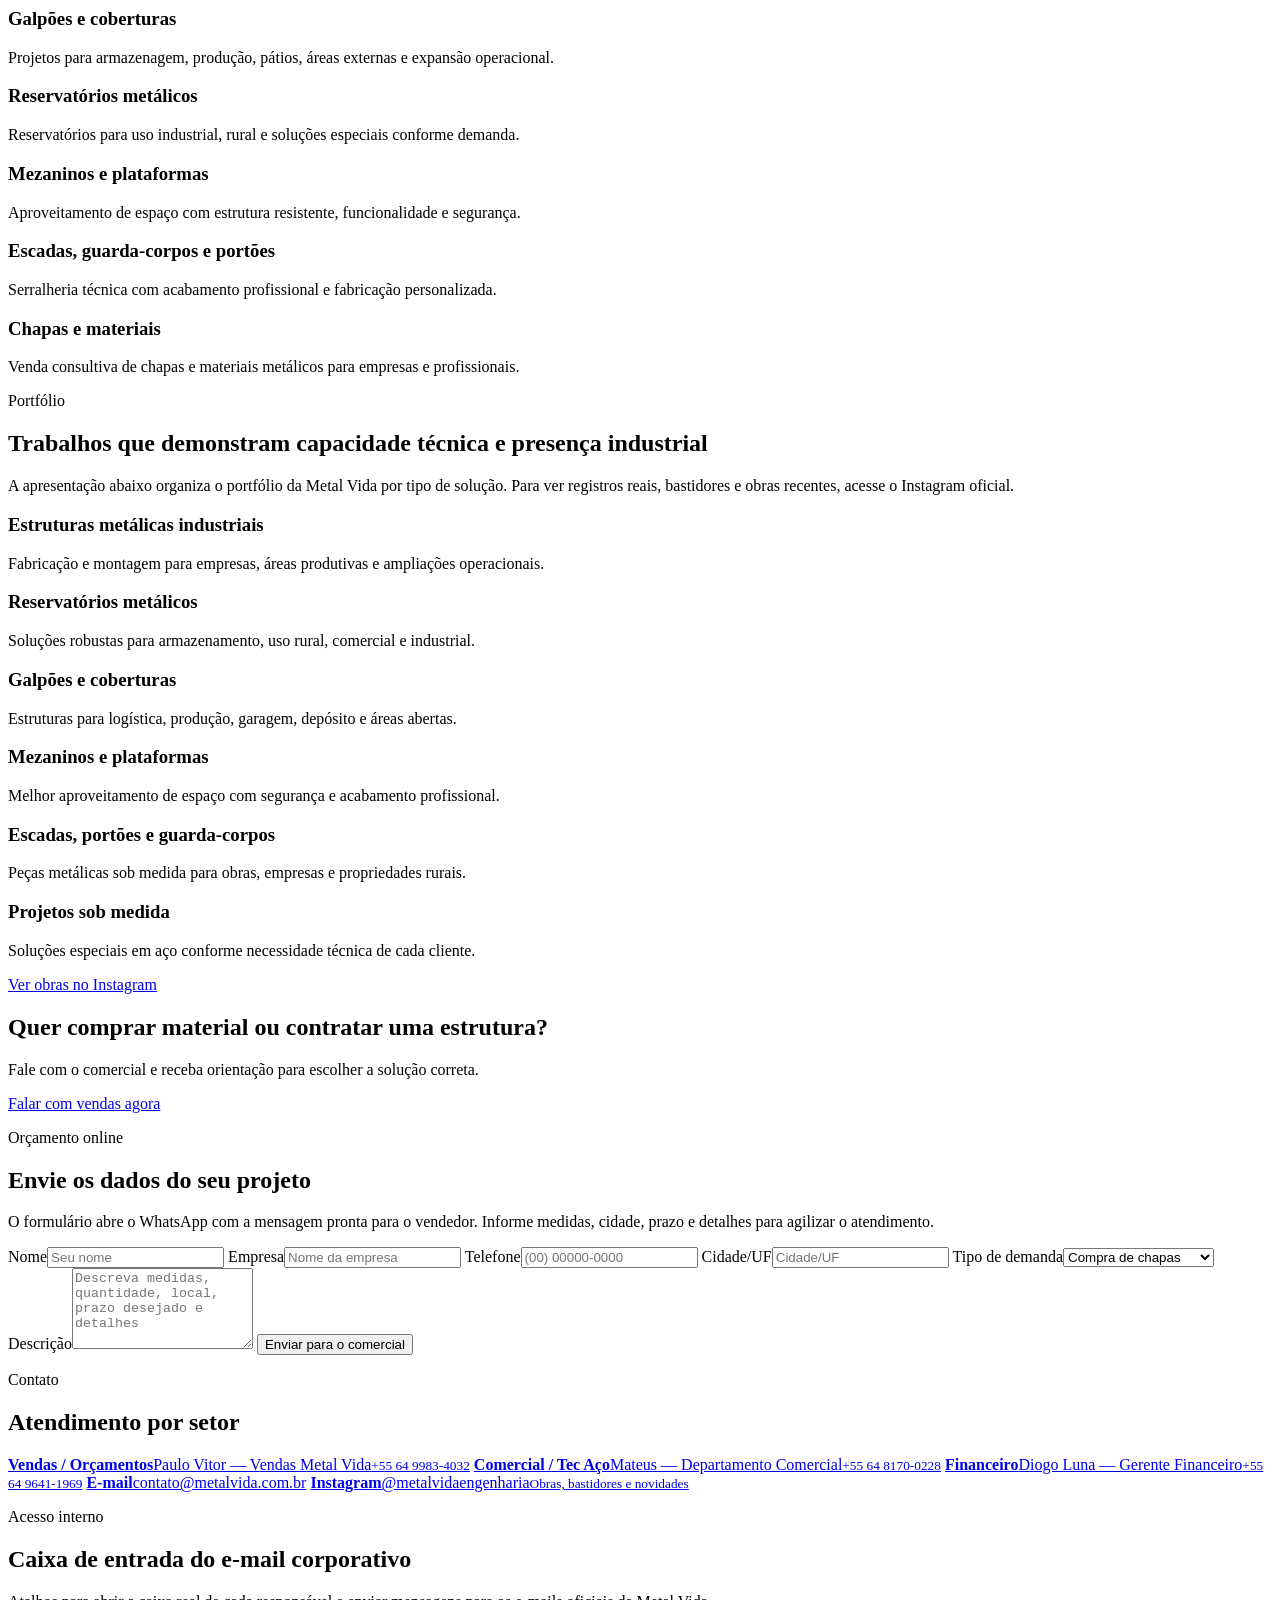
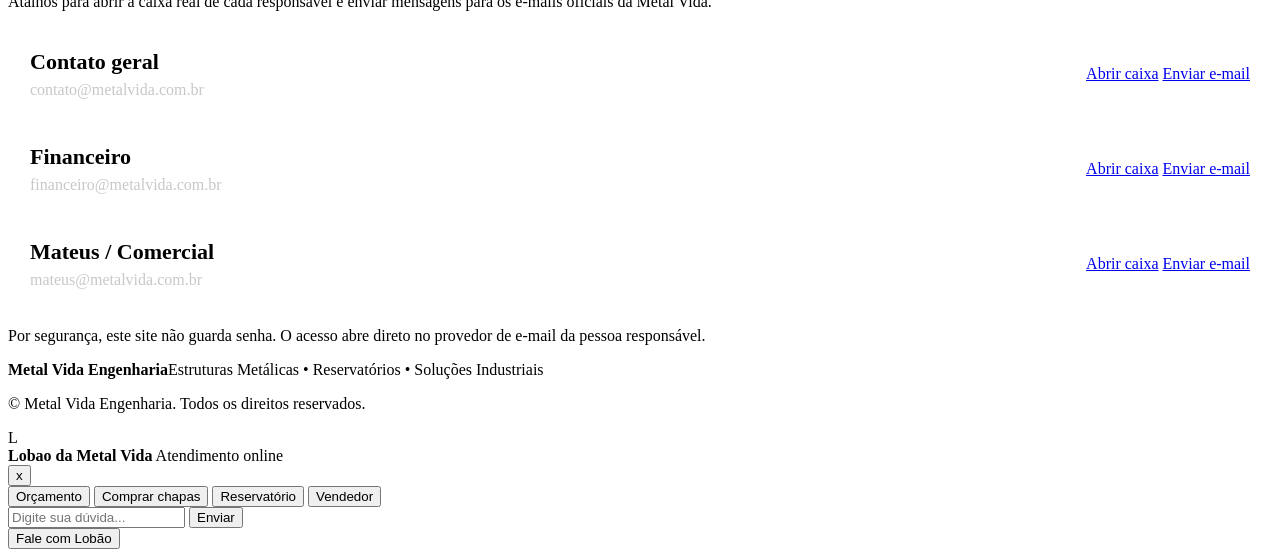
==== commit 099828f7: "Aplica HTML atual com busca de produtos" ====
--- a/index.html
+++ b/index.html
@@ -1,51 +1,297 @@
-<!doctype html>
-<html lang="pt-BR">
-<head>
-<meta charset="utf-8">
-<meta name="viewport" content="width=device-width,initial-scale=1">
-<title>Metal Vida Engenharia | Estruturas Metálicas, Reservatórios e Galpões</title>
-<meta name="description" content="Metal Vida Engenharia em Rio Verde: estruturas metálicas, reservatórios, galpões, coberturas, chapas, mezaninos e soluções industriais sob medida.">
-<link rel="canonical" href="https://www.metalvida.com.br/">
-<meta property="og:type" content="website">
-<meta property="og:url" content="https://www.metalvida.com.br/">
-<meta property="og:title" content="Metal Vida Engenharia | Estruturas Metálicas e Reservatórios">
-<meta property="og:description" content="Projetos, fabricação e montagem de estruturas metálicas, reservatórios, galpões, coberturas e soluções industriais sob medida.">
-<style>
-:root{--bg:#080808;--ink:#f8fafc;--muted:#cbd5e1;--brand:#f5c542;--brand2:#b7791f;--dark:#111827;--card:#ffffff;--text:#172033;--line:#e2e8f0}*{box-sizing:border-box}html{scroll-behavior:smooth}body{margin:0;font-family:Arial,Helvetica,sans-serif;background:#f6f7fb;color:var(--text)}a{color:inherit;text-decoration:none}.topbar{position:sticky;top:0;z-index:20;background:#090909;color:white;display:flex;align-items:center;justify-content:space-between;padding:14px 26px;box-shadow:0 4px 20px rgba(0,0,0,.18)}.brand{display:flex;gap:10px;align-items:center}.brand-logo{width:44px;height:44px;border-radius:12px;background:linear-gradient(135deg,var(--brand),var(--brand2));color:#111;font-weight:900;display:grid;place-items:center}.brand-text strong{display:block;font-size:18px}.brand-text small{color:#d1d5db}.nav{display:flex;gap:18px;align-items:center}.nav a{font-weight:700;font-size:14px;color:#f8fafc}.nav a:hover{color:var(--brand)}.menu-btn{display:none;background:transparent;color:white;border:1px solid #444;border-radius:8px;padding:8px}.hero{min-height:620px;background:linear-gradient(135deg,#050505 0%,#151515 48%,#3a2605 100%);color:white;display:grid;grid-template-columns:1.4fr .8fr;gap:28px;align-items:center;padding:80px 6vw}.eyebrow{color:var(--brand);text-transform:uppercase;font-size:12px;letter-spacing:.16em;font-weight:800}.hero h1{font-size:clamp(34px,5vw,64px);line-height:1.02;margin:12px 0}.lead{font-size:20px;color:#e5e7eb;max-width:760px}.actions{display:flex;flex-wrap:wrap;gap:12px;margin-top:24px}.btn{display:inline-flex;align-items:center;justify-content:center;border-radius:999px;padding:12px 18px;font-weight:800;border:1px solid transparent;cursor:pointer}.btn.primary{background:var(--brand);color:#111}.btn.secondary{background:white;color:#111}.btn.ghost{border-color:#ffffff55;color:white}.btn.small{padding:9px 14px;font-size:13px}.hero-card{background:rgba(255,255,255,.08);border:1px solid rgba(255,255,255,.18);border-radius:26px;padding:26px;backdrop-filter:blur(8px)}.badge,.tag{display:inline-block;background:#fff7d6;color:#6b3f00;border-radius:999px;padding:6px 10px;font-weight:900;font-size:12px}.mini-shop{display:grid;gap:10px;margin:18px 0}.mini-shop a{background:#ffffff12;border:1px solid #ffffff25;border-radius:16px;padding:14px}.mini-shop strong{display:block}.mini-shop small{color:#d1d5db}.section{padding:72px 6vw}.section h2{font-size:clamp(28px,4vw,44px);margin:8px 0 16px}.section-intro{color:#64748b;max-width:850px}.search-wrap{margin:26px 0 18px;background:white;border:1px solid var(--line);border-radius:20px;padding:18px;box-shadow:0 8px 22px rgba(15,23,42,.06)}.search-wrap label{display:block;font-weight:900;color:#334155;margin-bottom:8px}.search-wrap input{width:100%;padding:15px 16px;border:1px solid #cbd5e1;border-radius:14px;font-size:16px;outline:none}.search-wrap input:focus{border-color:var(--brand);box-shadow:0 0 0 3px rgba(245,197,66,.22)}.search-hint{display:block;color:#64748b;margin-top:8px;font-size:13px}.empty-products{display:none;background:#fff7d6;border:1px solid #f5c542;border-radius:16px;padding:16px;margin-top:14px;color:#6b3f00;font-weight:800}.trust-bar{display:grid;grid-template-columns:repeat(4,1fr);gap:12px;padding:20px 6vw;background:#111;color:white}.trust-bar article{background:#1f2937;border-radius:16px;padding:18px}.trust-bar strong{color:var(--brand);font-size:24px;display:block}.shop-grid,.grid.cards,.portfolio,.contact-grid{display:grid;grid-template-columns:repeat(4,1fr);gap:16px}.product-card,.cards article,.portfolio article,.contact-card{background:white;border:1px solid var(--line);border-radius:20px;padding:22px;box-shadow:0 8px 22px rgba(15,23,42,.06)}.dark{background:#111827;color:white}.dark .cards article{background:#1f2937;border-color:#374151}.two-col{display:grid;grid-template-columns:.9fr 1.1fr;gap:40px}.seal-row{display:flex;flex-wrap:wrap;gap:10px;margin-top:16px}.seal-row span{background:#ecfdf5;color:#065f46;border-radius:999px;padding:8px 12px;font-weight:700}.photo{height:160px;border-radius:18px;background:linear-gradient(135deg,#111827,#b7791f);color:white;display:grid;place-items:center;font-weight:900;margin-bottom:12px}.cta{background:linear-gradient(135deg,#111,#3a2605);color:white;text-align:center}.form-wrap{background:#fff}.form{background:#f8fafc;border:1px solid var(--line);border-radius:20px;padding:20px}.form label{font-size:13px;font-weight:800;color:#334155;display:block;margin-bottom:10px}.form input,.form select,.form textarea{width:100%;padding:12px;border:1px solid #cbd5e1;border-radius:10px;margin-top:5px}.contact-card strong,.contact-card span,.contact-card small{display:block}.contact-card span{color:#64748b;margin:6px 0}footer{background:#080808;color:white;padding:28px 6vw;display:flex;justify-content:space-between;gap:16px;flex-wrap:wrap}.whatsapp-float{position:fixed;right:18px;bottom:18px;background:#25d366;color:white;border-radius:999px;padding:14px 18px;font-weight:900;box-shadow:0 12px 30px rgba(0,0,0,.25);z-index:30}@media(max-width:900px){.menu-btn{display:block}.nav{display:none;position:absolute;top:72px;left:0;right:0;background:#090909;flex-direction:column;align-items:flex-start;padding:18px 26px}.nav.open{display:flex}.hero,.two-col{grid-template-columns:1fr}.trust-bar,.shop-grid,.grid.cards,.portfolio,.contact-grid{grid-template-columns:1fr}.section{padding:48px 18px}.hero{padding:60px 18px}.topbar{padding:12px 16px}}
-</style>
+<!DOCTYPE html>
+<html lang="pt-BR"><head>
+  <meta charset="utf-8" />
+  <meta name="viewport" content="width=device-width, initial-scale=1" />
+  <title>Metal Vida Engenharia | Estruturas Metálicas, Reservatórios e Compra Online</title>
+  <meta name="description" content="Metal Vida Engenharia: estruturas metálicas, reservatórios, galpões, coberturas, chapas, mezaninos e soluções industriais sob medida. Solicite orçamento ou compre pelo WhatsApp." />
+  <meta name="theme-color" content="#080808" />
+  <link rel="canonical" href="https://www.metalvida.com.br/" />
+  <meta property="og:title" content="Metal Vida Engenharia" />
+  <meta property="og:description" content="Estruturas metálicas, reservatórios, soluções industriais e compra online pelo WhatsApp." />
+  <meta property="og:url" content="https://www.metalvida.com.br/" />
+  <meta property="og:type" content="website" />
+  <meta property="og:image" content="https://www.metalvida.com.br/assets/logo-metalvida.png" />
+  <link rel="icon" href="assets/favicon.svg" type="image/svg+xml" />
+  <link rel="stylesheet" href="assets/styles.css?v=20260619-6" />
+  <style>
+    .email-box{display:grid;gap:0;padding:0;overflow:hidden}
+    .email-route{display:flex;align-items:center;justify-content:space-between;gap:22px;padding:22px;border-bottom:1px solid rgba(255,255,255,.14)}
+    .email-route:last-child{border-bottom:0}
+    .email-route strong{display:block;font-size:22px;margin-bottom:6px}
+    .email-route span{color:#c8c8c8}
+    .product-search-box{margin:26px 0 22px;padding:20px;border:1px solid rgba(255,255,255,.14);border-radius:22px;background:rgba(255,255,255,.06);box-shadow:0 18px 40px rgba(0,0,0,.16)}
+    .product-search-box label{display:block;font-weight:800;margin-bottom:9px}
+    .product-search-box input{width:100%;border:1px solid rgba(255,255,255,.18);border-radius:16px;padding:15px 16px;font-size:16px;background:#fff;color:#111;outline:none}
+    .product-search-box input:focus{border-color:#f5c542;box-shadow:0 0 0 3px rgba(245,197,66,.25)}
+    .product-search-box small{display:block;margin-top:9px;color:#c8c8c8;line-height:1.4}
+    .product-empty{display:none;margin:0 0 20px;padding:16px;border-radius:16px;background:#fff7d6;color:#573a00;font-weight:800}
+    @media(max-width:900px){.email-route{align-items:stretch;flex-direction:column}.email-actions .btn{width:100%}}
+  </style>
 </head>
 <body>
-<header class="topbar"><a class="brand" href="#inicio"><span class="brand-logo">MV</span><span class="brand-text"><strong>Metal Vida</strong><small>Engenharia</small></span></a><button class="menu-btn" type="button" aria-label="Abrir menu">☰</button><nav class="nav"><a href="#sobre">Sobre</a><a href="#servicos">Serviços</a><a href="#comprar">Loja online</a><a href="#portfolio">Portfólio</a><a href="#orcamento">Orçamento</a><a href="orcamento/">Sistema</a><a href="#contato">Contato</a></nav></header>
-<main id="inicio">
-<section class="hero"><div><p class="eyebrow">Engenharia • Fabricação • Montagem</p><h1>Estruturas metálicas e soluções industriais com atendimento técnico.</h1><p class="lead">Projetos, fabricação, reservatórios, galpões, coberturas e peças sob medida com foco em segurança, acabamento e prazo.</p><div class="actions"><a class="btn primary" data-whatsapp="paulo" href="#">Solicitar orçamento</a><a class="btn secondary" href="#comprar">Ir para loja online</a><a class="btn ghost" href="orcamento/">Abrir sistema</a></div></div><aside class="hero-card"><span class="badge">Loja online</span><h2>Compra e orçamento pelo WhatsApp.</h2><div class="mini-shop"><a data-buy="Chapas metálicas" href="#"><strong>Chapas metálicas</strong><small>consultar medidas</small></a><a data-buy="Reservatórios metálicos" href="#"><strong>Reservatórios</strong><small>sob medida</small></a><a data-buy="Galpões e coberturas" href="#"><strong>Galpões e coberturas</strong><small>proposta técnica</small></a></div></aside></section>
-<section class="trust-bar"><article><strong>01</strong><span>Atendimento técnico</span></article><article><strong>02</strong><span>Fabricação sob medida</span></article><article><strong>03</strong><span>Obras e soluções industriais</span></article><article><strong>04</strong><span>Compra rápida pelo WhatsApp</span></article></section>
-<section id="comprar" class="section shop"><p class="eyebrow">Loja online</p><h2>Compra rápida e orçamento direto com o comercial</h2><p class="section-intro">Escolha uma categoria e envie a mensagem pronta pelo WhatsApp. O vendedor confirma medida, disponibilidade, prazo, forma de pagamento, retirada ou entrega.</p><div class="search-wrap"><label for="productSearch">Buscar produto ou serviço</label><input id="productSearch" type="search" placeholder="Digite: chapa, reservatório, galpão, cobertura, mezanino, serralheria..."><span class="search-hint">A busca filtra os produtos abaixo na hora. Se não encontrar, clique no WhatsApp e peça orçamento sob medida.</span></div><div id="emptyProducts" class="empty-products">Não encontrei esse item na lista. Clique no WhatsApp e peça um orçamento sob medida.</div><div class="shop-grid" id="productGrid"><article class="product-card" data-search="chapa chapas metálicas metal aço ferro material corte dobra espessura medida"><span class="tag">Material</span><h3>Chapas metálicas</h3><p>Consulte chapas, medidas, espessuras e condições comerciais.</p><a class="btn primary small" data-buy="Chapas metálicas" href="#">Comprar pelo WhatsApp</a></article><article class="product-card" data-search="reservatório reservatorios reservatórios metálicos tanque caixa agua armazenamento industrial rural sob medida"><span class="tag">Indústria</span><h3>Reservatórios metálicos</h3><p>Orçamento para reservatórios sob medida e soluções industriais.</p><a class="btn primary small" data-buy="Reservatórios metálicos" href="#">Solicitar proposta</a></article><article class="product-card" data-search="galpão galpoes galpões cobertura coberturas estrutura metálica obra barracão telhado montagem"><span class="tag">Obra</span><h3>Galpões e coberturas</h3><p>Projeto, fabricação e montagem de estruturas para sua obra.</p><a class="btn primary small" data-buy="Galpões e coberturas" href="#">Pedir orçamento</a></article><article class="product-card" data-search="serralheria industrial escada guarda-corpo portão portao base suporte peça especial sob medida"><span class="tag">Sob medida</span><h3>Serralheria industrial</h3><p>Escadas, guarda-corpos, portões, bases, suportes e peças especiais.</p><a class="btn primary small" data-buy="Serralheria industrial" href="#">Falar com vendedor</a></article><article class="product-card" data-search="mezanino plataforma piso metálico estrutura segundo piso aproveitamento espaço"><span class="tag">Estrutura</span><h3>Mezaninos e plataformas</h3><p>Estruturas para aproveitamento de espaço, áreas técnicas e plataformas de acesso.</p><a class="btn primary small" data-buy="Mezaninos e plataformas" href="#">Solicitar orçamento</a></article><article class="product-card" data-search="corte dobra calandra solda fabricação peça sob medida aço metalurgia"><span class="tag">Serviço</span><h3>Corte, dobra e fabricação</h3><p>Serviços sob medida para peças metálicas, suportes, bases e componentes industriais.</p><a class="btn primary small" data-buy="Corte, dobra e fabricação" href="#">Consultar serviço</a></article></div></section>
-<section id="sobre" class="section two-col"><div><p class="eyebrow">Sobre a Metal Vida</p><h2>Empresa preparada para atender clientes que exigem seriedade, segurança e acabamento.</h2></div><div><p>A Metal Vida Engenharia atua com estruturas metálicas, reservatórios, coberturas, galpões, mezaninos, serralheria industrial e soluções em aço para demandas comerciais, industriais, rurais e residenciais.</p><p>Nosso foco é entregar soluções bem planejadas, resistentes e alinhadas à necessidade real do cliente, desde a orientação inicial até a fabricação e montagem.</p><div class="seal-row"><span>✓ Atendimento consultivo</span><span>✓ Solução sob medida</span><span>✓ Foco em prazo e qualidade</span></div></div></section>
-<section id="servicos" class="section dark"><p class="eyebrow">Serviços</p><h2>Soluções completas em metalurgia, engenharia e montagem</h2><div class="grid cards"><article><h3>Estruturas metálicas</h3><p>Estruturas para obras industriais, comerciais, rurais e residenciais.</p></article><article><h3>Galpões e coberturas</h3><p>Projetos para armazenagem, produção, pátios, áreas externas e expansão operacional.</p></article><article><h3>Reservatórios metálicos</h3><p>Reservatórios para uso industrial, rural e soluções especiais conforme demanda.</p></article><article><h3>Mezaninos e plataformas</h3><p>Aproveitamento de espaço com estrutura resistente, funcionalidade e segurança.</p></article></div></section>
-<section id="portfolio" class="section"><p class="eyebrow">Portfólio</p><h2>Trabalhos que demonstram capacidade técnica e presença industrial</h2><div class="portfolio"><article><div class="photo">Estruturas</div><h3>Estruturas metálicas industriais</h3><p>Fabricação e montagem para empresas, áreas produtivas e ampliações operacionais.</p></article><article><div class="photo">Reservatórios</div><h3>Reservatórios metálicos</h3><p>Soluções robustas para armazenamento, uso rural, comercial e industrial.</p></article><article><div class="photo">Galpões</div><h3>Galpões e coberturas</h3><p>Estruturas para logística, produção, garagem, depósito e áreas abertas.</p></article></div></section>
-<section class="section cta"><h2>Quer comprar material ou contratar uma estrutura?</h2><p>Fale com o comercial e receba orientação para escolher a solução correta.</p><a class="btn primary" data-whatsapp="paulo" href="#">Falar com vendas agora</a></section>
-<section id="orcamento" class="section two-col form-wrap"><div><p class="eyebrow">Orçamento online</p><h2>Envie os dados do seu projeto</h2><p>O formulário abre o WhatsApp com a mensagem pronta para o vendedor. Também temos o sistema interno de orçamento.</p><div class="actions"><a class="btn primary" href="orcamento/">Abrir sistema de orçamento</a></div></div><form id="quoteForm" class="form"><label>Nome<input name="nome" required placeholder="Seu nome"></label><label>Empresa<input name="empresa" placeholder="Nome da empresa"></label><label>Telefone<input name="telefone" required placeholder="(00) 00000-0000"></label><label>Cidade/UF<input name="cidade" placeholder="Cidade/UF"></label><label>Tipo de demanda<select name="servico"><option>Compra de chapas</option><option>Galpão metálico</option><option>Reservatório metálico</option><option>Cobertura metálica</option><option>Mezanino</option><option>Serralheria industrial</option></select></label><label>Descrição<textarea name="descricao" rows="5" placeholder="Descreva medidas, quantidade, local, prazo desejado e detalhes"></textarea></label><button class="btn primary" type="submit">Enviar para o comercial</button></form></section>
-<section id="contato" class="section contact"><p class="eyebrow">Contato</p><h2>Atendimento por setor</h2><div class="contact-grid"><a class="contact-card" data-whatsapp="paulo" href="#"><strong>Vendas / Orçamentos</strong><span>Paulo Vitor — Vendas Metal Vida</span><small>+55 64 9983-4032</small></a><a class="contact-card" data-whatsapp="mateus" href="#"><strong>Comercial / Tec Aço</strong><span>Mateus — Departamento Comercial</span><small>+55 64 8170-0228</small></a><a class="contact-card" data-whatsapp="financeiro" href="#"><strong>Financeiro</strong><span>Diogo Luna — Gerente Financeiro</span><small>+55 64 9641-1969</small></a><a class="contact-card" href="mailto:contato@metalvida.com.br"><strong>E-mail</strong><span>contato@metalvida.com.br</span></a></div></section>
-</main><footer><div><strong>Metal Vida Engenharia</strong><span> — Estruturas Metálicas • Reservatórios • Soluções Industriais</span></div><p>© <span id="year"></span> Metal Vida Engenharia.</p></footer><a class="whatsapp-float" data-whatsapp="paulo" href="#">WhatsApp</a>
-<script>
-const phones={paulo:'556499834032',mateus:'556481700228',financeiro:'556496411969'};
-function openWhatsApp(phone,msg){location.href='https://wa.me/'+phone+'?text='+encodeURIComponent(msg)}
-document.querySelector('.menu-btn').addEventListener('click',()=>document.querySelector('.nav').classList.toggle('open'));
-document.querySelectorAll('[data-whatsapp]').forEach(a=>a.addEventListener('click',e=>{e.preventDefault();let p=phones[a.dataset.whatsapp]||phones.paulo;openWhatsApp(p,'Olá, vim pelo site da Metal Vida e gostaria de atendimento.')}));
-document.querySelectorAll('[data-buy]').forEach(a=>a.addEventListener('click',e=>{e.preventDefault();openWhatsApp(phones.paulo,'Olá, tenho interesse em '+a.dataset.buy+'. Pode me passar informações?')}));
-const searchInput=document.getElementById('productSearch');
-const emptyProducts=document.getElementById('emptyProducts');
-const productCards=[...document.querySelectorAll('.product-card')];
-function normalizeText(t){return (t||'').toLowerCase().normalize('NFD').replace(/[\u0300-\u036f]/g,'')}
-if(searchInput){searchInput.addEventListener('input',()=>{let q=normalizeText(searchInput.value);let visible=0;productCards.forEach(card=>{let hay=normalizeText(card.innerText+' '+(card.dataset.search||''));let show=!q||hay.includes(q);card.style.display=show?'block':'none';if(show)visible++});emptyProducts.style.display=q&&visible===0?'block':'none'})}
-document.getElementById('quoteForm').addEventListener('submit',e=>{e.preventDefault();let f=new FormData(e.target);let msg=`Solicitação de orçamento Metal Vida
-Nome: ${f.get('nome')}
-Empresa: ${f.get('empresa')}
-Telefone: ${f.get('telefone')}
-Cidade/UF: ${f.get('cidade')}
-Serviço: ${f.get('servico')}
-Descrição: ${f.get('descricao')}`;openWhatsApp(phones.paulo,msg)});
-document.getElementById('year').textContent=new Date().getFullYear();
-</script>
-</body>
-</html>+  <header class="topbar">
+    <a class="brand" href="#inicio" aria-label="Metal Vida Engenharia">
+      <img class="brand-logo" src="assets/logo-metalvida.png" alt="Metal Vida Engenharia" />
+      <span class="brand-text"><strong>Metal Vida</strong><small>Engenharia</small></span>
+    </a>
+    <button class="menu-btn" aria-label="Abrir menu" aria-expanded="false">☰</button>
+    <nav class="nav" aria-label="Menu principal">
+      <a href="#sobre">Sobre</a>
+      <a href="#servicos">Serviços</a>
+      <a class="nav-store" href="#comprar">Loja online</a>
+      <a href="#portfolio">Portfólio</a>
+      <a href="#orcamento">Orçamento</a>
+      <a href="#contato">Contato</a>
+      <a class="nav-mail" href="#email">Webmail</a>
+    </nav>
+  </header>
+
+  <main id="inicio">
+    <section class="hero">
+      <div class="hero-bg"></div>
+      <div class="hero-content">
+        <p class="eyebrow">Engenharia • Fabricação • Montagem</p>
+        <h1>Estruturas metálicas e soluções industriais com atendimento técnico.</h1>
+        <p class="lead">Projetos, fabricação, reservatórios, galpões, coberturas e peças sob medida com foco em segurança, acabamento e prazo.</p>
+        <div class="actions">
+          <a class="btn primary" data-whatsapp="paulo" href="#">Solicitar orçamento</a>
+          <a class="btn secondary" href="#comprar">Ir para loja online</a>
+          <a class="btn ghost" href="#portfolio">Ver portfólio</a>
+        </div>
+      </div>
+      <aside class="hero-card shop-panel" aria-label="Loja online Metal Vida">
+        <img src="assets/logo-metalvida.png" alt="Logo Metal Vida Engenharia" />
+        <span>Loja online</span>
+        <h2>Compra e orçamento pelo WhatsApp.</h2>
+        <div class="mini-shop">
+          <a data-buy="Chapas metálicas" href="#"><strong>Chapas metálicas</strong><small>consultar medidas</small></a>
+          <a data-buy="Reservatórios metálicos" href="#"><strong>Reservatórios</strong><small>sob medida</small></a>
+          <a data-buy="Galpões e coberturas" href="#"><strong>Galpões e coberturas</strong><small>proposta técnica</small></a>
+        </div>
+        <a class="btn primary" data-whatsapp="paulo" href="#">Falar com vendedor</a>
+      </aside>
+    </section>
+
+    <section class="trust-bar" aria-label="Indicadores de confiança">
+      <article><strong>01</strong><span>Atendimento técnico</span></article>
+      <article><strong>02</strong><span>Fabricação sob medida</span></article>
+      <article><strong>03</strong><span>Obras e soluções industriais</span></article>
+      <article><strong>04</strong><span>Compra rápida pelo WhatsApp</span></article>
+    </section>
+
+    <section id="comprar" class="section shop">
+      <p class="eyebrow">Loja online</p>
+      <h2>Compra rápida e orçamento direto com o comercial</h2>
+      <p class="section-intro">Escolha uma categoria e envie a mensagem pronta pelo WhatsApp. O vendedor confirma medida, disponibilidade, prazo, forma de pagamento, retirada ou entrega.</p>
+      <div class="product-search-box">
+        <label for="productSearch">Buscar produto ou serviço</label>
+        <input id="productSearch" type="search" placeholder="Digite: chapa, reservatório, galpão, cobertura, mezanino, portão, escada..." />
+        <small>A busca filtra os itens abaixo na hora. Se não aparecer, solicite pelo WhatsApp como orçamento sob medida.</small>
+      </div>
+      <div id="productEmpty" class="product-empty">Não encontramos esse item na lista. Chame no WhatsApp e peça orçamento sob medida.</div>
+      <div class="shop-grid">
+        <article class="product-card" data-search="chapa chapas metálicas aço ferro material corte dobra espessura medida compra">
+          <span class="tag">Material</span>
+          <h3>Chapas metálicas</h3>
+          <p>Consulte chapas, medidas, espessuras e condições comerciais.</p>
+          <a class="btn primary small" data-buy="Chapas metálicas" href="#">Comprar pelo WhatsApp</a>
+        </article>
+        <article class="product-card" data-search="reservatório reservatorios reservatórios metálicos tanque caixa armazenamento industrial rural sob medida">
+          <span class="tag">Indústria</span>
+          <h3>Reservatórios metálicos</h3>
+          <p>Orçamento para reservatórios sob medida e soluções industriais.</p>
+          <a class="btn primary small" data-buy="Reservatórios metálicos" href="#">Solicitar proposta</a>
+        </article>
+        <article class="product-card" data-search="galpão galpoes galpões coberturas cobertura estrutura metálica obra barracão telhado montagem">
+          <span class="tag">Obra</span>
+          <h3>Galpões e coberturas</h3>
+          <p>Projeto, fabricação e montagem de estruturas para sua obra.</p>
+          <a class="btn primary small" data-buy="Galpões e coberturas" href="#">Pedir orçamento</a>
+        </article>
+        <article class="product-card" data-search="serralheria industrial escadas guarda-corpos portões portao base suporte peça especial sob medida">
+          <span class="tag">Sob medida</span>
+          <h3>Serralheria industrial</h3>
+          <p>Escadas, guarda-corpos, portões, bases, suportes e peças especiais.</p>
+          <a class="btn primary small" data-buy="Serralheria industrial" href="#">Falar com vendedor</a>
+        </article>
+      </div>
+    </section>
+
+    <section id="sobre" class="section two-col">
+      <div>
+        <p class="eyebrow">Sobre a Metal Vida</p>
+        <h2>Empresa preparada para atender clientes que exigem seriedade, segurança e acabamento.</h2>
+      </div>
+      <div>
+        <p>A Metal Vida Engenharia atua com estruturas metálicas, reservatórios, coberturas, galpões, mezaninos, serralheria industrial e soluções em aço para demandas comerciais, industriais, rurais e residenciais.</p>
+        <p>Nosso foco é entregar soluções bem planejadas, resistentes e alinhadas à necessidade real do cliente, desde a orientação inicial até a fabricação e montagem.</p>
+        <div class="seal-row">
+          <span>✓ Atendimento consultivo</span>
+          <span>✓ Solução sob medida</span>
+          <span>✓ Foco em prazo e qualidade</span>
+        </div>
+      </div>
+    </section>
+
+    <section id="servicos" class="section dark">
+      <p class="eyebrow">Serviços</p>
+      <h2>Soluções completas em metalurgia, engenharia e montagem</h2>
+      <div class="grid cards">
+        <article><h3>Estruturas metálicas</h3><p>Estruturas para obras industriais, comerciais, rurais e residenciais.</p></article>
+        <article><h3>Galpões e coberturas</h3><p>Projetos para armazenagem, produção, pátios, áreas externas e expansão operacional.</p></article>
+        <article><h3>Reservatórios metálicos</h3><p>Reservatórios para uso industrial, rural e soluções especiais conforme demanda.</p></article>
+        <article><h3>Mezaninos e plataformas</h3><p>Aproveitamento de espaço com estrutura resistente, funcionalidade e segurança.</p></article>
+        <article><h3>Escadas, guarda-corpos e portões</h3><p>Serralheria técnica com acabamento profissional e fabricação personalizada.</p></article>
+        <article><h3>Chapas e materiais</h3><p>Venda consultiva de chapas e materiais metálicos para empresas e profissionais.</p></article>
+      </div>
+    </section>
+
+    <section id="portfolio" class="section">
+      <p class="eyebrow">Portfólio</p>
+      <h2>Trabalhos que demonstram capacidade técnica e presença industrial</h2>
+      <p class="section-intro">A apresentação abaixo organiza o portfólio da Metal Vida por tipo de solução. Para ver registros reais, bastidores e obras recentes, acesse o Instagram oficial.</p>
+      <div class="portfolio">
+        <article class="portfolio-card p1"><div class="portfolio-copy"><h3>Estruturas metálicas industriais</h3><p>Fabricação e montagem para empresas, áreas produtivas e ampliações operacionais.</p></div></article>
+        <article class="portfolio-card p2"><div class="portfolio-copy"><h3>Reservatórios metálicos</h3><p>Soluções robustas para armazenamento, uso rural, comercial e industrial.</p></div></article>
+        <article class="portfolio-card p3"><div class="portfolio-copy"><h3>Galpões e coberturas</h3><p>Estruturas para logística, produção, garagem, depósito e áreas abertas.</p></div></article>
+        <article class="portfolio-card p4"><div class="portfolio-copy"><h3>Mezaninos e plataformas</h3><p>Melhor aproveitamento de espaço com segurança e acabamento profissional.</p></div></article>
+        <article class="portfolio-card p5"><div class="portfolio-copy"><h3>Escadas, portões e guarda-corpos</h3><p>Peças metálicas sob medida para obras, empresas e propriedades rurais.</p></div></article>
+        <article class="portfolio-card p6"><div class="portfolio-copy"><h3>Projetos sob medida</h3><p>Soluções especiais em aço conforme necessidade técnica de cada cliente.</p></div></article>
+      </div>
+      <div class="portfolio-cta">
+        <a class="btn primary" href="https://www.instagram.com/metalvidaengenharia" target="_blank" rel="noopener">Ver obras no Instagram</a>
+      </div>
+    </section>
+
+    <section class="section cta">
+      <h2>Quer comprar material ou contratar uma estrutura?</h2>
+      <p>Fale com o comercial e receba orientação para escolher a solução correta.</p>
+      <a class="btn primary" data-whatsapp="paulo" href="#">Falar com vendas agora</a>
+    </section>
+
+    <section id="orcamento" class="section two-col form-wrap">
+      <div>
+        <p class="eyebrow">Orçamento online</p>
+        <h2>Envie os dados do seu projeto</h2>
+        <p>O formulário abre o WhatsApp com a mensagem pronta para o vendedor. Informe medidas, cidade, prazo e detalhes para agilizar o atendimento.</p>
+      </div>
+      <form id="quoteForm" class="form">
+        <label>Nome<input name="nome" required="" placeholder="Seu nome" /></label>
+        <label>Empresa<input name="empresa" placeholder="Nome da empresa" /></label>
+        <label>Telefone<input name="telefone" required="" placeholder="(00) 00000-0000" /></label>
+        <label>Cidade/UF<input name="cidade" placeholder="Cidade/UF" /></label>
+        <label>Tipo de demanda<select name="servico"><option selected>Compra de chapas</option><option>Galpão metálico</option><option>Reservatório metálico</option><option>Cobertura metálica</option><option>Mezanino</option><option>Escada/guarda-corpo</option><option>Serralheria industrial</option><option>Projeto sob medida</option></select></label>
+        <label>Descrição<textarea name="descricao" rows="5" placeholder="Descreva medidas, quantidade, local, prazo desejado e detalhes"></textarea></label>
+        <button class="btn primary" type="submit">Enviar para o comercial</button>
+      </form>
+    </section>
+
+    <section id="contato" class="section contact">
+      <p class="eyebrow">Contato</p>
+      <h2>Atendimento por setor</h2>
+      <div class="contact-grid">
+        <a class="contact-card" data-whatsapp="paulo" href="#"><strong>Vendas / Orçamentos</strong><span>Paulo Vitor — Vendas Metal Vida</span><small>+55 64 9983-4032</small></a>
+        <a class="contact-card" data-whatsapp="mateus" href="#"><strong>Comercial / Tec Aço</strong><span>Mateus — Departamento Comercial</span><small>+55 64 8170-0228</small></a>
+        <a class="contact-card" data-whatsapp="financeiro" href="#"><strong>Financeiro</strong><span>Diogo Luna — Gerente Financeiro</span><small>+55 64 9641-1969</small></a>
+        <a class="contact-card" href="mailto:contato@metalvida.com.br"><strong>E-mail</strong><span>contato@metalvida.com.br</span></a>
+        <a class="contact-card" href="https://www.instagram.com/metalvidaengenharia" target="_blank" rel="noopener"><strong>Instagram</strong><span>@metalvidaengenharia</span><small>Obras, bastidores e novidades</small></a>
+      </div>
+    </section>
+
+    <section id="email" class="section email-access">
+      <div>
+        <p class="eyebrow">Acesso interno</p>
+        <h2>Caixa de entrada do e-mail corporativo</h2>
+        <p class="section-intro">Atalhos para abrir a caixa real de cada responsável e enviar mensagens para os e-mails oficiais da Metal Vida.</p>
+      </div>
+      <div class="email-box">
+        <div class="email-route">
+          <div>
+            <strong>Contato geral</strong>
+            <span>contato@metalvida.com.br</span>
+          </div>
+          <div class="email-actions">
+            <a class="btn primary" href="https://mail.google.com/mail/u/valdivino1604@gmail.com/#inbox" target="_blank" rel="noopener">Abrir caixa</a>
+            <a class="btn ghost" href="mailto:contato@metalvida.com.br">Enviar e-mail</a>
+          </div>
+        </div>
+        <div class="email-route">
+          <div>
+            <strong>Financeiro</strong>
+            <span>financeiro@metalvida.com.br</span>
+          </div>
+          <div class="email-actions">
+            <a class="btn primary" href="https://mail.google.com/mail/u/financeiro@acodlr.com/#inbox" target="_blank" rel="noopener">Abrir caixa</a>
+            <a class="btn ghost" href="mailto:financeiro@metalvida.com.br">Enviar e-mail</a>
+          </div>
+        </div>
+        <div class="email-route">
+          <div>
+            <strong>Mateus / Comercial</strong>
+            <span>mateus@metalvida.com.br</span>
+          </div>
+          <div class="email-actions">
+            <a class="btn primary" href="https://mail.google.com/mail/u/vendas@acodlr.com/#inbox" target="_blank" rel="noopener">Abrir caixa</a>
+            <a class="btn ghost" href="mailto:mateus@metalvida.com.br">Enviar e-mail</a>
+          </div>
+        </div>
+      </div>
+      <p class="security-note">Por segurança, este site não guarda senha. O acesso abre direto no provedor de e-mail da pessoa responsável.</p>
+    </section>
+  </main>
+
+  <footer>
+    <div><strong>Metal Vida Engenharia</strong><span>Estruturas Metálicas • Reservatórios • Soluções Industriais</span></div>
+    <p>© <span id="year"></span> Metal Vida Engenharia. Todos os direitos reservados.</p>
+  </footer>
+
+  <div id="lobao-chat-root" aria-live="polite">
+    <section class="lobao-panel" id="lobaoPanel" aria-label="Chat do Lobao da Metal Vida" aria-hidden="true">
+      <header class="lobao-header">
+        <div class="lobao-avatar" aria-hidden="true">L</div>
+        <div>
+          <strong>Lobao da Metal Vida</strong>
+          <span><i></i> Atendimento online</span>
+        </div>
+        <button class="lobao-close" id="lobaoClose" type="button" aria-label="Fechar chat">x</button>
+      </header>
+      <div class="lobao-messages" id="lobaoMessages"></div>
+      <div class="lobao-quick">
+        <button type="button" data-chat-quick="Quero um orçamento">Orçamento</button>
+        <button type="button" data-chat-quick="Quero comprar chapas metálicas">Comprar chapas</button>
+        <button type="button" data-chat-quick="Preciso de reservatório metálico">Reservatório</button>
+        <button type="button" data-chat-quick="Quero falar com um vendedor">Vendedor</button>
+      </div>
+      <form class="lobao-form" id="lobaoForm">
+        <input id="lobaoInput" type="text" autocomplete="off" placeholder="Digite sua dúvida..." aria-label="Mensagem para o Lobao" />
+        <button type="submit">Enviar</button>
+      </form>
+    </section>
+    <button class="lobao-launcher" id="lobaoLauncher" type="button" aria-label="Abrir atendimento do Lobao" aria-expanded="false" aria-controls="lobaoPanel">
+      <span class="lobao-launcher-icon" aria-hidden="true"></span>
+      <span class="lobao-notice">Fale com Lobão</span>
+    </button>
+  </div>
+  <script>
+    (function(){
+      const input=document.getElementById('productSearch');
+      const empty=document.getElementById('productEmpty');
+      const cards=[...document.querySelectorAll('#comprar .product-card')];
+      function norm(v){return (v||'').toLowerCase().normalize('NFD').replace(/[\u0300-\u036f]/g,'')}
+      if(input){
+        input.addEventListener('input',function(){
+          const q=norm(input.value);
+          let visible=0;
+          cards.forEach(function(card){
+            const text=norm(card.innerText+' '+(card.getAttribute('data-search')||''));
+            const show=!q||text.indexOf(q)>-1;
+            card.style.display=show?'':'none';
+            if(show) visible++;
+          });
+          if(empty) empty.style.display=q&&visible===0?'block':'none';
+        });
+      }
+    })();
+  </script>
+  <script src="assets/script.js?v=20260619-6"></script>
+</body></html>
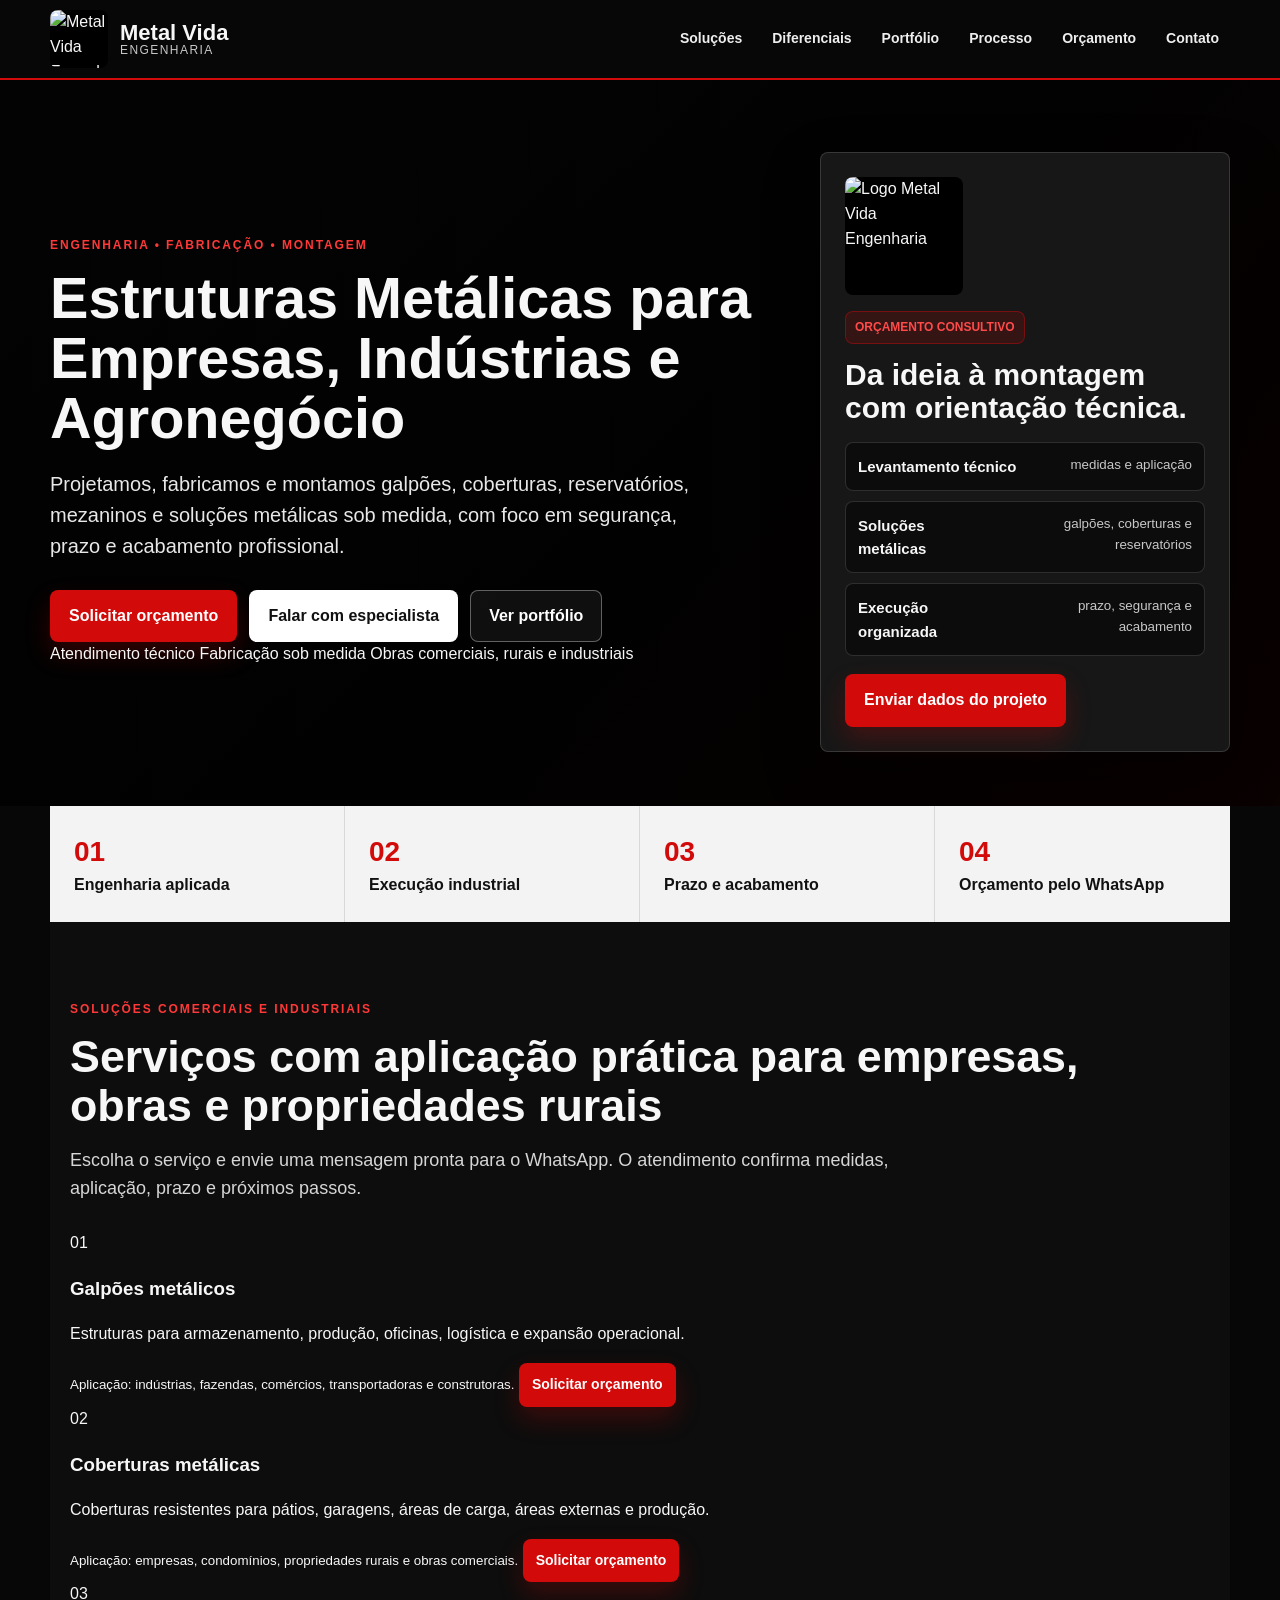
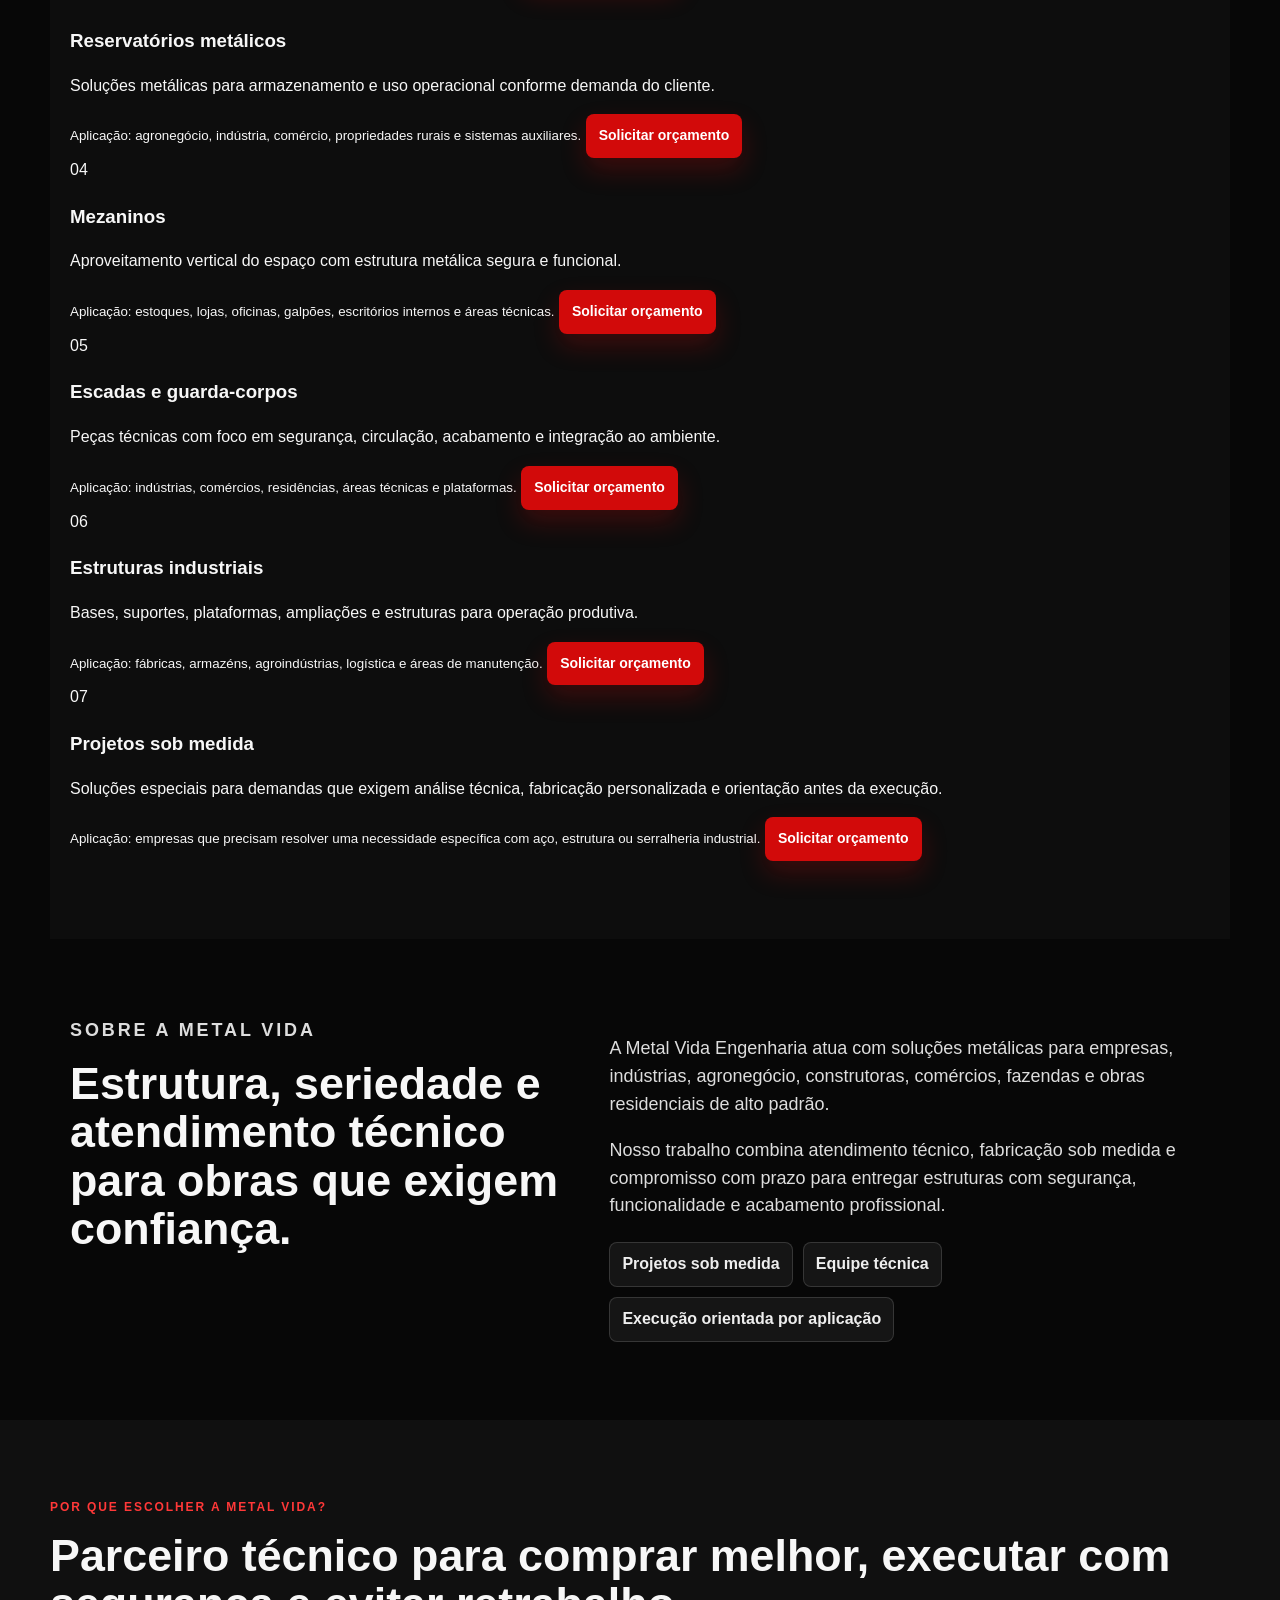
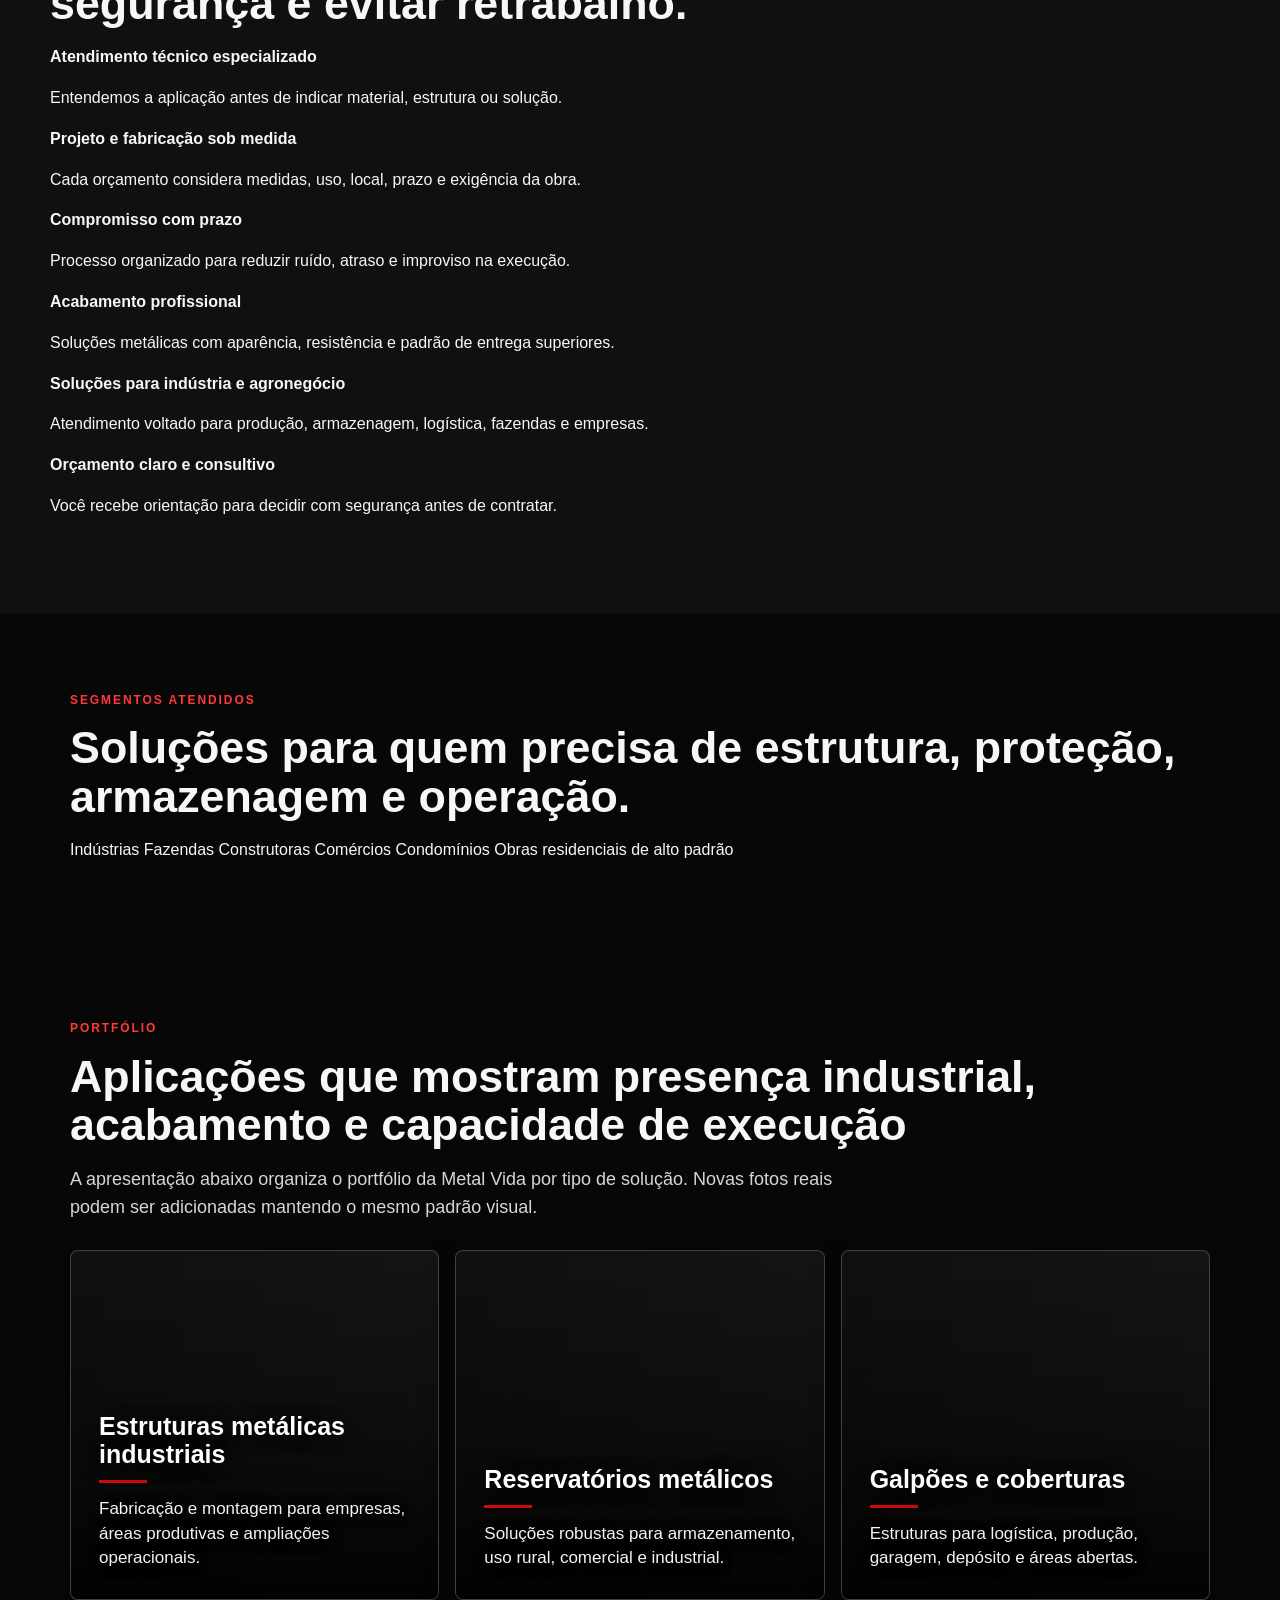
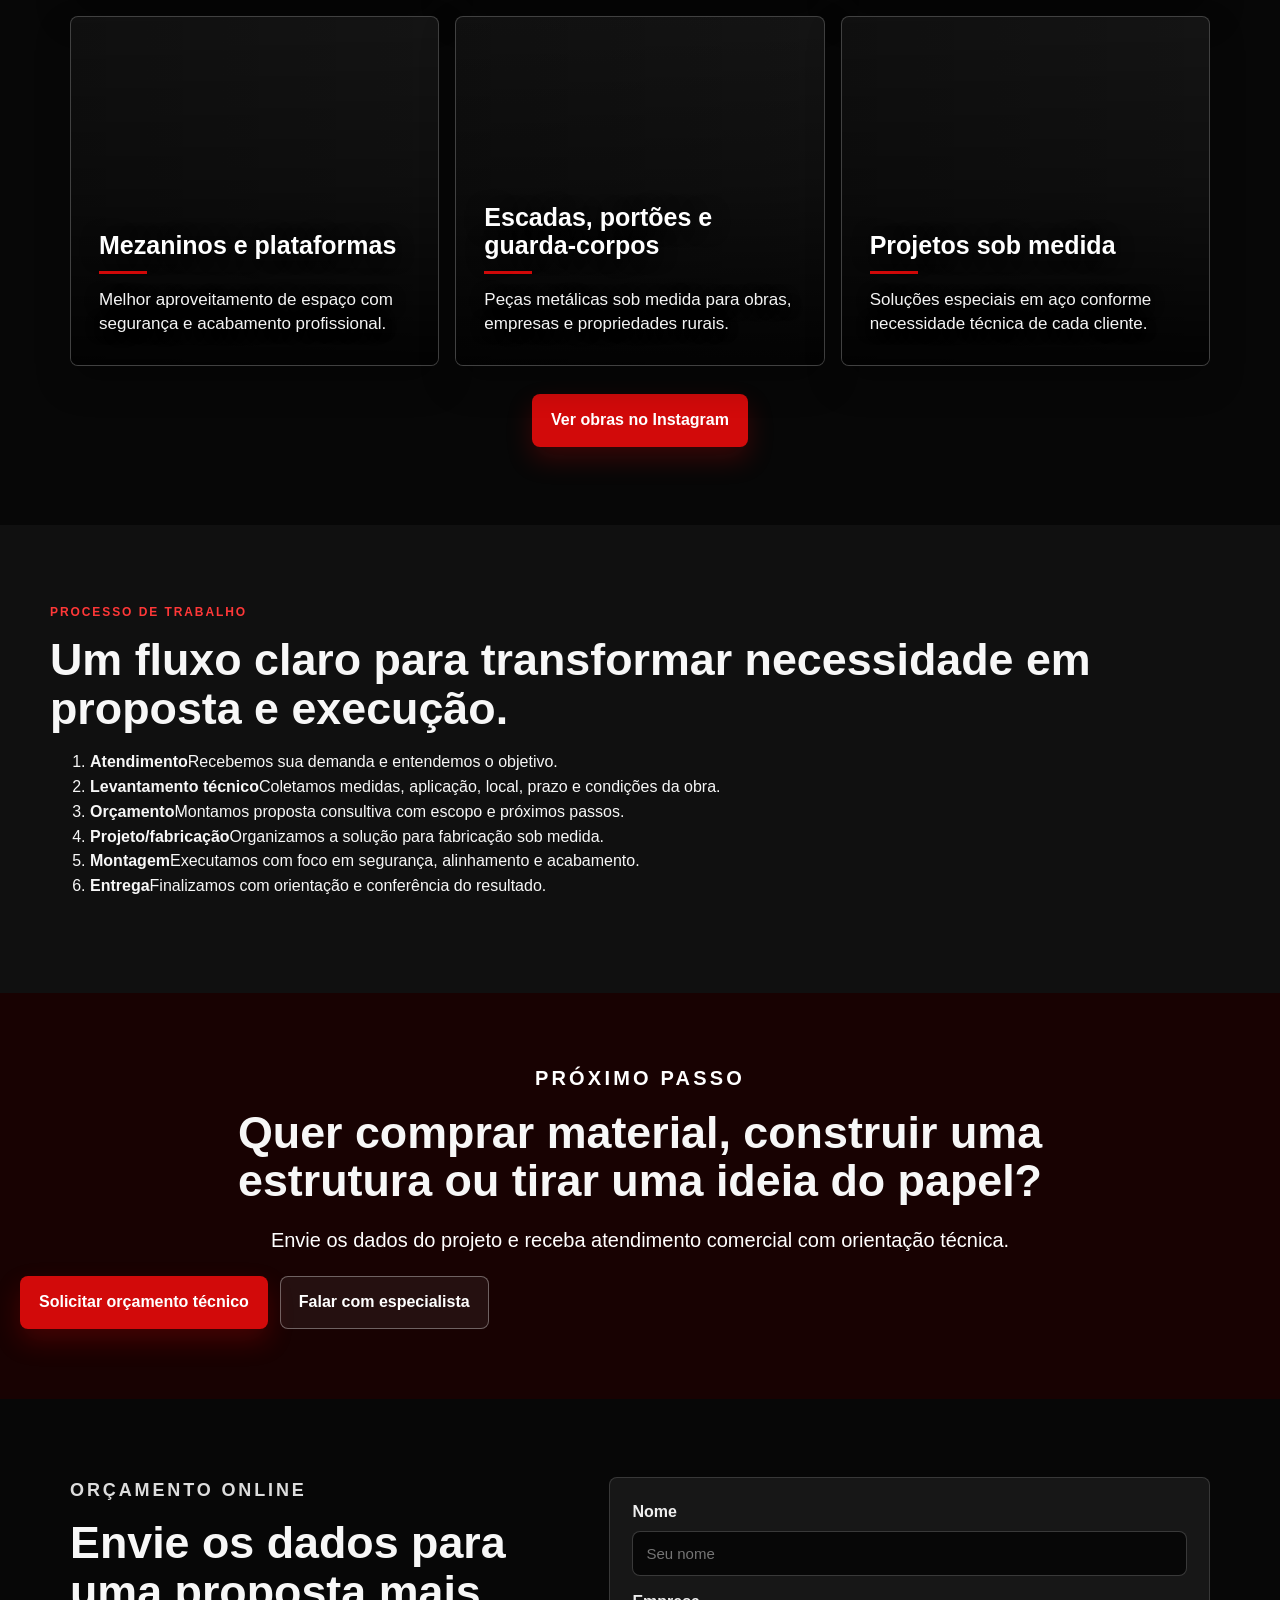
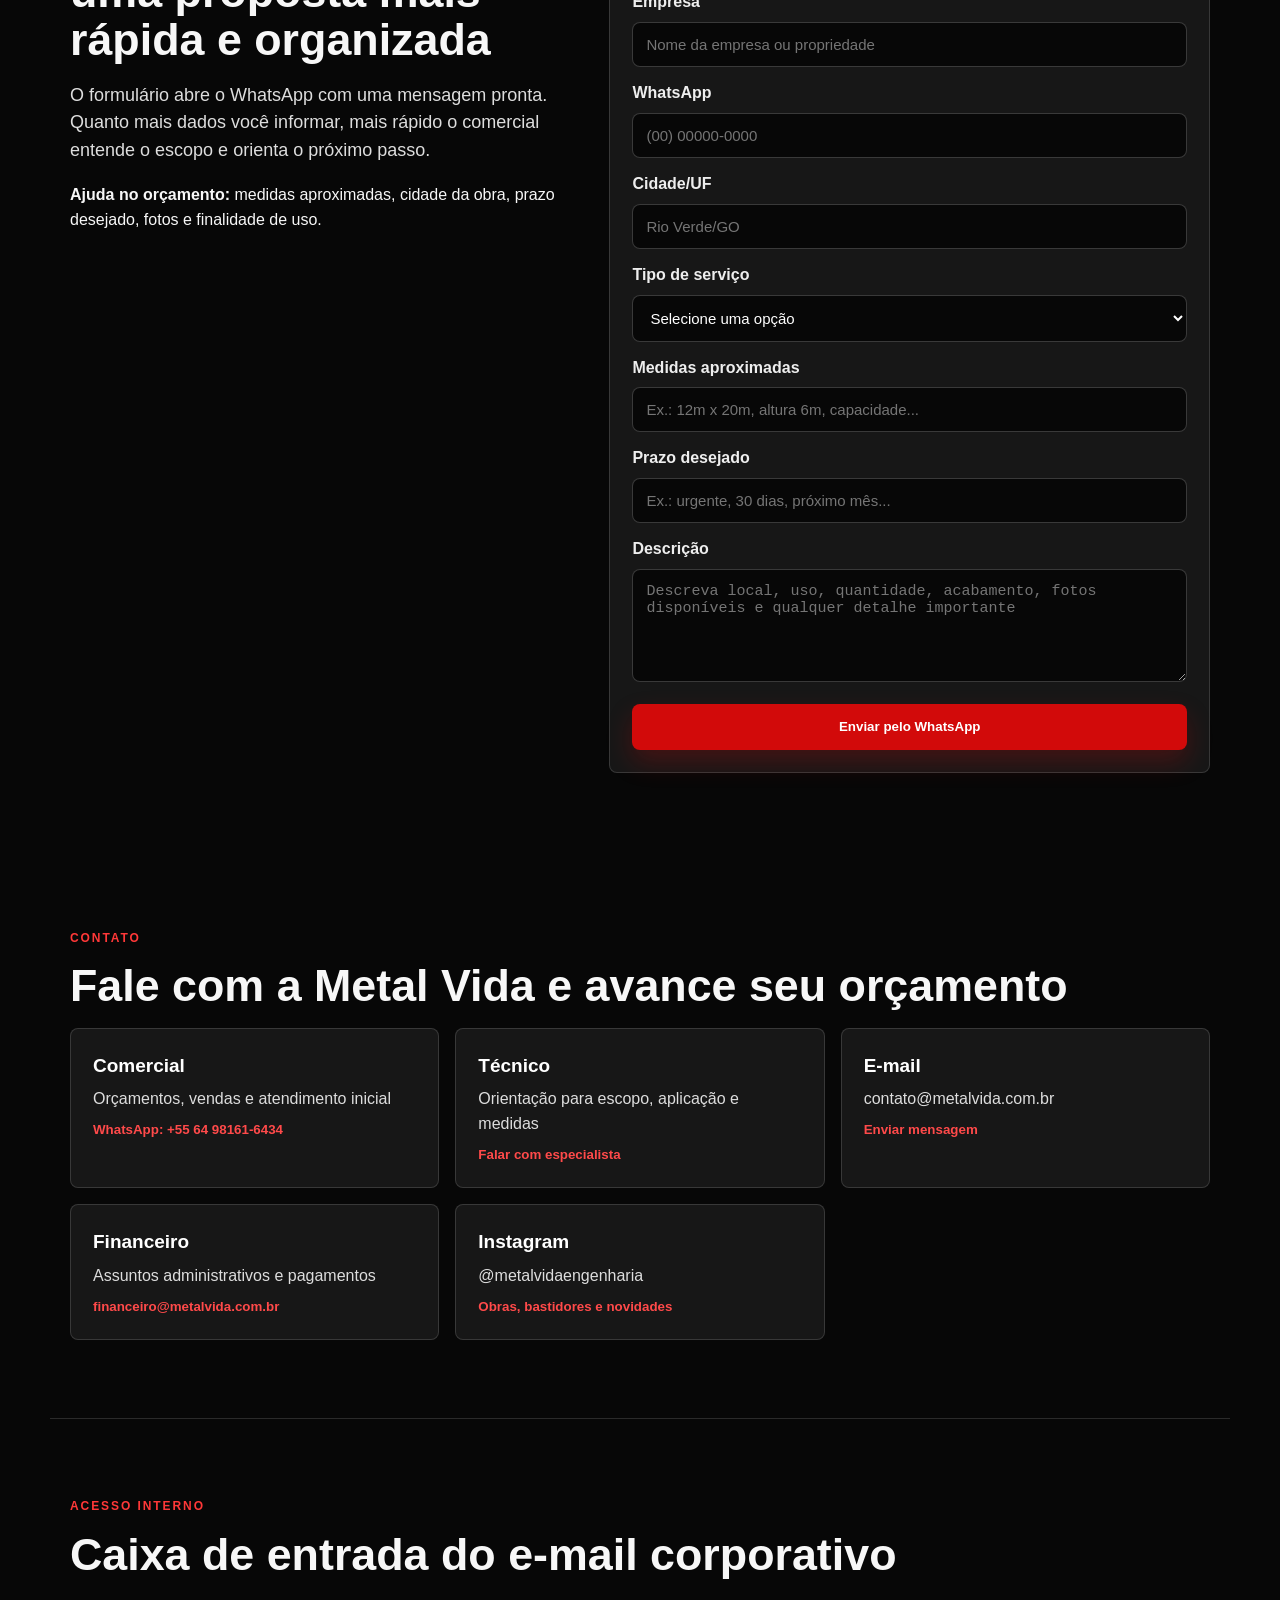
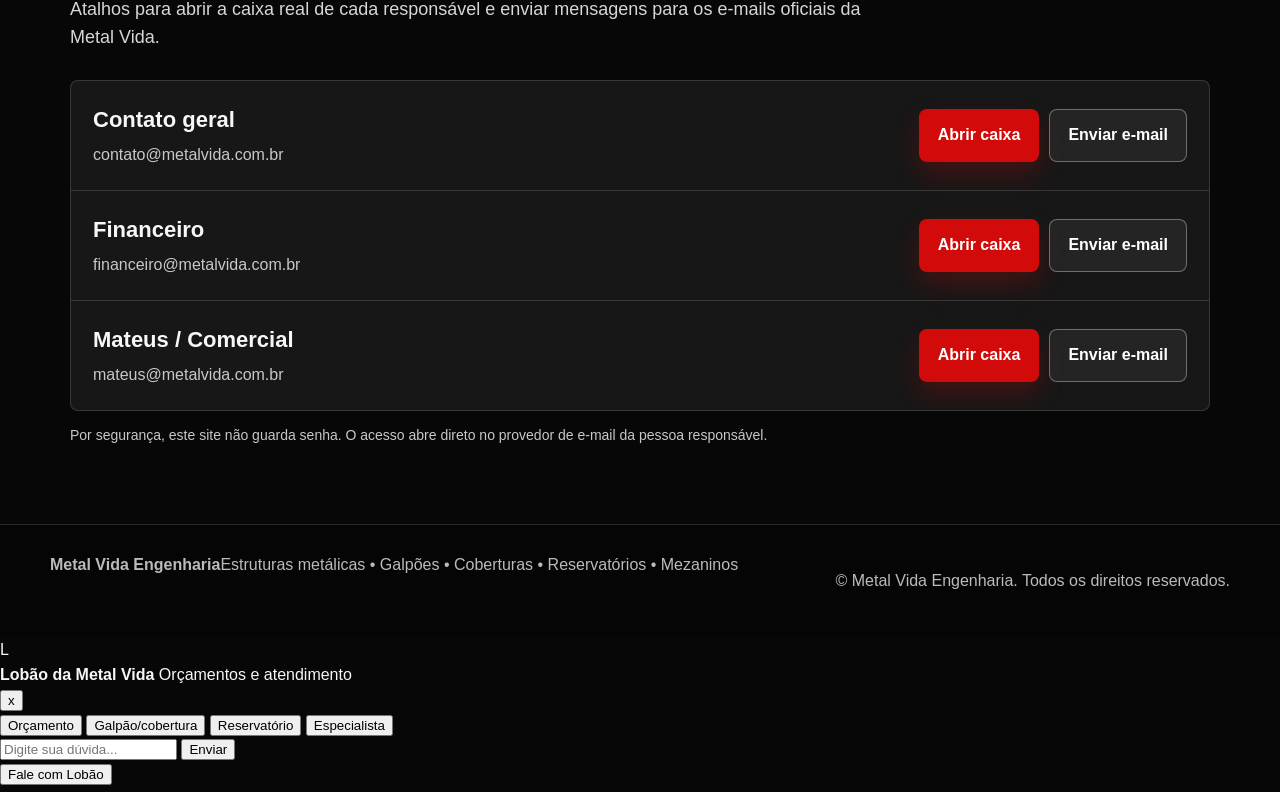
==== commit 5303d114: "Atualiza site executivo no Worker correto" ====
--- a/index.html
+++ b/index.html
@@ -1,30 +1,26 @@
-<!DOCTYPE html>
-<html lang="pt-BR"><head>
+<!doctype html>
+<html lang="pt-BR">
+<head>
   <meta charset="utf-8" />
   <meta name="viewport" content="width=device-width, initial-scale=1" />
-  <title>Metal Vida Engenharia | Estruturas Metálicas, Reservatórios e Compra Online</title>
-  <meta name="description" content="Metal Vida Engenharia: estruturas metálicas, reservatórios, galpões, coberturas, chapas, mezaninos e soluções industriais sob medida. Solicite orçamento ou compre pelo WhatsApp." />
+  <title>Metal Vida Engenharia | Estruturas Metálicas em Rio Verde GO</title>
+  <meta name="description" content="Metal Vida Engenharia: estruturas metálicas em Rio Verde GO, galpões metálicos em Goiás, coberturas, reservatórios, mezaninos, estruturas industriais, serralheria industrial e soluções para agronegócio." />
+  <meta name="keywords" content="estruturas metálicas em Rio Verde GO, galpões metálicos em Goiás, cobertura metálica, reservatório metálico, mezanino metálico, estruturas industriais, serralheria industrial, agronegócio" />
   <meta name="theme-color" content="#080808" />
   <link rel="canonical" href="https://www.metalvida.com.br/" />
-  <meta property="og:title" content="Metal Vida Engenharia" />
-  <meta property="og:description" content="Estruturas metálicas, reservatórios, soluções industriais e compra online pelo WhatsApp." />
+  <meta property="og:title" content="Metal Vida Engenharia | Estruturas Metálicas" />
+  <meta property="og:description" content="Projetamos, fabricamos e montamos galpões, coberturas, reservatórios, mezaninos e soluções metálicas sob medida." />
   <meta property="og:url" content="https://www.metalvida.com.br/" />
   <meta property="og:type" content="website" />
   <meta property="og:image" content="https://www.metalvida.com.br/assets/logo-metalvida.png" />
   <link rel="icon" href="assets/favicon.svg" type="image/svg+xml" />
-  <link rel="stylesheet" href="assets/styles.css?v=20260619-6" />
+  <link rel="stylesheet" href="assets/styles.css?v=20260707-worker-1" />
   <style>
     .email-box{display:grid;gap:0;padding:0;overflow:hidden}
     .email-route{display:flex;align-items:center;justify-content:space-between;gap:22px;padding:22px;border-bottom:1px solid rgba(255,255,255,.14)}
     .email-route:last-child{border-bottom:0}
     .email-route strong{display:block;font-size:22px;margin-bottom:6px}
     .email-route span{color:#c8c8c8}
-    .product-search-box{margin:26px 0 22px;padding:20px;border:1px solid rgba(255,255,255,.14);border-radius:22px;background:rgba(255,255,255,.06);box-shadow:0 18px 40px rgba(0,0,0,.16)}
-    .product-search-box label{display:block;font-weight:800;margin-bottom:9px}
-    .product-search-box input{width:100%;border:1px solid rgba(255,255,255,.18);border-radius:16px;padding:15px 16px;font-size:16px;background:#fff;color:#111;outline:none}
-    .product-search-box input:focus{border-color:#f5c542;box-shadow:0 0 0 3px rgba(245,197,66,.25)}
-    .product-search-box small{display:block;margin-top:9px;color:#c8c8c8;line-height:1.4}
-    .product-empty{display:none;margin:0 0 20px;padding:16px;border-radius:16px;background:#fff7d6;color:#573a00;font-weight:800}
     @media(max-width:900px){.email-route{align-items:stretch;flex-direction:column}.email-actions .btn{width:100%}}
   </style>
 </head>
@@ -36,13 +32,12 @@
     </a>
     <button class="menu-btn" aria-label="Abrir menu" aria-expanded="false">☰</button>
     <nav class="nav" aria-label="Menu principal">
-      <a href="#sobre">Sobre</a>
-      <a href="#servicos">Serviços</a>
-      <a class="nav-store" href="#comprar">Loja online</a>
+      <a href="#solucoes">Soluções</a>
+      <a href="#diferenciais">Diferenciais</a>
       <a href="#portfolio">Portfólio</a>
+      <a href="#processo">Processo</a>
       <a href="#orcamento">Orçamento</a>
       <a href="#contato">Contato</a>
-      <a class="nav-mail" href="#email">Webmail</a>
     </nav>
   </header>
 
@@ -51,68 +46,92 @@
       <div class="hero-bg"></div>
       <div class="hero-content">
         <p class="eyebrow">Engenharia • Fabricação • Montagem</p>
-        <h1>Estruturas metálicas e soluções industriais com atendimento técnico.</h1>
-        <p class="lead">Projetos, fabricação, reservatórios, galpões, coberturas e peças sob medida com foco em segurança, acabamento e prazo.</p>
+        <h1>Estruturas Metálicas para Empresas, Indústrias e Agronegócio</h1>
+        <p class="lead">Projetamos, fabricamos e montamos galpões, coberturas, reservatórios, mezaninos e soluções metálicas sob medida, com foco em segurança, prazo e acabamento profissional.</p>
         <div class="actions">
-          <a class="btn primary" data-whatsapp="paulo" href="#">Solicitar orçamento</a>
-          <a class="btn secondary" href="#comprar">Ir para loja online</a>
+          <a class="btn primary" data-whatsapp="valdivino" data-message="Olá, vim pelo site da Metal Vida e quero solicitar um orçamento técnico." href="#">Solicitar orçamento</a>
+          <a class="btn secondary" data-whatsapp="valdivino" data-message="Olá, vim pelo site da Metal Vida e quero falar com um especialista sobre uma estrutura metálica." href="#">Falar com especialista</a>
           <a class="btn ghost" href="#portfolio">Ver portfólio</a>
         </div>
-      </div>
-      <aside class="hero-card shop-panel" aria-label="Loja online Metal Vida">
+        <div class="hero-proof" aria-label="Diferenciais principais">
+          <span>Atendimento técnico</span>
+          <span>Fabricação sob medida</span>
+          <span>Obras comerciais, rurais e industriais</span>
+        </div>
+      </div>
+      <aside class="hero-card shop-panel" aria-label="Orçamento técnico Metal Vida">
         <img src="assets/logo-metalvida.png" alt="Logo Metal Vida Engenharia" />
-        <span>Loja online</span>
-        <h2>Compra e orçamento pelo WhatsApp.</h2>
+        <span>Orçamento consultivo</span>
+        <h2>Da ideia à montagem com orientação técnica.</h2>
         <div class="mini-shop">
-          <a data-buy="Chapas metálicas" href="#"><strong>Chapas metálicas</strong><small>consultar medidas</small></a>
-          <a data-buy="Reservatórios metálicos" href="#"><strong>Reservatórios</strong><small>sob medida</small></a>
-          <a data-buy="Galpões e coberturas" href="#"><strong>Galpões e coberturas</strong><small>proposta técnica</small></a>
-        </div>
-        <a class="btn primary" data-whatsapp="paulo" href="#">Falar com vendedor</a>
+          <a href="#orcamento"><strong>Levantamento técnico</strong><small>medidas e aplicação</small></a>
+          <a href="#solucoes"><strong>Soluções metálicas</strong><small>galpões, coberturas e reservatórios</small></a>
+          <a href="#processo"><strong>Execução organizada</strong><small>prazo, segurança e acabamento</small></a>
+        </div>
+        <a class="btn primary" href="#orcamento">Enviar dados do projeto</a>
       </aside>
     </section>
 
     <section class="trust-bar" aria-label="Indicadores de confiança">
-      <article><strong>01</strong><span>Atendimento técnico</span></article>
-      <article><strong>02</strong><span>Fabricação sob medida</span></article>
-      <article><strong>03</strong><span>Obras e soluções industriais</span></article>
-      <article><strong>04</strong><span>Compra rápida pelo WhatsApp</span></article>
-    </section>
-
-    <section id="comprar" class="section shop">
-      <p class="eyebrow">Loja online</p>
-      <h2>Compra rápida e orçamento direto com o comercial</h2>
-      <p class="section-intro">Escolha uma categoria e envie a mensagem pronta pelo WhatsApp. O vendedor confirma medida, disponibilidade, prazo, forma de pagamento, retirada ou entrega.</p>
-      <div class="product-search-box">
-        <label for="productSearch">Buscar produto ou serviço</label>
-        <input id="productSearch" type="search" placeholder="Digite: chapa, reservatório, galpão, cobertura, mezanino, portão, escada..." />
-        <small>A busca filtra os itens abaixo na hora. Se não aparecer, solicite pelo WhatsApp como orçamento sob medida.</small>
-      </div>
-      <div id="productEmpty" class="product-empty">Não encontramos esse item na lista. Chame no WhatsApp e peça orçamento sob medida.</div>
-      <div class="shop-grid">
-        <article class="product-card" data-search="chapa chapas metálicas aço ferro material corte dobra espessura medida compra">
-          <span class="tag">Material</span>
-          <h3>Chapas metálicas</h3>
-          <p>Consulte chapas, medidas, espessuras e condições comerciais.</p>
-          <a class="btn primary small" data-buy="Chapas metálicas" href="#">Comprar pelo WhatsApp</a>
-        </article>
-        <article class="product-card" data-search="reservatório reservatorios reservatórios metálicos tanque caixa armazenamento industrial rural sob medida">
-          <span class="tag">Indústria</span>
+      <article><strong>01</strong><span>Engenharia aplicada</span></article>
+      <article><strong>02</strong><span>Execução industrial</span></article>
+      <article><strong>03</strong><span>Prazo e acabamento</span></article>
+      <article><strong>04</strong><span>Orçamento pelo WhatsApp</span></article>
+    </section>
+
+    <section id="solucoes" class="section shop">
+      <p class="eyebrow">Soluções comerciais e industriais</p>
+      <h2>Serviços com aplicação prática para empresas, obras e propriedades rurais</h2>
+      <p class="section-intro">Escolha o serviço e envie uma mensagem pronta para o WhatsApp. O atendimento confirma medidas, aplicação, prazo e próximos passos.</p>
+      <div class="service-grid">
+        <article class="service-card">
+          <span class="service-number">01</span>
+          <h3>Galpões metálicos</h3>
+          <p>Estruturas para armazenamento, produção, oficinas, logística e expansão operacional.</p>
+          <small>Aplicação: indústrias, fazendas, comércios, transportadoras e construtoras.</small>
+          <a class="btn primary small" data-service="Galpão metálico" href="#">Solicitar orçamento</a>
+        </article>
+        <article class="service-card">
+          <span class="service-number">02</span>
+          <h3>Coberturas metálicas</h3>
+          <p>Coberturas resistentes para pátios, garagens, áreas de carga, áreas externas e produção.</p>
+          <small>Aplicação: empresas, condomínios, propriedades rurais e obras comerciais.</small>
+          <a class="btn primary small" data-service="Cobertura metálica" href="#">Solicitar orçamento</a>
+        </article>
+        <article class="service-card">
+          <span class="service-number">03</span>
           <h3>Reservatórios metálicos</h3>
-          <p>Orçamento para reservatórios sob medida e soluções industriais.</p>
-          <a class="btn primary small" data-buy="Reservatórios metálicos" href="#">Solicitar proposta</a>
-        </article>
-        <article class="product-card" data-search="galpão galpoes galpões coberturas cobertura estrutura metálica obra barracão telhado montagem">
-          <span class="tag">Obra</span>
-          <h3>Galpões e coberturas</h3>
-          <p>Projeto, fabricação e montagem de estruturas para sua obra.</p>
-          <a class="btn primary small" data-buy="Galpões e coberturas" href="#">Pedir orçamento</a>
-        </article>
-        <article class="product-card" data-search="serralheria industrial escadas guarda-corpos portões portao base suporte peça especial sob medida">
-          <span class="tag">Sob medida</span>
-          <h3>Serralheria industrial</h3>
-          <p>Escadas, guarda-corpos, portões, bases, suportes e peças especiais.</p>
-          <a class="btn primary small" data-buy="Serralheria industrial" href="#">Falar com vendedor</a>
+          <p>Soluções metálicas para armazenamento e uso operacional conforme demanda do cliente.</p>
+          <small>Aplicação: agronegócio, indústria, comércio, propriedades rurais e sistemas auxiliares.</small>
+          <a class="btn primary small" data-service="Reservatório metálico" href="#">Solicitar orçamento</a>
+        </article>
+        <article class="service-card">
+          <span class="service-number">04</span>
+          <h3>Mezaninos</h3>
+          <p>Aproveitamento vertical do espaço com estrutura metálica segura e funcional.</p>
+          <small>Aplicação: estoques, lojas, oficinas, galpões, escritórios internos e áreas técnicas.</small>
+          <a class="btn primary small" data-service="Mezanino metálico" href="#">Solicitar orçamento</a>
+        </article>
+        <article class="service-card">
+          <span class="service-number">05</span>
+          <h3>Escadas e guarda-corpos</h3>
+          <p>Peças técnicas com foco em segurança, circulação, acabamento e integração ao ambiente.</p>
+          <small>Aplicação: indústrias, comércios, residências, áreas técnicas e plataformas.</small>
+          <a class="btn primary small" data-service="Escadas e guarda-corpos" href="#">Solicitar orçamento</a>
+        </article>
+        <article class="service-card">
+          <span class="service-number">06</span>
+          <h3>Estruturas industriais</h3>
+          <p>Bases, suportes, plataformas, ampliações e estruturas para operação produtiva.</p>
+          <small>Aplicação: fábricas, armazéns, agroindústrias, logística e áreas de manutenção.</small>
+          <a class="btn primary small" data-service="Estruturas industriais" href="#">Solicitar orçamento</a>
+        </article>
+        <article class="service-card wide">
+          <span class="service-number">07</span>
+          <h3>Projetos sob medida</h3>
+          <p>Soluções especiais para demandas que exigem análise técnica, fabricação personalizada e orientação antes da execução.</p>
+          <small>Aplicação: empresas que precisam resolver uma necessidade específica com aço, estrutura ou serralheria industrial.</small>
+          <a class="btn primary small" data-service="Projeto metálico sob medida" href="#">Solicitar orçamento</a>
         </article>
       </div>
     </section>
@@ -120,36 +139,51 @@
     <section id="sobre" class="section two-col">
       <div>
         <p class="eyebrow">Sobre a Metal Vida</p>
-        <h2>Empresa preparada para atender clientes que exigem seriedade, segurança e acabamento.</h2>
-      </div>
-      <div>
-        <p>A Metal Vida Engenharia atua com estruturas metálicas, reservatórios, coberturas, galpões, mezaninos, serralheria industrial e soluções em aço para demandas comerciais, industriais, rurais e residenciais.</p>
-        <p>Nosso foco é entregar soluções bem planejadas, resistentes e alinhadas à necessidade real do cliente, desde a orientação inicial até a fabricação e montagem.</p>
+        <h2>Estrutura, seriedade e atendimento técnico para obras que exigem confiança.</h2>
+      </div>
+      <div>
+        <p>A Metal Vida Engenharia atua com soluções metálicas para empresas, indústrias, agronegócio, construtoras, comércios, fazendas e obras residenciais de alto padrão.</p>
+        <p>Nosso trabalho combina atendimento técnico, fabricação sob medida e compromisso com prazo para entregar estruturas com segurança, funcionalidade e acabamento profissional.</p>
         <div class="seal-row">
-          <span>✓ Atendimento consultivo</span>
-          <span>✓ Solução sob medida</span>
-          <span>✓ Foco em prazo e qualidade</span>
-        </div>
-      </div>
-    </section>
-
-    <section id="servicos" class="section dark">
-      <p class="eyebrow">Serviços</p>
-      <h2>Soluções completas em metalurgia, engenharia e montagem</h2>
-      <div class="grid cards">
-        <article><h3>Estruturas metálicas</h3><p>Estruturas para obras industriais, comerciais, rurais e residenciais.</p></article>
-        <article><h3>Galpões e coberturas</h3><p>Projetos para armazenagem, produção, pátios, áreas externas e expansão operacional.</p></article>
-        <article><h3>Reservatórios metálicos</h3><p>Reservatórios para uso industrial, rural e soluções especiais conforme demanda.</p></article>
-        <article><h3>Mezaninos e plataformas</h3><p>Aproveitamento de espaço com estrutura resistente, funcionalidade e segurança.</p></article>
-        <article><h3>Escadas, guarda-corpos e portões</h3><p>Serralheria técnica com acabamento profissional e fabricação personalizada.</p></article>
-        <article><h3>Chapas e materiais</h3><p>Venda consultiva de chapas e materiais metálicos para empresas e profissionais.</p></article>
+          <span>Projetos sob medida</span>
+          <span>Equipe técnica</span>
+          <span>Execução orientada por aplicação</span>
+        </div>
+      </div>
+    </section>
+
+    <section id="diferenciais" class="section dark">
+      <p class="eyebrow">Por que escolher a Metal Vida?</p>
+      <h2>Parceiro técnico para comprar melhor, executar com segurança e evitar retrabalho.</h2>
+      <div class="feature-grid">
+        <article><strong>Atendimento técnico especializado</strong><p>Entendemos a aplicação antes de indicar material, estrutura ou solução.</p></article>
+        <article><strong>Projeto e fabricação sob medida</strong><p>Cada orçamento considera medidas, uso, local, prazo e exigência da obra.</p></article>
+        <article><strong>Compromisso com prazo</strong><p>Processo organizado para reduzir ruído, atraso e improviso na execução.</p></article>
+        <article><strong>Acabamento profissional</strong><p>Soluções metálicas com aparência, resistência e padrão de entrega superiores.</p></article>
+        <article><strong>Soluções para indústria e agronegócio</strong><p>Atendimento voltado para produção, armazenagem, logística, fazendas e empresas.</p></article>
+        <article><strong>Orçamento claro e consultivo</strong><p>Você recebe orientação para decidir com segurança antes de contratar.</p></article>
+      </div>
+    </section>
+
+    <section id="segmentos" class="section split-band">
+      <div>
+        <p class="eyebrow">Segmentos atendidos</p>
+        <h2>Soluções para quem precisa de estrutura, proteção, armazenagem e operação.</h2>
+      </div>
+      <div class="segment-grid">
+        <span>Indústrias</span>
+        <span>Fazendas</span>
+        <span>Construtoras</span>
+        <span>Comércios</span>
+        <span>Condomínios</span>
+        <span>Obras residenciais de alto padrão</span>
       </div>
     </section>
 
     <section id="portfolio" class="section">
       <p class="eyebrow">Portfólio</p>
-      <h2>Trabalhos que demonstram capacidade técnica e presença industrial</h2>
-      <p class="section-intro">A apresentação abaixo organiza o portfólio da Metal Vida por tipo de solução. Para ver registros reais, bastidores e obras recentes, acesse o Instagram oficial.</p>
+      <h2>Aplicações que mostram presença industrial, acabamento e capacidade de execução</h2>
+      <p class="section-intro">A apresentação abaixo organiza o portfólio da Metal Vida por tipo de solução. Novas fotos reais podem ser adicionadas mantendo o mesmo padrão visual.</p>
       <div class="portfolio">
         <article class="portfolio-card p1"><div class="portfolio-copy"><h3>Estruturas metálicas industriais</h3><p>Fabricação e montagem para empresas, áreas produtivas e ampliações operacionais.</p></div></article>
         <article class="portfolio-card p2"><div class="portfolio-copy"><h3>Reservatórios metálicos</h3><p>Soluções robustas para armazenamento, uso rural, comercial e industrial.</p></div></article>
@@ -163,37 +197,60 @@
       </div>
     </section>
 
+    <section id="processo" class="section dark">
+      <p class="eyebrow">Processo de trabalho</p>
+      <h2>Um fluxo claro para transformar necessidade em proposta e execução.</h2>
+      <ol class="process">
+        <li><strong>Atendimento</strong><span>Recebemos sua demanda e entendemos o objetivo.</span></li>
+        <li><strong>Levantamento técnico</strong><span>Coletamos medidas, aplicação, local, prazo e condições da obra.</span></li>
+        <li><strong>Orçamento</strong><span>Montamos proposta consultiva com escopo e próximos passos.</span></li>
+        <li><strong>Projeto/fabricação</strong><span>Organizamos a solução para fabricação sob medida.</span></li>
+        <li><strong>Montagem</strong><span>Executamos com foco em segurança, alinhamento e acabamento.</span></li>
+        <li><strong>Entrega</strong><span>Finalizamos com orientação e conferência do resultado.</span></li>
+      </ol>
+    </section>
+
     <section class="section cta">
-      <h2>Quer comprar material ou contratar uma estrutura?</h2>
-      <p>Fale com o comercial e receba orientação para escolher a solução correta.</p>
-      <a class="btn primary" data-whatsapp="paulo" href="#">Falar com vendas agora</a>
+      <p class="eyebrow">Próximo passo</p>
+      <h2>Quer comprar material, construir uma estrutura ou tirar uma ideia do papel?</h2>
+      <p>Envie os dados do projeto e receba atendimento comercial com orientação técnica.</p>
+      <div class="actions center">
+        <a class="btn primary" href="#orcamento">Solicitar orçamento técnico</a>
+        <a class="btn ghost" data-whatsapp="valdivino" data-message="Olá, vim pelo site da Metal Vida e quero falar com um especialista." href="#">Falar com especialista</a>
+      </div>
     </section>
 
     <section id="orcamento" class="section two-col form-wrap">
       <div>
         <p class="eyebrow">Orçamento online</p>
-        <h2>Envie os dados do seu projeto</h2>
-        <p>O formulário abre o WhatsApp com a mensagem pronta para o vendedor. Informe medidas, cidade, prazo e detalhes para agilizar o atendimento.</p>
+        <h2>Envie os dados para uma proposta mais rápida e organizada</h2>
+        <p>O formulário abre o WhatsApp com uma mensagem pronta. Quanto mais dados você informar, mais rápido o comercial entende o escopo e orienta o próximo passo.</p>
+        <div class="form-note">
+          <strong>Ajuda no orçamento:</strong>
+          <span>medidas aproximadas, cidade da obra, prazo desejado, fotos e finalidade de uso.</span>
+        </div>
       </div>
       <form id="quoteForm" class="form">
-        <label>Nome<input name="nome" required="" placeholder="Seu nome" /></label>
-        <label>Empresa<input name="empresa" placeholder="Nome da empresa" /></label>
-        <label>Telefone<input name="telefone" required="" placeholder="(00) 00000-0000" /></label>
-        <label>Cidade/UF<input name="cidade" placeholder="Cidade/UF" /></label>
-        <label>Tipo de demanda<select name="servico"><option selected>Compra de chapas</option><option>Galpão metálico</option><option>Reservatório metálico</option><option>Cobertura metálica</option><option>Mezanino</option><option>Escada/guarda-corpo</option><option>Serralheria industrial</option><option>Projeto sob medida</option></select></label>
-        <label>Descrição<textarea name="descricao" rows="5" placeholder="Descreva medidas, quantidade, local, prazo desejado e detalhes"></textarea></label>
-        <button class="btn primary" type="submit">Enviar para o comercial</button>
+        <label>Nome<input name="nome" required placeholder="Seu nome" /></label>
+        <label>Empresa<input name="empresa" placeholder="Nome da empresa ou propriedade" /></label>
+        <label>WhatsApp<input name="whatsapp" required placeholder="(00) 00000-0000" /></label>
+        <label>Cidade/UF<input name="cidade" required placeholder="Rio Verde/GO" /></label>
+        <label>Tipo de serviço<select name="servico" required><option value="">Selecione uma opção</option><option>Galpão metálico</option><option>Cobertura metálica</option><option>Reservatório metálico</option><option>Mezanino metálico</option><option>Escadas e guarda-corpos</option><option>Estruturas industriais</option><option>Serralheria industrial</option><option>Projeto sob medida</option><option>Compra de chapas/material metálico</option></select></label>
+        <label>Medidas aproximadas<input name="medidas" placeholder="Ex.: 12m x 20m, altura 6m, capacidade..." /></label>
+        <label>Prazo desejado<input name="prazo" placeholder="Ex.: urgente, 30 dias, próximo mês..." /></label>
+        <label>Descrição<textarea name="descricao" rows="5" placeholder="Descreva local, uso, quantidade, acabamento, fotos disponíveis e qualquer detalhe importante"></textarea></label>
+        <button class="btn primary" type="submit">Enviar pelo WhatsApp</button>
       </form>
     </section>
 
     <section id="contato" class="section contact">
       <p class="eyebrow">Contato</p>
-      <h2>Atendimento por setor</h2>
+      <h2>Fale com a Metal Vida e avance seu orçamento</h2>
       <div class="contact-grid">
-        <a class="contact-card" data-whatsapp="paulo" href="#"><strong>Vendas / Orçamentos</strong><span>Paulo Vitor — Vendas Metal Vida</span><small>+55 64 9983-4032</small></a>
-        <a class="contact-card" data-whatsapp="mateus" href="#"><strong>Comercial / Tec Aço</strong><span>Mateus — Departamento Comercial</span><small>+55 64 8170-0228</small></a>
-        <a class="contact-card" data-whatsapp="financeiro" href="#"><strong>Financeiro</strong><span>Diogo Luna — Gerente Financeiro</span><small>+55 64 9641-1969</small></a>
-        <a class="contact-card" href="mailto:contato@metalvida.com.br"><strong>E-mail</strong><span>contato@metalvida.com.br</span></a>
+        <a class="contact-card highlight" data-whatsapp="valdivino" data-message="Olá, vim pelo site da Metal Vida e quero solicitar um orçamento técnico." href="#"><strong>Comercial</strong><span>Orçamentos, vendas e atendimento inicial</span><small>WhatsApp: +55 64 98161-6434</small></a>
+        <a class="contact-card highlight" data-whatsapp="valdivino" data-message="Olá, preciso de orientação técnica para uma estrutura metálica." href="#"><strong>Técnico</strong><span>Orientação para escopo, aplicação e medidas</span><small>Falar com especialista</small></a>
+        <a class="contact-card" href="mailto:contato@metalvida.com.br"><strong>E-mail</strong><span>contato@metalvida.com.br</span><small>Enviar mensagem</small></a>
+        <a class="contact-card" href="mailto:financeiro@metalvida.com.br"><strong>Financeiro</strong><span>Assuntos administrativos e pagamentos</span><small>financeiro@metalvida.com.br</small></a>
         <a class="contact-card" href="https://www.instagram.com/metalvidaengenharia" target="_blank" rel="noopener"><strong>Instagram</strong><span>@metalvidaengenharia</span><small>Obras, bastidores e novidades</small></a>
       </div>
     </section>
@@ -241,26 +298,26 @@
   </main>
 
   <footer>
-    <div><strong>Metal Vida Engenharia</strong><span>Estruturas Metálicas • Reservatórios • Soluções Industriais</span></div>
+    <div><strong>Metal Vida Engenharia</strong><span>Estruturas metálicas • Galpões • Coberturas • Reservatórios • Mezaninos</span></div>
     <p>© <span id="year"></span> Metal Vida Engenharia. Todos os direitos reservados.</p>
   </footer>
 
   <div id="lobao-chat-root" aria-live="polite">
-    <section class="lobao-panel" id="lobaoPanel" aria-label="Chat do Lobao da Metal Vida" aria-hidden="true">
+    <section class="lobao-panel" id="lobaoPanel" aria-label="Chat do Lobão da Metal Vida" aria-hidden="true">
       <header class="lobao-header">
         <div class="lobao-avatar" aria-hidden="true">L</div>
         <div>
-          <strong>Lobao da Metal Vida</strong>
-          <span><i></i> Atendimento online</span>
+          <strong>Lobão da Metal Vida</strong>
+          <span><i></i> Orçamentos e atendimento</span>
         </div>
         <button class="lobao-close" id="lobaoClose" type="button" aria-label="Fechar chat">x</button>
       </header>
       <div class="lobao-messages" id="lobaoMessages"></div>
       <div class="lobao-quick">
-        <button type="button" data-chat-quick="Quero um orçamento">Orçamento</button>
-        <button type="button" data-chat-quick="Quero comprar chapas metálicas">Comprar chapas</button>
+        <button type="button" data-chat-quick="Quero um orçamento técnico">Orçamento</button>
+        <button type="button" data-chat-quick="Preciso de galpão ou cobertura metálica">Galpão/cobertura</button>
         <button type="button" data-chat-quick="Preciso de reservatório metálico">Reservatório</button>
-        <button type="button" data-chat-quick="Quero falar com um vendedor">Vendedor</button>
+        <button type="button" data-chat-quick="Quero falar com especialista">Especialista</button>
       </div>
       <form class="lobao-form" id="lobaoForm">
         <input id="lobaoInput" type="text" autocomplete="off" placeholder="Digite sua dúvida..." aria-label="Mensagem para o Lobao" />
@@ -272,26 +329,6 @@
       <span class="lobao-notice">Fale com Lobão</span>
     </button>
   </div>
-  <script>
-    (function(){
-      const input=document.getElementById('productSearch');
-      const empty=document.getElementById('productEmpty');
-      const cards=[...document.querySelectorAll('#comprar .product-card')];
-      function norm(v){return (v||'').toLowerCase().normalize('NFD').replace(/[\u0300-\u036f]/g,'')}
-      if(input){
-        input.addEventListener('input',function(){
-          const q=norm(input.value);
-          let visible=0;
-          cards.forEach(function(card){
-            const text=norm(card.innerText+' '+(card.getAttribute('data-search')||''));
-            const show=!q||text.indexOf(q)>-1;
-            card.style.display=show?'':'none';
-            if(show) visible++;
-          });
-          if(empty) empty.style.display=q&&visible===0?'block':'none';
-        });
-      }
-    })();
-  </script>
-  <script src="assets/script.js?v=20260619-6"></script>
-</body></html>
+  <script src="assets/script.js?v=20260707-worker-1"></script>
+</body>
+</html>
--- a/assets/styles.css
+++ b/assets/styles.css
@@ -0,0 +1,3 @@
+:root{--black:#070707;--surface:#111;--panel:#171717;--panel-strong:#202020;--red:#d20a0a;--red-dark:#9d0606;--text:#f7f7f7;--muted:#c8c8c8;--soft:#e8e8e8;--line:rgba(255,255,255,.14);--max:1180px}
+/* deploy reconectado: padrao vermelho Metal Vida 2026-06-27 v2 */
+*{box-sizing:border-box}html{scroll-behavior:smooth}body{margin:0;font-family:Arial,Helvetica,sans-serif;background:var(--black);color:var(--text);line-height:1.55}a{color:inherit}img{max-width:100%;display:block}.topbar{position:sticky;top:0;z-index:20;min-height:76px;padding:10px max(18px,calc((100vw - var(--max))/2));background:rgba(8,8,8,.96);border-bottom:2px solid var(--red);display:flex;align-items:center;justify-content:space-between;gap:22px}.brand{min-width:245px;display:flex;align-items:center;gap:12px;text-decoration:none}.brand-logo{width:58px;height:58px;object-fit:contain;background:#000;border-radius:8px}.brand-text{display:flex;flex-direction:column;line-height:1.05}.brand-text strong{font-size:22px}.brand-text small{color:var(--muted);font-size:12px;text-transform:uppercase;letter-spacing:.12em}.nav{display:flex;align-items:center;justify-content:flex-end;flex-wrap:wrap;gap:8px}.nav a{text-decoration:none;color:#eee;font-weight:800;font-size:14px;padding:10px 11px;border-radius:8px;white-space:nowrap}.nav a:hover,.nav-store,.nav-mail{background:rgba(210,10,10,.18);color:#fff}.nav-mail{border:1px solid rgba(255,255,255,.2)}.menu-btn{display:none;background:transparent;border:1px solid var(--line);color:#fff;border-radius:8px;padding:8px 11px;font-size:22px}.hero{position:relative;min-height:640px;display:grid;grid-template-columns:minmax(0,1fr) 410px;gap:42px;align-items:center;padding:72px max(20px,calc((100vw - var(--max))/2)) 54px;overflow:hidden}.hero-bg{position:absolute;inset:0;z-index:-1;background:linear-gradient(90deg,rgba(0,0,0,.88),rgba(0,0,0,.74)),linear-gradient(135deg,#181818 0%,#070707 52%,#260303 100%)}.hero-content{max-width:740px}.eyebrow{color:#ff3838;text-transform:uppercase;font-weight:900;font-size:12px;letter-spacing:.16em;margin:0 0 14px}.hero h1{font-size:clamp(38px,4.5vw,62px);line-height:1.04;margin:0 0 20px;letter-spacing:0}.lead{font-size:20px;color:var(--soft);max-width:680px;margin:0 0 28px}.actions{display:flex;gap:12px;flex-wrap:wrap}.btn{display:inline-flex;align-items:center;justify-content:center;min-height:46px;gap:8px;border-radius:8px;padding:13px 18px;text-decoration:none;font-weight:900;border:1px solid transparent;cursor:pointer}.btn.primary{background:var(--red);color:#fff;box-shadow:0 12px 26px rgba(210,10,10,.24)}.btn.primary:hover{background:var(--red-dark)}.btn.secondary{background:#fff;color:#111}.btn.ghost{border-color:rgba(255,255,255,.34);color:#fff;background:rgba(255,255,255,.06)}.btn.small{min-height:42px;padding:10px 12px;font-size:14px}.hero-card,.cards article,.product-card,.contact-card,.form,.email-box{background:var(--panel);border:1px solid var(--line);border-radius:8px}.hero-card{padding:24px;box-shadow:0 22px 54px rgba(0,0,0,.38)}.hero-card img{width:118px;height:118px;object-fit:contain;display:block;margin:0 0 16px;background:#000;border-radius:8px}.hero-card span,.tag{display:inline-block;background:rgba(210,10,10,.16);color:#ff4a4a;border:1px solid rgba(210,10,10,.42);border-radius:8px;padding:6px 9px;font-weight:900;font-size:12px;text-transform:uppercase}.hero-card h2{font-size:30px;line-height:1.1;margin:14px 0 18px;letter-spacing:0}.mini-shop{display:grid;gap:10px;margin:0 0 18px}.mini-shop a{display:flex;justify-content:space-between;gap:14px;padding:12px;border:1px solid var(--line);border-radius:8px;background:#0c0c0c;text-decoration:none}.mini-shop strong{font-size:15px}.mini-shop small{color:var(--muted);text-align:right}.trust-bar{max-width:var(--max);margin:0 auto;background:#f3f3f3;color:#111;display:grid;grid-template-columns:repeat(4,1fr);overflow:hidden}.trust-bar article{padding:24px;border-right:1px solid #d8d8d8}.trust-bar article:last-child{border-right:0}.trust-bar strong{display:block;color:var(--red);font-size:28px}.trust-bar span{font-weight:900}.section{max-width:var(--max);margin:auto;padding:78px 20px}.section h2{font-size:clamp(30px,3.5vw,48px);line-height:1.08;margin:0 0 18px;letter-spacing:0}.section-intro{color:#d6d6d6;max-width:820px;font-size:18px;margin-bottom:28px}.two-col{display:grid;grid-template-columns:.9fr 1.1fr;gap:48px}.two-col p{color:#ddd;font-size:18px}.seal-row{display:flex;gap:10px;flex-wrap:wrap;margin-top:22px}.seal-row span{border:1px solid var(--line);background:#151515;border-radius:8px;padding:9px 12px;color:#eee;font-weight:800}.dark{max-width:none;background:#101010;padding-left:max(20px,calc((100vw - var(--max))/2));padding-right:max(20px,calc((100vw - var(--max))/2))}.grid,.shop-grid,.portfolio,.contact-grid{display:grid;gap:16px}.grid{grid-template-columns:repeat(3,1fr)}.shop-grid{grid-template-columns:repeat(4,1fr)}.portfolio,.contact-grid{grid-template-columns:repeat(3,1fr)}.cards article,.product-card,.contact-card{padding:22px}.cards h3,.product-card h3,.portfolio-card h3{margin:0 0 10px;font-size:22px;letter-spacing:0}.cards p,.product-card p,.portfolio-card p{color:#cfcfcf;margin:0}.shop{background:#0d0d0d}.product-card{display:flex;flex-direction:column;min-height:250px}.product-card p{margin-bottom:18px}.product-card .btn{margin-top:auto}.product-search-box{border-color:var(--line)!important;background:#151515!important;border-radius:8px!important}.product-search-box input{background:#070707!important;color:#fff!important;border:1px solid rgba(255,255,255,.2)!important}.product-search-box input:focus{border-color:var(--red)!important;box-shadow:0 0 0 3px rgba(210,10,10,.22)!important}.product-empty{background:rgba(210,10,10,.16)!important;color:#fff!important;border:1px solid rgba(210,10,10,.42);border-radius:8px!important}.portfolio-card{position:relative;min-height:350px;border-radius:8px;overflow:hidden;border:1px solid rgba(255,255,255,.18);background-color:#171717;background-position:center;background-size:cover;background-repeat:no-repeat;display:flex;align-items:flex-end;box-shadow:0 16px 34px rgba(0,0,0,.28);isolation:isolate}.portfolio-card::before{content:"";position:absolute;inset:0;z-index:-1;background:linear-gradient(180deg,rgba(0,0,0,.08) 0%,rgba(0,0,0,.35) 48%,rgba(0,0,0,.88) 100%),linear-gradient(90deg,rgba(0,0,0,.26),rgba(0,0,0,.05))}.portfolio-copy{padding:28px;width:100%}.portfolio-card h3{color:#fff;font-size:25px;line-height:1.12;text-shadow:0 2px 18px rgba(0,0,0,.65)}.portfolio-card h3::after{content:"";display:block;width:48px;height:3px;margin:12px 0 14px;background:var(--red)}.portfolio-card p{color:#f4f4f4;font-size:17px;line-height:1.45;text-shadow:0 2px 14px rgba(0,0,0,.72)}.portfolio-cta{text-align:center;margin-top:28px}.cta{max-width:none;text-align:center;background:#180202;padding:70px 20px}.cta h2{max-width:850px;margin:0 auto 12px}.cta p{font-size:20px;color:#fff}.form-wrap{align-items:start}.form{padding:22px;display:grid;gap:14px}.form label{font-weight:900;color:#eee}.form input,.form select,.form textarea{width:100%;margin-top:7px;background:#070707;border:1px solid rgba(255,255,255,.2);border-radius:8px;padding:13px;color:#fff;font-size:15px}.contact-card{display:block;text-decoration:none}.contact-card strong{display:block;color:#fff;font-size:19px;margin-bottom:7px}.contact-card span{display:block;color:#ddd}.contact-card small{display:block;color:#ff4a4a;margin-top:8px;font-weight:900}.email-access{border-top:1px solid var(--line)}.email-box{display:grid;gap:0;background:var(--panel);overflow:hidden}.email-route{display:flex;justify-content:space-between;align-items:center;gap:22px;padding:22px;border-bottom:1px solid var(--line)}.email-route:last-child{border-bottom:0}.email-route strong{display:block;font-size:22px;margin-bottom:6px}.email-route span,.security-note{color:var(--muted)}.email-actions{display:flex;gap:10px;flex-wrap:wrap}.security-note{margin:14px 0 0;font-size:14px}footer,.footer{border-top:1px solid var(--line);padding:28px max(20px,calc((100vw - var(--max))/2));display:flex;justify-content:space-between;gap:20px;color:#bbb;background:#050505}@media(max-width:1040px){.hero{grid-template-columns:1fr;min-height:auto}.hero-card{max-width:620px}.shop-grid{grid-template-columns:repeat(2,1fr)}}@media(max-width:900px){.topbar{padding:10px 16px}.brand{min-width:0}.menu-btn{display:block}.nav{display:none;position:absolute;left:16px;right:16px;top:78px;background:#080808;border:1px solid var(--line);border-radius:8px;padding:12px;flex-direction:column;align-items:stretch}.nav.open{display:flex}.nav a{width:100%}.hero{padding-top:48px}.trust-bar,.grid,.shop-grid,.portfolio,.contact-grid,.two-col{grid-template-columns:1fr}.trust-bar article{border-right:0;border-bottom:1px solid #d8d8d8}.section{padding:58px 18px}.brand-logo{width:52px;height:52px}footer,.footer{flex-direction:column}.email-route{align-items:stretch;flex-direction:column}.email-actions .btn{width:100%}}@media(max-width:520px){.hero h1{font-size:34px}.lead{font-size:18px}.actions .btn{width:100%}.mini-shop a{flex-direction:column}.mini-shop small{text-align:left}}
